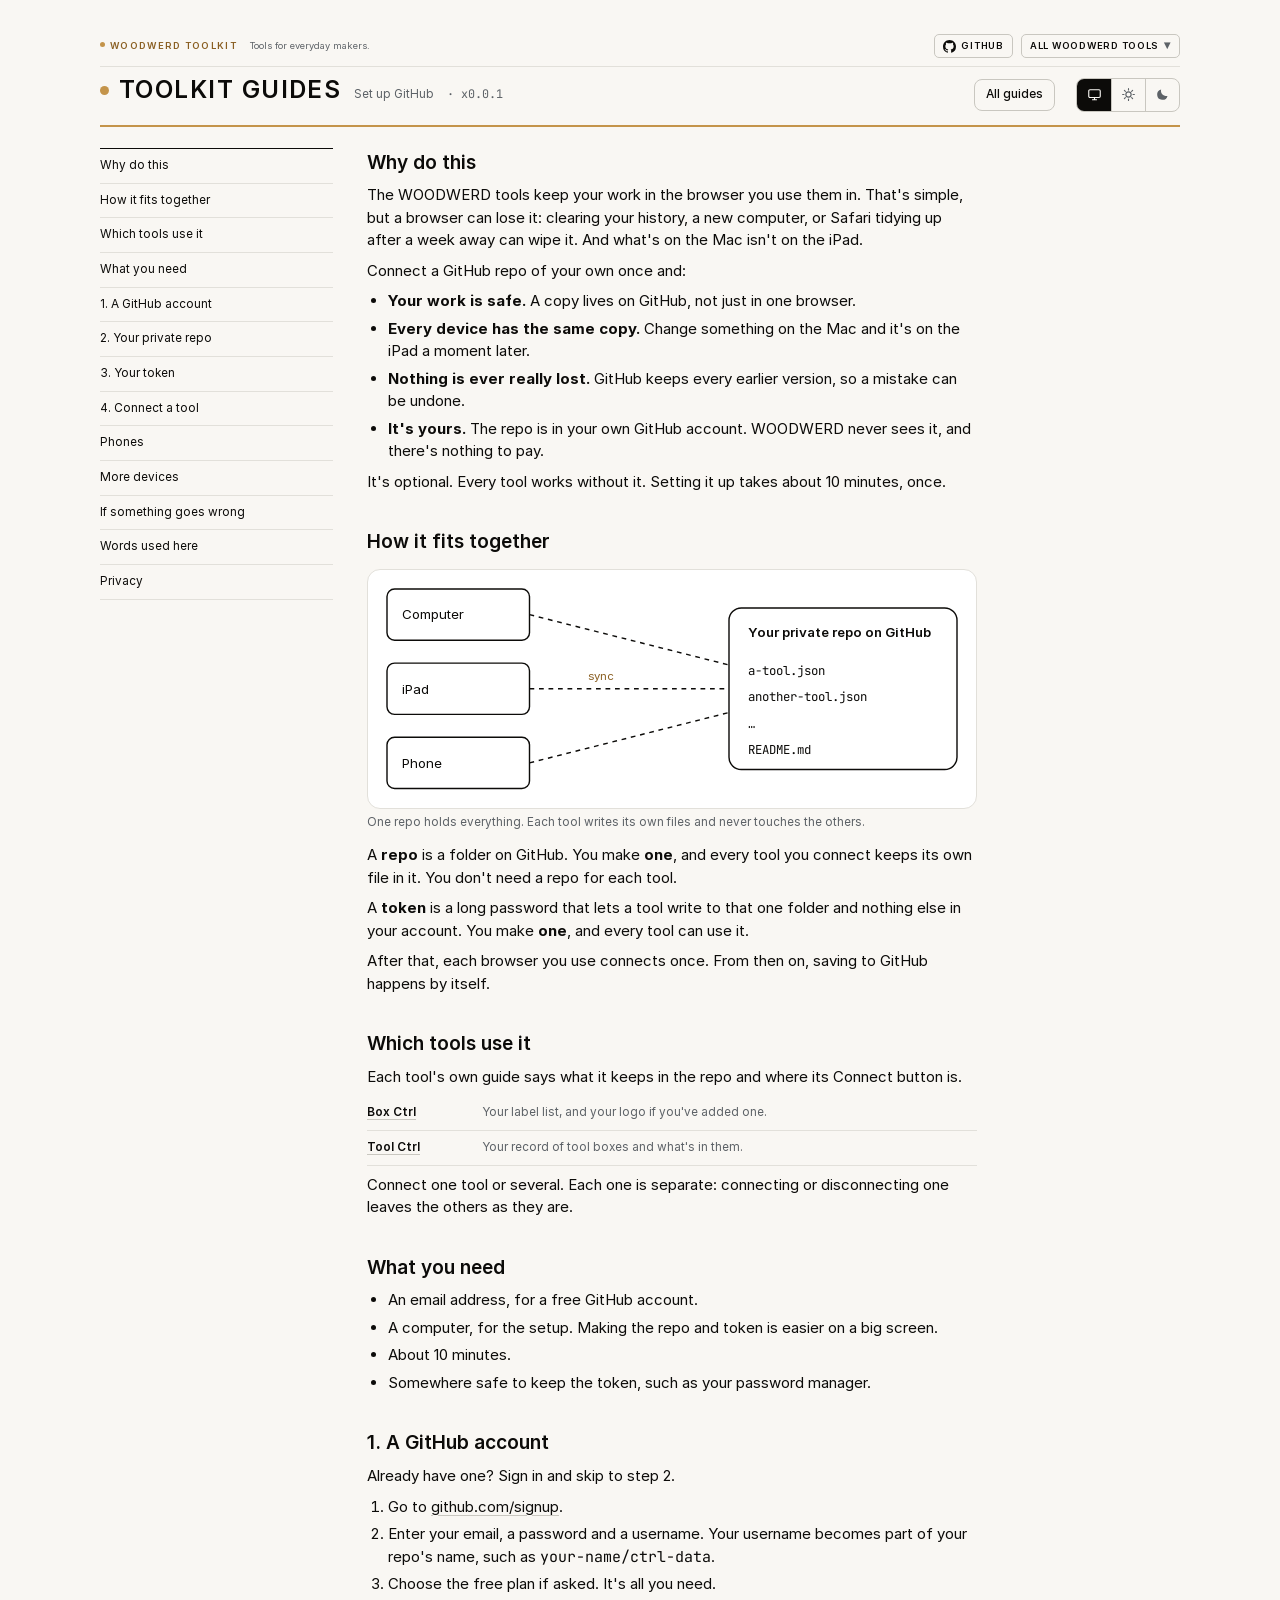
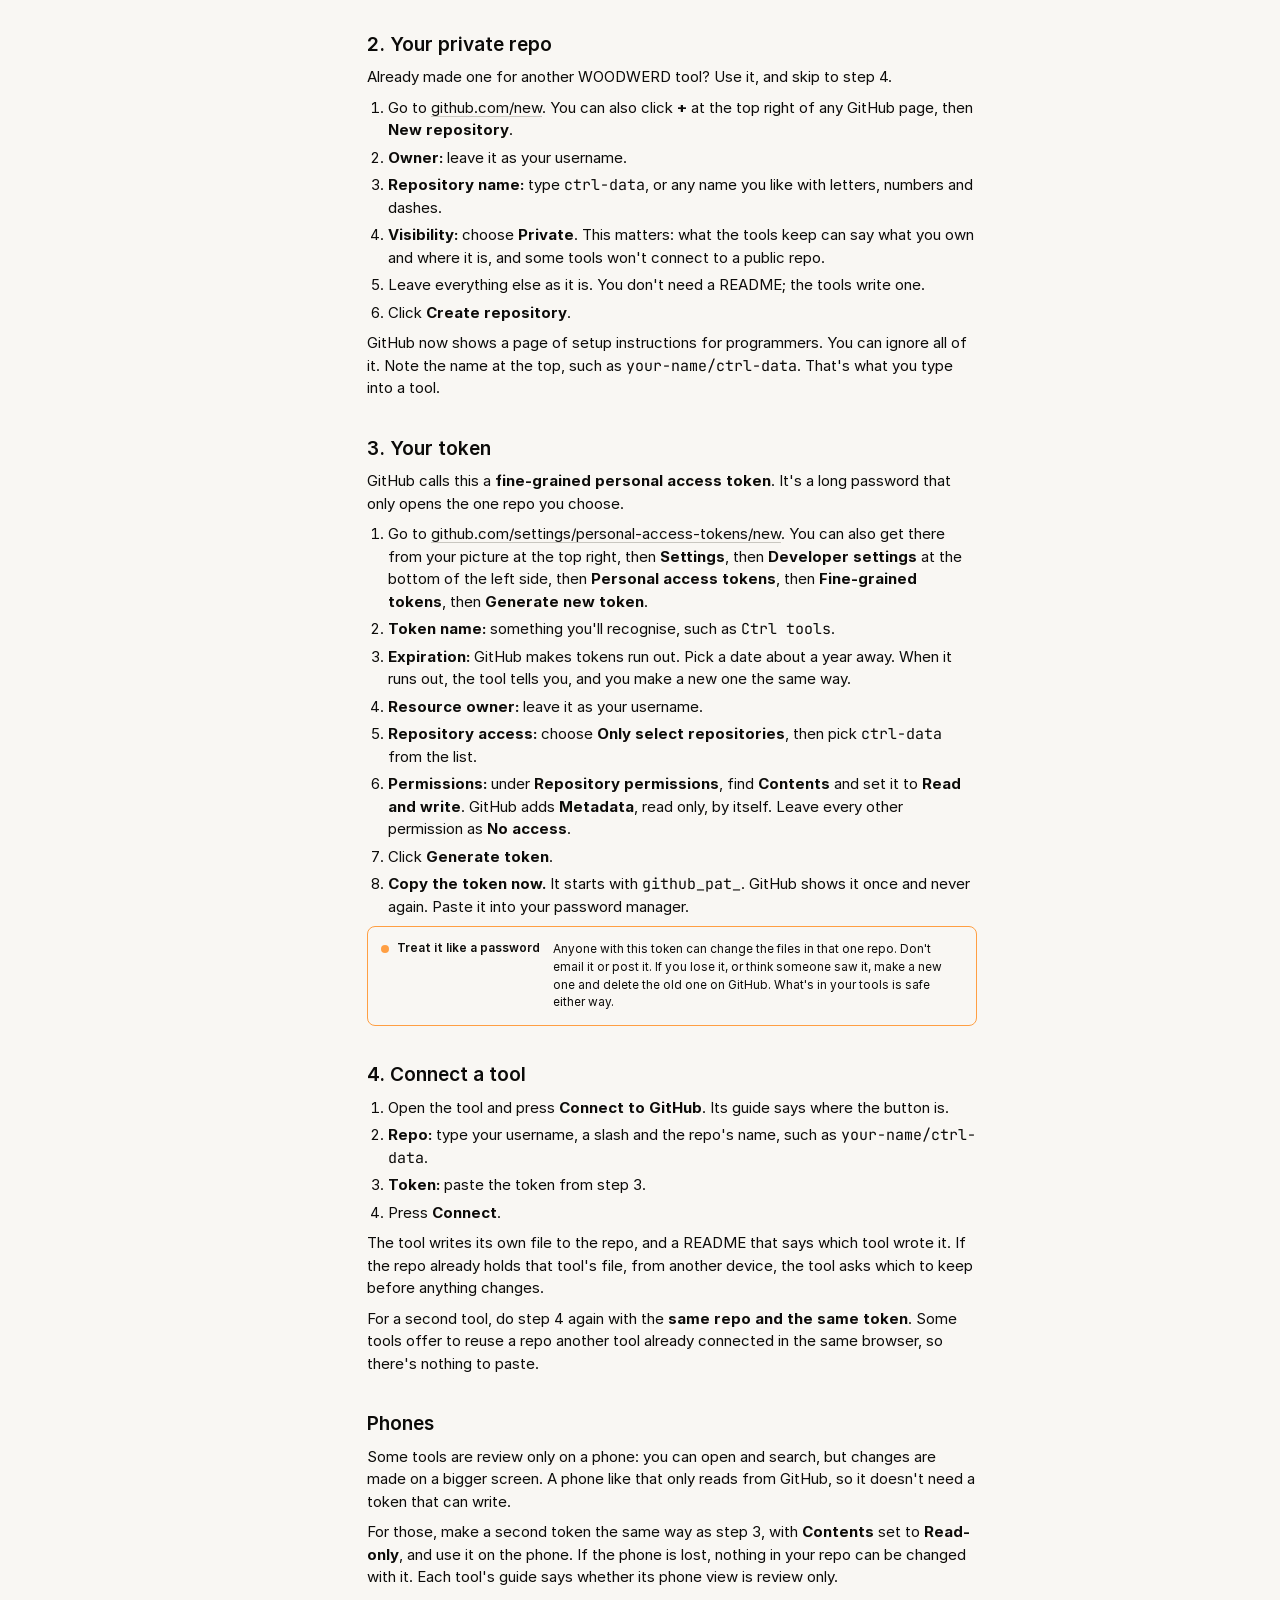
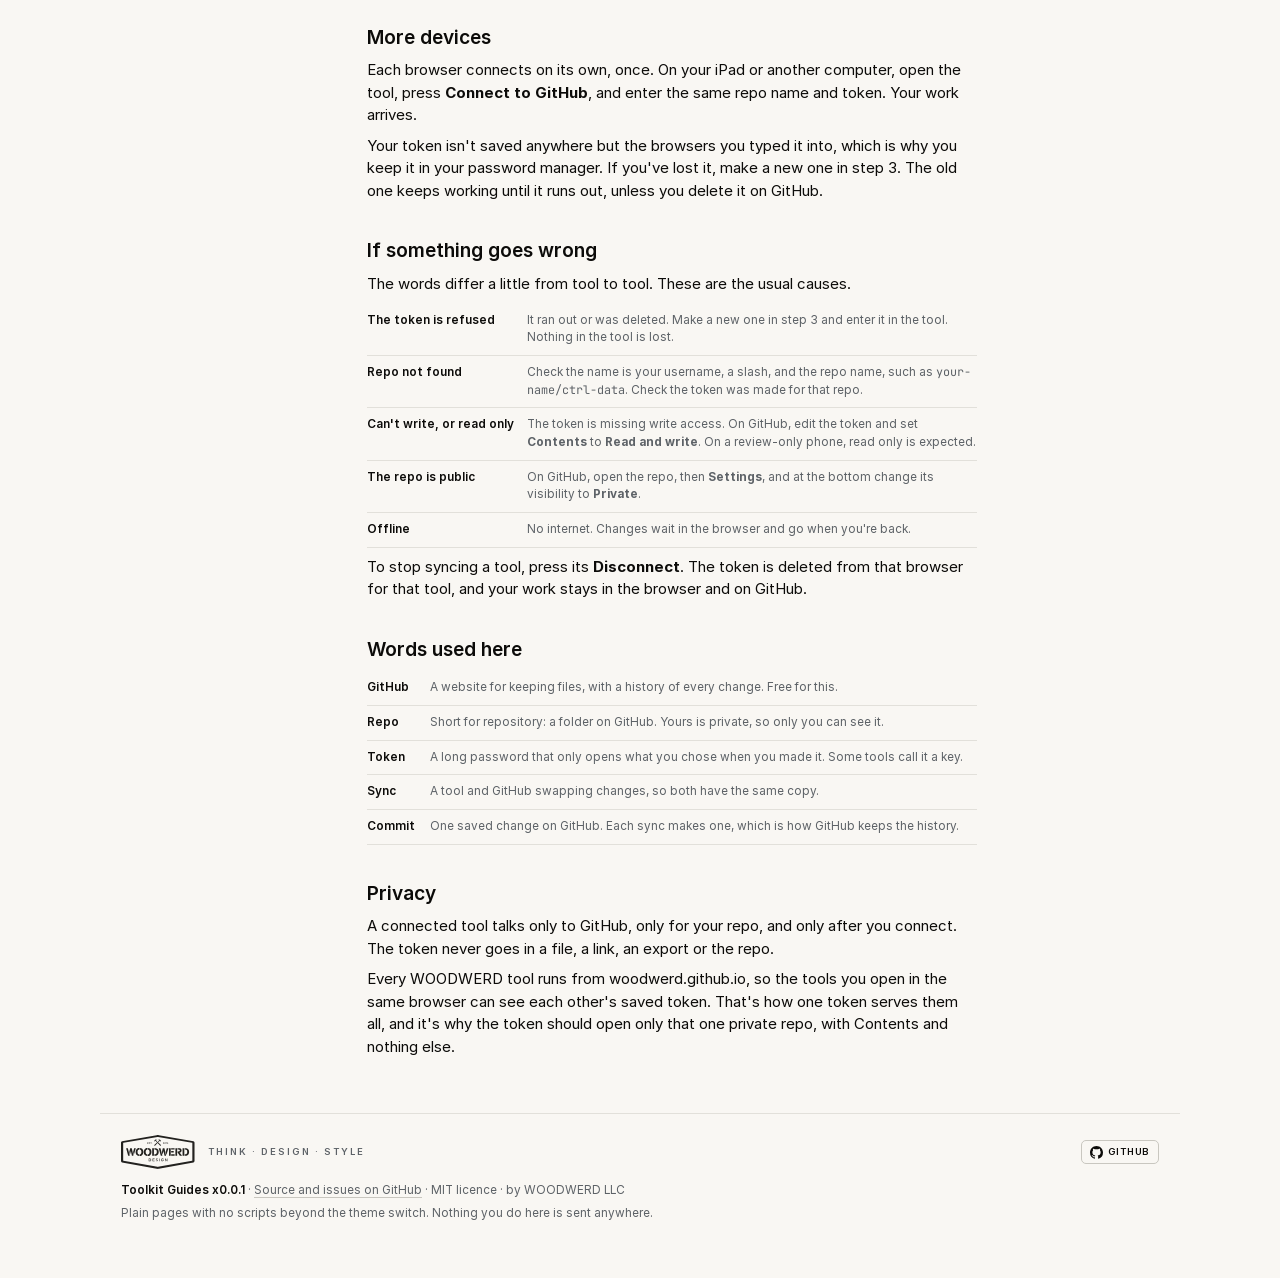
==== github.html @ 16808c63 "x0.0.1: Toolkit Guides, with Set up GitHub for every tool Co-Authored-By: Claude Opus 5.5 <noreply@a" ====
<!doctype html>
<html lang="en">
<head>
<meta charset="utf-8">
<meta name="viewport" content="width=device-width,initial-scale=1,viewport-fit=cover">
<title>Set up GitHub · WOODWERD Toolkit Guides</title>
<meta name="description" content="Step by step: one private GitHub repo and one token for the WOODWERD tools, even if you've never used GitHub.">
<meta name="theme-color" content="#141311">
<link rel="icon" href="favicon.svg" type="image/svg+xml">
<link rel="icon" href="favicon-32.png" sizes="32x32" type="image/png">
<link rel="apple-touch-icon" href="apple-touch-icon.png">
<link rel="stylesheet" href="tokens.css">
<link rel="stylesheet" href="styles.css">
<script>try{var t=localStorage.getItem("woodwerd.theme");if(t==="light"||t==="dark")document.documentElement.dataset.theme=t}catch(e){}</script>
</head>
<body>
<div class="bench">
<nav class="family" aria-label="The WOODWERD Toolkit">
  <span class="lead">
    <span class="kit">WOODWERD Toolkit</span>
    <span class="pitch">Tools for everyday makers.</span>
  </span>
  <span class="kitactions"><a class="ghlink" href="https://github.com/WOODWERD" aria-label="WOODWERD on GitHub" title="WOODWERD on GitHub"><svg viewBox="0 0 16 16" width="13" height="13" fill="currentColor" aria-hidden="true"><path d="M8 0c4.42 0 8 3.58 8 8a8.013 8.013 0 0 1-5.45 7.59c-.4.08-.55-.17-.55-.38 0-.27.01-1.13.01-2.2 0-.75-.25-1.23-.54-1.48 1.78-.2 3.65-.88 3.65-3.95 0-.88-.31-1.59-.82-2.15.08-.2.36-1.02-.08-2.12 0 0-.67-.22-2.2.82-.64-.18-1.32-.27-2-.27-.68 0-1.36.09-2 .27-1.53-1.03-2.2-.82-2.2-.82-.44 1.1-.16 1.92-.08 2.12-.51.56-.82 1.28-.82 2.15 0 3.06 1.86 3.75 3.64 3.95-.23.2-.44.55-.51 1.07-.46.21-1.61.55-2.33-.66-.15-.24-.6-.83-1.23-.82-.67.01-.27.38.01.53.34.19.73.9.82 1.13.16.45.68 1.31 2.69.94 0 .67.01 1.3.01 1.49 0 .21-.15.45-.55.38A7.995 7.995 0 0 1 0 8c0-4.42 3.58-8 8-8Z"/></svg><span>GitHub</span></a>
<details class="alltools" id="toolkit">
    <summary>All WOODWERD tools</summary>
    <div class="toolmenu">
      <h2>Build <em>— the hardware</em></h2>
      <ul>
        <li><b><a href="https://woodwerd.github.io/cyd-case/">Ctrl Case</a></b><p>Printed housings and parts lists for the 2.8" board.</p></li>
      </ul>
      <h2>Load <em>— the bench</em></h2>
      <ul>
        <li><b><a href="https://woodwerd.github.io/esp-ctrl/">ESP Ctrl</a></b><p>Flash firmware and watch the serial log, in the browser.</p></li>
      </ul>
      <h2>Run <em>— what the board becomes</em></h2>
      <ul>
        <li><b><a href="https://woodwerd.github.io/cyd-flow-ctrl/">Flow Ctrl</a></b><p>Dictation remote for Wispr Flow.</p></li>
        <li><b><a href="https://woodwerd.github.io/cyd-media-ctrl/">Media Ctrl</a></b><p>Media remote for iPad, iPhone, Mac and Windows.</p></li>
        <li class="soon"><b>Claude Ctrl</b> <span class="tag">In progress</span><p>Push-to-talk remote for Claude's voice input.</p></li>
      </ul>
      <h2>Phone <em>— no board needed</em></h2>
      <ul>
        <li class="soon"><b>CtrlClock</b> <span class="tag">In progress</span><p>Nightstand clock for iPhone.</p></li>
      </ul>
      <h2>Print <em>— no board needed</em></h2>
      <ul>
        <li><b><a href="https://woodwerd.github.io/cable-ctrl/">Cable Ctrl</a></b><p>Fold-over cable flags for the Liene PixCut S1.</p></li>
        <li><b><a href="https://woodwerd.github.io/file-ctrl/">File Ctrl</a></b><p>Drawer labels for file cabinets.</p></li>
        <li><b><a href="https://woodwerd.github.io/box-ctrl/">Box Ctrl</a></b><p>Labels for tool boxes, sized to the box you own.</p></li>
      </ul>
      <h2>Track <em>— no board needed</em></h2>
      <ul>
        <li><b><a href="https://woodwerd.github.io/tool-ctrl/">Tool Ctrl</a></b><p>Every tool box you own, and what's in it.</p></li>
        <li><b><a href="https://woodwerd.github.io/stack-ctrl/">Stack Ctrl</a></b><p>Your Systainers, stacked to scale.</p></li>
      </ul>
      <h2>Shared <em>— parts the other tools use</em></h2>
      <ul>
        <li><b><a href="https://woodwerd.github.io/icon-ctrl/">Icon Ctrl</a></b><p>Icons for tools, drawn to read on a label.</p></li>
      </ul>
    </div>
  </details></span>
</nav>

<header class="top">
  <div class="brand">
    <h1>Toolkit Guides</h1>
    <span class="by">Set up GitHub</span>
    <span class="by mono">· x0.0.1</span>
  </div>
  <div class="leds">
    <a href="./" class="guidelink">All guides</a>
    <span class="theme" role="group" aria-label="Colour theme">
  <button type="button" data-theme-set="auto" aria-pressed="true" title="Match my computer's setting" aria-label="Theme: match my computer's setting"><svg class="ic" viewBox="0 0 24 24" aria-hidden="true"><rect x="2.8" y="4.4" width="18.4" height="12.4" rx="2"/><path d="M8.8 20.4h6.4M12 16.8v3.6"/></svg></button><button type="button" data-theme-set="light" aria-pressed="false" title="Light" aria-label="Theme: light"><svg class="ic" viewBox="0 0 24 24" aria-hidden="true"><circle cx="12" cy="12" r="4.2"/><path d="M12 2.6v2.2M12 19.2v2.2M21.4 12h-2.2M4.8 12H2.6M18.6 5.4l-1.6 1.6M7 17l-1.6 1.6M18.6 18.6L17 17M7 7L5.4 5.4"/></svg></button><button type="button" data-theme-set="dark" aria-pressed="false" title="Dark" aria-label="Theme: dark"><svg class="ic solid" viewBox="0 0 24 24" aria-hidden="true"><path d="M20 14.2A8.4 8.4 0 0 1 9.8 4 8.4 8.4 0 1 0 20 14.2Z"/></svg></button>
</span>
  </div>
</header>

<div class="guide">
  <nav aria-label="Setup steps">
    <a href="#why">Why do this</a>
    <a href="#how">How it fits together</a>
    <a href="#tools">Which tools use it</a>
    <a href="#need">What you need</a>
    <a href="#account">1. A GitHub account</a>
    <a href="#repo">2. Your private repo</a>
    <a href="#token">3. Your token</a>
    <a href="#connect">4. Connect a tool</a>
    <a href="#phone">Phones</a>
    <a href="#more">More devices</a>
    <a href="#fix">If something goes wrong</a>
    <a href="#words">Words used here</a>
    <a href="#privacy">Privacy</a>
  </nav>
  <div>
    <section id="why"><h2>Why do this</h2>
      <p>The WOODWERD tools keep your work in the browser you use them in. That's simple, but a browser can lose it: clearing your history, a new computer, or Safari tidying up after a week away can wipe it. And what's on the Mac isn't on the iPad.</p>
      <p>Connect a GitHub repo of your own once and:</p>
      <ul class="plain">
        <li><b>Your work is safe.</b> A copy lives on GitHub, not just in one browser.</li>
        <li><b>Every device has the same copy.</b> Change something on the Mac and it's on the iPad a moment later.</li>
        <li><b>Nothing is ever really lost.</b> GitHub keeps every earlier version, so a mistake can be undone.</li>
        <li><b>It's yours.</b> The repo is in your own GitHub account. WOODWERD never sees it, and there's nothing to pay.</li>
      </ul>
      <p>It's optional. Every tool works without it. Setting it up takes about 10 minutes, once.</p>
    </section>

    <section id="how"><h2>How it fits together</h2>
      <figure class="fig">
        <svg viewBox="0 0 640 250" role="img" aria-label="Your computer, iPad and phone each sync with one private repo on GitHub, which holds one file for each tool you connect, and a README.">
          <g fill="none" stroke="currentColor" stroke-width="1.5">
            <rect x="20" y="20" width="150" height="54" rx="8"/><rect x="20" y="98" width="150" height="54" rx="8"/><rect x="20" y="176" width="150" height="54" rx="8"/>
            <rect x="380" y="40" width="240" height="170" rx="13"/>
            <path d="M170 47 L380 100 M170 125 L380 125 M170 203 L380 150" stroke-dasharray="5 5"/>
          </g>
          <g fill="currentColor" font-family="Inter, Arial, sans-serif" font-size="14">
            <text x="36" y="52">Computer</text><text x="36" y="130">iPad</text><text x="36" y="208">Phone</text>
            <text x="400" y="70" font-weight="600">Your private repo on GitHub</text>
          </g>
          <g fill="currentColor" font-family="JetBrains Mono, Menlo, monospace" font-size="13">
            <text x="400" y="110">a-tool.json</text><text x="400" y="138">another-tool.json</text><text x="400" y="166">…</text><text x="400" y="194">README.md</text>
          </g>
          <g fill="var(--accent-text)" font-family="Inter, Arial, sans-serif" font-size="12"><text x="232" y="116">sync</text></g>
        </svg>
        <figcaption class="small">One repo holds everything. Each tool writes its own files and never touches the others.</figcaption>
      </figure>
      <p>A <b>repo</b> is a folder on GitHub. You make <b>one</b>, and every tool you connect keeps its own file in it. You don't need a repo for each tool.</p>
      <p>A <b>token</b> is a long password that lets a tool write to that one folder and nothing else in your account. You make <b>one</b>, and every tool can use it.</p>
      <p>After that, each browser you use connects once. From then on, saving to GitHub happens by itself.</p>
    </section>

    <section id="tools"><h2>Which tools use it</h2>
      <p>Each tool's own guide says what it keeps in the repo and where its Connect button is.</p>
      <table class="tbl">
        <tr><th scope="row"><a href="https://woodwerd.github.io/box-ctrl/guide.html#github">Box Ctrl</a></th><td>Your label list, and your logo if you've added one.</td></tr>
        <tr><th scope="row"><a href="https://woodwerd.github.io/tool-ctrl/guide.html#github">Tool Ctrl</a></th><td>Your record of tool boxes and what's in them.</td></tr>
      </table>
      <p>Connect one tool or several. Each one is separate: connecting or disconnecting one leaves the others as they are.</p>
    </section>

    <section id="need"><h2>What you need</h2>
      <ul class="plain">
        <li>An email address, for a free GitHub account.</li>
        <li>A computer, for the setup. Making the repo and token is easier on a big screen.</li>
        <li>About 10 minutes.</li>
        <li>Somewhere safe to keep the token, such as your password manager.</li>
      </ul>
    </section>

    <section id="account"><h2>1. A GitHub account</h2>
      <p>Already have one? Sign in and skip to step 2.</p>
      <ol>
        <li>Go to <a href="https://github.com/signup">github.com/signup</a>.</li>
        <li>Enter your email, a password and a username. Your username becomes part of your repo's name, such as <span class="mono">your-name/ctrl-data</span>.</li>
        <li>Choose the free plan if asked. It's all you need.</li>
      </ol>
    </section>

    <section id="repo"><h2>2. Your private repo</h2>
      <p>Already made one for another WOODWERD tool? Use it, and skip to step 4.</p>
      <ol>
        <li>Go to <a href="https://github.com/new">github.com/new</a>. You can also click <b>+</b> at the top right of any GitHub page, then <b>New repository</b>.</li>
        <li><b>Owner:</b> leave it as your username.</li>
        <li><b>Repository name:</b> type <span class="mono">ctrl-data</span>, or any name you like with letters, numbers and dashes.</li>
        <li><b>Visibility:</b> choose <b>Private</b>. This matters: what the tools keep can say what you own and where it is, and some tools won't connect to a public repo.</li>
        <li>Leave everything else as it is. You don't need a README; the tools write one.</li>
        <li>Click <b>Create repository</b>.</li>
      </ol>
      <p>GitHub now shows a page of setup instructions for programmers. You can ignore all of it. Note the name at the top, such as <span class="mono">your-name/ctrl-data</span>. That's what you type into a tool.</p>
    </section>

    <section id="token"><h2>3. Your token</h2>
      <p>GitHub calls this a <b>fine-grained personal access token</b>. It's a long password that only opens the one repo you choose.</p>
      <ol>
        <li>Go to <a href="https://github.com/settings/personal-access-tokens/new">github.com/settings/personal-access-tokens/new</a>. You can also get there from your picture at the top right, then <b>Settings</b>, then <b>Developer settings</b> at the bottom of the left side, then <b>Personal access tokens</b>, then <b>Fine-grained tokens</b>, then <b>Generate new token</b>.</li>
        <li><b>Token name:</b> something you'll recognise, such as <span class="mono">Ctrl tools</span>.</li>
        <li><b>Expiration:</b> GitHub makes tokens run out. Pick a date about a year away. When it runs out, the tool tells you, and you make a new one the same way.</li>
        <li><b>Resource owner:</b> leave it as your username.</li>
        <li><b>Repository access:</b> choose <b>Only select repositories</b>, then pick <span class="mono">ctrl-data</span> from the list.</li>
        <li><b>Permissions:</b> under <b>Repository permissions</b>, find <b>Contents</b> and set it to <b>Read and write</b>. GitHub adds <b>Metadata</b>, read only, by itself. Leave every other permission as <b>No access</b>.</li>
        <li>Click <b>Generate token</b>.</li>
        <li><b>Copy the token now.</b> It starts with <span class="mono">github_pat_</span>. GitHub shows it once and never again. Paste it into your password manager.</li>
      </ol>
      <div class="health warn"><b>Treat it like a password</b><span>Anyone with this token can change the files in that one repo. Don't email it or post it. If you lose it, or think someone saw it, make a new one and delete the old one on GitHub. What's in your tools is safe either way.</span></div>
    </section>

    <section id="connect"><h2>4. Connect a tool</h2>
      <ol>
        <li>Open the tool and press <b>Connect to GitHub</b>. Its guide says where the button is.</li>
        <li><b>Repo:</b> type your username, a slash and the repo's name, such as <span class="mono">your-name/ctrl-data</span>.</li>
        <li><b>Token:</b> paste the token from step 3.</li>
        <li>Press <b>Connect</b>.</li>
      </ol>
      <p>The tool writes its own file to the repo, and a README that says which tool wrote it. If the repo already holds that tool's file, from another device, the tool asks which to keep before anything changes.</p>
      <p>For a second tool, do step 4 again with the <b>same repo and the same token</b>. Some tools offer to reuse a repo another tool already connected in the same browser, so there's nothing to paste.</p>
    </section>

    <section id="phone"><h2>Phones</h2>
      <p>Some tools are review only on a phone: you can open and search, but changes are made on a bigger screen. A phone like that only reads from GitHub, so it doesn't need a token that can write.</p>
      <p>For those, make a second token the same way as step 3, with <b>Contents</b> set to <b>Read-only</b>, and use it on the phone. If the phone is lost, nothing in your repo can be changed with it. Each tool's guide says whether its phone view is review only.</p>
    </section>

    <section id="more"><h2>More devices</h2>
      <p>Each browser connects on its own, once. On your iPad or another computer, open the tool, press <b>Connect to GitHub</b>, and enter the same repo name and token. Your work arrives.</p>
      <p>Your token isn't saved anywhere but the browsers you typed it into, which is why you keep it in your password manager. If you've lost it, make a new one in step 3. The old one keeps working until it runs out, unless you delete it on GitHub.</p>
    </section>

    <section id="fix"><h2>If something goes wrong</h2>
      <p>The words differ a little from tool to tool. These are the usual causes.</p>
      <table class="tbl">
        <tr><th scope="row">The token is refused</th><td>It ran out or was deleted. Make a new one in step 3 and enter it in the tool. Nothing in the tool is lost.</td></tr>
        <tr><th scope="row">Repo not found</th><td>Check the name is your username, a slash, and the repo name, such as <span class="mono">your-name/ctrl-data</span>. Check the token was made for that repo.</td></tr>
        <tr><th scope="row">Can't write, or read only</th><td>The token is missing write access. On GitHub, edit the token and set <b>Contents</b> to <b>Read and write</b>. On a review-only phone, read only is expected.</td></tr>
        <tr><th scope="row">The repo is public</th><td>On GitHub, open the repo, then <b>Settings</b>, and at the bottom change its visibility to <b>Private</b>.</td></tr>
        <tr><th scope="row">Offline</th><td>No internet. Changes wait in the browser and go when you're back.</td></tr>
      </table>
      <p>To stop syncing a tool, press its <b>Disconnect</b>. The token is deleted from that browser for that tool, and your work stays in the browser and on GitHub.</p>
    </section>

    <section id="words"><h2>Words used here</h2>
      <table class="tbl">
        <tr><th scope="row">GitHub</th><td>A website for keeping files, with a history of every change. Free for this.</td></tr>
        <tr><th scope="row">Repo</th><td>Short for repository: a folder on GitHub. Yours is private, so only you can see it.</td></tr>
        <tr><th scope="row">Token</th><td>A long password that only opens what you chose when you made it. Some tools call it a key.</td></tr>
        <tr><th scope="row">Sync</th><td>A tool and GitHub swapping changes, so both have the same copy.</td></tr>
        <tr><th scope="row">Commit</th><td>One saved change on GitHub. Each sync makes one, which is how GitHub keeps the history.</td></tr>
      </table>
    </section>

    <section id="privacy"><h2>Privacy</h2>
      <p>A connected tool talks only to GitHub, only for your repo, and only after you connect. The token never goes in a file, a link, an export or the repo.</p>
      <p>Every WOODWERD tool runs from woodwerd.github.io, so the tools you open in the same browser can see each other's saved token. That's how one token serves them all, and it's why the token should open only that one private repo, with Contents and nothing else.</p>
    </section>
  </div>
</div>

<footer class="foot">
  <div class="maker">
    <a href="https://woodwerd.com" aria-label="WOODWERD Design"><svg class="wwmark" aria-hidden="true" viewBox="0 0 2349 1086" xmlns="http://www.w3.org/2000/svg" style="fill-rule:evenodd;clip-rule:evenodd;stroke-linejoin:round;stroke-miterlimit:2;"><g transform="matrix(1,0,0,1,-33.174494,-664.858781)"><g transform="matrix(4.166667,0,0,4.166667,-1351,-638)"><g transform="matrix(1.169252,0,0,1.169252,879.148868,378.020418)"><path d="M0,110.999C0,111.71 -0.768,112.684 -1.521,112.931L-224.492,152.966C-225.58,153.32 -227.895,153.32 -228.985,152.966L-451.954,112.931C-452.707,112.684 -453.476,111.71 -453.476,110.999L-453.476,-2.586C-453.476,-3.296 -452.707,-4.272 -451.954,-4.518L-228.986,-41.966C-228.442,-42.144 -227.601,-42.249 -226.738,-42.249C-225.874,-42.249 -225.034,-42.144 -224.491,-41.966L-1.521,-4.518C-0.768,-4.272 0,-3.296 0,-2.586L0,110.999ZM7.308,-15.68L-219.748,-54.935C-223.593,-56.191 -229.883,-56.191 -233.728,-54.935L-460.785,-15.68C-464.629,-14.426 -467.775,-10.432 -467.775,-6.804L-467.775,115.148C-467.775,118.775 -464.629,122.77 -460.785,124.023L-233.728,165.937C-229.883,167.19 -223.593,167.19 -219.748,165.937L7.308,124.023C11.152,122.77 14.297,118.775 14.297,115.148L14.297,-6.804C14.297,-10.432 11.152,-14.426 7.308,-15.68" style="fill-rule:nonzero;"/></g></g><g transform="matrix(4.166667,0,0,4.166667,-1351,-638)"><g transform="matrix(1.169252,0,0,1.169252,601.98989,387.017112)"><path d="M0,-27.108C1.397,-26.504 2.506,-24.811 3.767,-23.443C4.262,-22.908 4.744,-22.344 5.257,-21.783C6.297,-20.641 7.337,-19.6 8.441,-18.496C9.837,-17.098 11.177,-15.968 12.585,-14.694C12.708,-14.584 12.843,-14.467 12.995,-14.352C13.161,-14.227 13.307,-14.02 13.406,-13.974C13.537,-13.917 13.536,-14.016 13.682,-14.01C18.203,-10.244 22.764,-5.178 27.346,-0.997C28.112,-0.296 28.839,0.47 29.622,1.11C30.149,1.54 30.715,1.962 31.319,2.564C31.522,2.769 31.781,2.963 31.882,3.129C32.03,3.375 31.884,4.239 31.761,4.517C31.551,4.998 30.804,5.655 30.307,6.075C29.741,6.554 29.185,7.028 28.732,7.206C28.433,7.322 27.857,7.383 27.618,7.257C27.281,7.078 26.862,6.585 26.522,6.195C25.534,5.058 24.382,3.977 23.287,2.821C20.443,-0.182 17.358,-3.107 14.383,-6.082C13.626,-6.84 12.852,-7.581 12.159,-8.341C11.467,-9.095 10.886,-9.894 10.224,-10.585C10.171,-10.719 10.378,-10.661 10.376,-10.774C9.237,-11.761 8.325,-13.036 7.225,-14.197C5.075,-16.472 2.774,-18.921 0.378,-21.013C-0.476,-21.755 -1.42,-22.462 -2.175,-23.358C-2.407,-23.635 -2.595,-24.04 -2.824,-24.215C-2.972,-24.326 -3.414,-24.361 -3.63,-24.472C-3.837,-24.577 -4.09,-24.856 -4.349,-25.054C-4.543,-25.202 -4.783,-25.295 -4.966,-25.429C-5.195,-25.601 -5.341,-25.794 -5.581,-25.875C-5.822,-25.955 -6.157,-25.888 -6.456,-25.824C-6.946,-25.718 -7.434,-25.532 -7.893,-24.933C-8.129,-24.627 -8.129,-24.354 -8.27,-24.111C-8.416,-23.767 -8.274,-23.546 -8.457,-23.238C-8.6,-23.001 -8.929,-22.733 -9.229,-22.434C-9.54,-22.122 -9.849,-21.751 -10.066,-21.663C-10.696,-21.41 -11.881,-22.332 -12.585,-23.152C-12.894,-23.514 -13.341,-24.357 -13.219,-24.711C-13.119,-24.998 -12.783,-25.25 -12.516,-25.515C-12.249,-25.785 -11.973,-26.136 -11.711,-26.32C-11.261,-26.636 -10.697,-26.562 -10.326,-26.818C-9.721,-27.232 -9.336,-27.914 -9.211,-28.374C-9.114,-28.741 -9.208,-29.164 -9.056,-29.522C-8.922,-29.844 -8.561,-30.147 -8.306,-30.447C-6.947,-32.023 -5.242,-33.601 -3.834,-33.991C-2.027,-34.491 -0.181,-34.473 1.609,-34.265C2.187,-34.199 2.81,-34.056 3.425,-33.957C3.853,-33.887 4.326,-33.736 4.795,-33.614C4.953,-33.573 5.107,-33.57 5.24,-33.511C5.546,-33.379 5.839,-33.118 6.094,-32.929C6.128,-32.904 6.15,-32.91 6.18,-32.879C6.357,-32.694 5.962,-32.539 5.874,-32.502C5.458,-32.33 4.751,-32.419 4.349,-32.416C2.867,-32.401 1.739,-32.498 0.273,-32.244C-0.037,-32.19 -0.383,-32.063 -0.737,-31.885C-1.124,-31.691 -1.552,-31.468 -1.746,-31.183C-1.878,-30.99 -1.878,-30.568 -1.799,-30.378C-1.686,-30.121 -1.306,-29.767 -1.096,-29.504C-0.844,-29.193 -0.603,-28.856 -0.395,-28.598C-0.24,-28.407 -0.024,-28.295 0.052,-28.084C0.175,-27.74 -0.191,-27.507 0,-27.108" style="fill-rule:nonzero;"/></g></g><g transform="matrix(4.166667,0,0,4.166667,-1351,-638)"><g transform="matrix(1.169252,0,0,1.169252,623.860287,387.017112)"><path d="M0,-27.108C-1.398,-26.504 -2.505,-24.811 -3.768,-23.443C-4.263,-22.908 -4.743,-22.344 -5.256,-21.783C-6.298,-20.641 -7.337,-19.6 -8.442,-18.496C-9.839,-17.098 -11.177,-15.968 -12.585,-14.694C-12.708,-14.584 -12.842,-14.467 -12.998,-14.352C-13.161,-14.227 -13.309,-14.02 -13.407,-13.974C-13.536,-13.917 -13.535,-14.016 -13.682,-14.01C-18.201,-10.244 -22.764,-5.178 -27.346,-0.997C-28.112,-0.296 -28.84,0.47 -29.622,1.11C-30.15,1.54 -30.714,1.962 -31.317,2.564C-31.523,2.769 -31.784,2.963 -31.882,3.129C-32.03,3.375 -31.884,4.239 -31.762,4.517C-31.553,4.998 -30.805,5.655 -30.308,6.075C-29.739,6.554 -29.186,7.028 -28.733,7.206C-28.434,7.322 -27.858,7.383 -27.619,7.257C-27.282,7.078 -26.863,6.585 -26.523,6.195C-25.535,5.058 -24.381,3.977 -23.286,2.821C-20.446,-0.182 -17.36,-3.107 -14.382,-6.082C-13.624,-6.84 -12.854,-7.581 -12.158,-8.341C-11.465,-9.095 -10.885,-9.894 -10.224,-10.585C-10.171,-10.719 -10.378,-10.661 -10.377,-10.774C-9.239,-11.761 -8.324,-13.036 -7.226,-14.197C-5.075,-16.472 -2.775,-18.921 -0.378,-21.013C0.475,-21.755 1.42,-22.462 2.175,-23.358C2.408,-23.635 2.596,-24.04 2.825,-24.215C2.973,-24.326 3.414,-24.361 3.629,-24.472C3.839,-24.577 4.088,-24.856 4.349,-25.054C4.544,-25.202 4.782,-25.295 4.967,-25.429C5.194,-25.601 5.34,-25.794 5.58,-25.875C5.82,-25.955 6.155,-25.888 6.453,-25.824C6.945,-25.718 7.434,-25.532 7.893,-24.933C8.127,-24.627 8.13,-24.354 8.269,-24.111C8.415,-23.767 8.274,-23.546 8.459,-23.238C8.602,-23.001 8.929,-22.733 9.227,-22.434C9.541,-22.122 9.85,-21.751 10.066,-21.663C10.695,-21.41 11.882,-22.332 12.585,-23.152C12.896,-23.514 13.341,-24.357 13.218,-24.711C13.12,-24.998 12.784,-25.25 12.516,-25.515C12.246,-25.785 11.974,-26.136 11.712,-26.32C11.261,-26.636 10.695,-26.562 10.324,-26.818C9.72,-27.232 9.335,-27.914 9.212,-28.374C9.115,-28.741 9.207,-29.164 9.056,-29.522C8.923,-29.844 8.561,-30.147 8.305,-30.447C6.947,-32.023 5.241,-33.601 3.835,-33.991C2.024,-34.491 0.182,-34.473 -1.61,-34.265C-2.188,-34.199 -2.812,-34.056 -3.425,-33.957C-3.853,-33.887 -4.327,-33.736 -4.795,-33.614C-4.953,-33.573 -5.108,-33.57 -5.24,-33.511C-5.547,-33.379 -5.839,-33.118 -6.098,-32.929C-6.129,-32.904 -6.151,-32.91 -6.182,-32.879C-6.358,-32.694 -5.963,-32.539 -5.874,-32.502C-5.458,-32.33 -4.751,-32.419 -4.35,-32.416C-2.867,-32.401 -1.738,-32.498 -0.273,-32.244C0.037,-32.19 0.381,-32.063 0.734,-31.885C1.121,-31.691 1.553,-31.468 1.745,-31.183C1.877,-30.99 1.88,-30.568 1.799,-30.378C1.685,-30.121 1.306,-29.767 1.095,-29.504C0.844,-29.193 0.603,-28.856 0.394,-28.598C0.239,-28.407 0.025,-28.295 -0.053,-28.084C-0.176,-27.74 0.19,-27.507 0,-27.108" style="fill-rule:nonzero;"/></g></g><g transform="matrix(4.166667,0,0,4.166667,-1351,-638)"><g transform="matrix(1.169252,0,0,1.169252,399.149757,413.416724)"><path d="M0,49.951L-12.207,-0.001L-23.665,-0.001L-10.259,49.951L0,49.951ZM24.564,49.951L13.63,-0.001L2.846,-0.001L-3.07,25.238L1.423,44.034L7.414,18.872L14.304,49.951L24.564,49.951ZM22.093,25.238L26.287,44.558L39.992,-0.001L28.833,-0.001L22.093,25.238ZM62.458,41.114C54.819,40.439 51.15,35.272 51.15,25.238C51.15,14.753 54.819,9.36 62.458,8.761L62.458,-1.199C57.74,-1.274 53.921,-0.375 50.326,1.647C43.062,5.615 38.643,14.453 38.643,25.012C38.643,34.299 42.164,42.462 48.229,47.03C52.198,50.026 56.092,51.149 62.458,51.225L62.458,41.114ZM65.379,51.225C71.146,51.149 74.964,50.1 78.635,47.629C85.225,43.21 89.119,34.748 89.119,24.938C89.119,14.977 85.225,6.513 78.635,2.321C74.964,-0.001 70.622,-1.199 65.379,-1.199L65.379,8.761C72.868,9.285 76.612,14.603 76.612,24.862C76.612,35.047 72.644,40.814 65.379,41.114L65.379,51.225ZM115.855,41.114C108.216,40.439 104.546,35.272 104.546,25.238C104.546,14.753 108.216,9.36 115.855,8.761L115.855,-1.199C111.137,-1.274 107.317,-0.375 103.723,1.647C96.458,5.615 92.04,14.453 92.04,25.012C92.04,34.299 95.559,42.462 101.626,47.03C105.595,50.026 109.489,51.149 115.855,51.225L115.855,41.114ZM118.776,51.225C124.542,51.149 128.362,50.1 132.031,47.629C138.622,43.21 142.516,34.748 142.516,24.938C142.516,14.977 138.622,6.513 132.031,2.321C128.362,-0.001 124.019,-1.199 118.776,-1.199L118.776,8.761C126.265,9.285 130.009,14.603 130.009,24.862C130.009,35.047 126.04,40.814 118.776,41.114L118.776,51.225ZM158.617,-0.001L147.233,-0.001L147.233,49.951L158.617,49.951L158.617,-0.001ZM161.538,49.951L163.784,49.951C171.499,49.951 175.467,49.126 179.436,46.656C186.027,42.612 190.071,34.299 190.071,24.788C190.071,18.946 188.498,13.255 185.578,8.986C182.356,4.193 178.088,1.497 171.948,0.448C169.326,-0.001 169.101,-0.001 163.335,-0.001L161.538,-0.001L161.538,9.36L163.559,9.36C173.52,9.36 177.639,13.854 177.639,24.862C177.639,30.179 176.366,34.748 174.044,37.369C171.948,39.766 169.176,40.664 163.634,40.664L161.538,40.664L161.538,49.951ZM213.961,49.951L201.755,-0.001L190.295,-0.001L203.702,49.951L213.961,49.951ZM238.526,49.951L227.592,-0.001L216.808,-0.001L210.891,25.238L215.384,44.034L221.375,18.872L228.266,49.951L238.526,49.951ZM236.054,25.238L240.249,44.558L253.954,-0.001L242.794,-0.001L236.054,25.238ZM268.705,-0.001L257.322,-0.001L257.322,49.951L268.705,49.951L268.705,-0.001ZM294.393,40.589L271.626,40.589L271.626,49.951L294.393,49.951L294.393,40.589ZM288.402,19.32L271.627,19.32L271.627,28.308L288.402,28.308L288.402,19.32ZM294.169,-0.001L271.626,-0.001L271.626,9.36L294.169,9.36L294.169,-0.001ZM310.944,-0.001L299.561,-0.001L299.561,49.951L310.944,49.951L310.944,-0.001ZM343.221,49.951L326.522,29.057C335.059,28.083 340.001,22.841 340.001,14.828C340.001,8.686 337.231,3.818 332.363,1.572C329.592,0.298 326.746,-0.001 318.36,-0.001L313.865,-0.001L313.865,9.435L319.033,9.435C322.402,9.435 323.975,9.66 325.473,10.259C327.569,11.158 328.768,13.105 328.768,15.576C328.768,18.123 327.421,20.145 325.023,21.193C323.526,21.793 321.878,22.017 318.134,22.017L313.865,22.017L313.865,29.057L328.468,49.951L343.221,49.951ZM357.901,-0.001L346.517,-0.001L346.517,49.951L357.901,49.951L357.901,-0.001ZM360.821,49.951L363.069,49.951C370.782,49.951 374.749,49.126 378.72,46.656C385.31,42.612 389.356,34.299 389.356,24.788C389.356,18.946 387.783,13.255 384.861,8.986C381.641,4.193 377.371,1.497 371.232,0.448C368.611,-0.001 368.386,-0.001 362.619,-0.001L360.821,-0.001L360.821,9.36L362.844,9.36C372.803,9.36 376.922,13.854 376.922,24.862C376.922,30.179 375.649,34.748 373.328,37.369C371.232,39.766 368.46,40.664 362.918,40.664L360.821,40.664L360.821,49.951Z" style="fill-rule:nonzero;"/></g></g><g transform="matrix(4.166667,0,0,4.166667,-1351,-638)"><g transform="matrix(1.169252,0,0,1.169252,-101.248598,-157.0458)"><path d="M544.758,449.661L542.543,449.661L542.543,459.382L544.758,459.382L544.758,449.661ZM549.756,457.56L545.326,457.56L545.326,459.382L549.756,459.382L549.756,457.56ZM548.591,453.421L545.326,453.421L545.326,455.17L548.591,455.17L548.591,453.421ZM549.712,449.661L545.326,449.661L545.326,451.483L549.712,451.483L549.712,449.661ZM556.431,459.629L556.431,457.763C555.236,457.719 554.769,457.283 554.682,456.16L552.438,456.248C552.453,457.006 552.627,457.603 552.963,458.142C553.545,459.046 554.828,459.629 556.271,459.629L556.431,459.629ZM556.985,459.629C559.288,459.629 560.745,458.39 560.745,456.452C560.745,455.578 560.454,454.893 559.856,454.397C559.346,453.96 558.544,453.669 556.97,453.304C555.717,453.012 555.63,452.984 555.353,452.78C555.178,452.648 555.061,452.401 555.061,452.138C555.061,451.584 555.557,451.249 556.431,451.206L556.431,449.413C554.216,449.399 552.817,450.55 552.817,452.372C552.817,453.392 553.24,454.149 554.07,454.631C554.624,454.966 554.974,455.082 556.358,455.388C557.393,455.621 557.743,455.738 558.034,455.913C558.311,456.073 558.5,456.408 558.5,456.743C558.5,457.414 557.99,457.749 556.985,457.763L556.985,459.629ZM560.643,452.547C560.454,450.506 559.258,449.486 556.985,449.413L556.985,451.206C557.917,451.249 558.369,451.716 558.428,452.692L560.643,452.547ZM568.731,459.381L568.731,451.555L571.66,451.555L571.66,449.661L563.645,449.661L563.645,451.555L566.516,451.555L566.516,459.381L568.731,459.381ZM572.521,459.381L574.604,459.381L574.604,457.312L572.521,457.312L572.521,459.381ZM646.009,459.381L652.552,459.381L652.552,457.617L646.009,457.617L646.009,459.381ZM649.622,451.555C650.249,451.555 650.585,451.92 650.585,452.59C650.585,453.202 650.337,453.77 649.783,454.441C649.316,455.009 649.229,455.096 648.062,456.059C646.927,456.991 646.927,456.991 646.796,457.108L649.434,457.108C651.619,455.403 652.566,454.004 652.566,452.473C652.566,450.841 651.386,449.719 649.622,449.69L649.622,451.555ZM649.098,449.69C647.218,449.792 646.096,450.972 646.096,452.838C646.096,452.984 646.096,453.071 646.11,453.275L648.077,453.377L648.077,453.246C648.049,452.066 648.311,451.628 649.098,451.541L649.098,449.69ZM658.498,457.778C657.405,457.735 657.026,456.947 657.026,454.733C657.026,452.415 657.42,451.511 658.498,451.409L658.498,449.69C657.682,449.719 657.216,449.836 656.734,450.185C655.568,451.002 655.016,452.488 655.016,454.776C655.016,456.729 655.466,458.07 656.399,458.843C656.953,459.308 657.521,459.484 658.498,459.484L658.498,457.778ZM659.022,459.484C659.839,459.484 660.378,459.352 660.873,459.031C661.951,458.318 662.491,456.86 662.491,454.718C662.491,453.464 662.301,452.357 661.98,451.672C661.587,450.826 660.961,450.185 660.246,449.894C659.882,449.748 659.576,449.69 659.022,449.69L659.022,451.409C660.058,451.483 660.495,452.415 660.495,454.587C660.495,456.933 660.144,457.706 659.022,457.778L659.022,459.484ZM665.23,449.88L665.23,451.847L666.834,451.847L666.834,449.85L665.23,449.88ZM667.358,449.85L667.358,459.381L669.429,459.381L669.429,449.806L667.358,449.85ZM677.065,459.381L679.002,459.381L679.002,457.486L680.301,457.486L680.301,455.797L679.002,455.797L679.002,450.885L677.065,453.523L677.065,459.381ZM676.54,455.797L674.747,455.797L679.148,449.806L677.094,449.806L672.852,455.635L672.852,457.486L676.54,457.486L676.54,455.797Z" style="fill-rule:nonzero;"/></g></g><g transform="matrix(4.166667,0,0,4.166667,-1351,-638)"><g transform="matrix(1.650947,0,0,1.650947,548.463002,510.573781)"><path d="M0,-8.593L0,0L2.491,0C5.145,0 6.877,-1.787 6.877,-4.26L6.877,-4.297C6.877,-6.77 5.145,-8.593 2.491,-8.593L0,-8.593ZM-2.22,-10.614L2.491,-10.614C6.462,-10.614 9.206,-7.889 9.206,-4.333L9.206,-4.297C9.206,-0.74 6.462,2.021 2.491,2.021L-2.22,2.021L-2.22,-10.614Z" style="fill-rule:nonzero;"/></g></g><g transform="matrix(4.166667,0,0,4.166667,-1351,-638)"><g transform="matrix(1.650947,0,0,1.650947,574.060772,513.91117)"><path d="M0,-12.636L9.369,-12.636L9.369,-10.651L2.22,-10.651L2.22,-7.365L8.556,-7.365L8.556,-5.38L2.22,-5.38L2.22,-1.986L9.459,-1.986L9.459,0L0,0L0,-12.636Z" style="fill-rule:nonzero;"/></g></g><g transform="matrix(4.166667,0,0,4.166667,-1351,-638)"><g transform="matrix(1.650947,0,0,1.650947,598.586251,496.089857)"><path d="M0,8.953L1.335,7.365C2.545,8.411 3.772,9.007 5.325,9.007C6.697,9.007 7.563,8.357 7.563,7.419L7.563,7.383C7.563,6.48 7.058,5.993 4.711,5.451C2.021,4.801 0.505,4.007 0.505,1.679L0.505,1.642C0.505,-0.524 2.311,-2.022 4.819,-2.022C6.661,-2.022 8.123,-1.463 9.404,-0.434L8.213,1.245C7.076,0.397 5.938,-0.054 4.783,-0.054C3.484,-0.054 2.726,0.614 2.726,1.444L2.726,1.48C2.726,2.454 3.303,2.888 5.74,3.466C8.412,4.116 9.784,5.072 9.784,7.166L9.784,7.202C9.784,9.567 7.924,10.975 5.271,10.975C3.339,10.975 1.516,10.307 0,8.953" style="fill-rule:nonzero;"/></g></g><g transform="matrix(4.166667,0,0,4.166667,-1351,-638)"><g transform="matrix(1.650947,0,0,1.650947,-300.641369,-64.635828)"><rect x="560.81" y="337.797" width="2.22" height="12.636"/></g></g><g transform="matrix(4.166667,0,0,4.166667,-1351,-638)"><g transform="matrix(1.650947,0,0,1.650947,639.499691,503.421053)"><path d="M0,0.072L0,0.036C0,-3.502 2.708,-6.499 6.517,-6.499C8.719,-6.499 10.073,-5.885 11.372,-4.784L9.964,-3.105C8.99,-3.935 8.033,-4.459 6.426,-4.459C4.098,-4.459 2.329,-2.419 2.329,-0L2.329,0.036C2.329,2.635 4.043,4.549 6.625,4.549C7.816,4.549 8.899,4.17 9.675,3.592L9.675,1.227L6.444,1.227L6.444,-0.704L11.824,-0.704L11.824,4.603C10.578,5.668 8.791,6.571 6.553,6.571C2.6,6.571 0,3.754 0,0.072" style="fill-rule:nonzero;"/></g></g><g transform="matrix(4.166667,0,0,4.166667,-1351,-638)"><g transform="matrix(1.650947,0,0,1.650947,669.746363,513.91117)"><path d="M0,-12.636L2.058,-12.636L8.827,-3.899L8.827,-12.636L11.011,-12.636L11.011,0L9.152,0L2.184,-8.99L2.184,0L0,0L0,-12.636Z" style="fill-rule:nonzero;"/></g></g></g></svg></a>
    <span class="tagline">Think · Design · Style</span><a class="ghlink" href="https://github.com/WOODWERD" aria-label="WOODWERD on GitHub" title="WOODWERD on GitHub"><svg viewBox="0 0 16 16" width="13" height="13" fill="currentColor" aria-hidden="true"><path d="M8 0c4.42 0 8 3.58 8 8a8.013 8.013 0 0 1-5.45 7.59c-.4.08-.55-.17-.55-.38 0-.27.01-1.13.01-2.2 0-.75-.25-1.23-.54-1.48 1.78-.2 3.65-.88 3.65-3.95 0-.88-.31-1.59-.82-2.15.08-.2.36-1.02-.08-2.12 0 0-.67-.22-2.2.82-.64-.18-1.32-.27-2-.27-.68 0-1.36.09-2 .27-1.53-1.03-2.2-.82-2.2-.82-.44 1.1-.16 1.92-.08 2.12-.51.56-.82 1.28-.82 2.15 0 3.06 1.86 3.75 3.64 3.95-.23.2-.44.55-.51 1.07-.46.21-1.61.55-2.33-.66-.15-.24-.6-.83-1.23-.82-.67.01-.27.38.01.53.34.19.73.9.82 1.13.16.45.68 1.31 2.69.94 0 .67.01 1.3.01 1.49 0 .21-.15.45-.55.38A7.995 7.995 0 0 1 0 8c0-4.42 3.58-8 8-8Z"/></svg><span>GitHub</span></a>
  </div>
  <p><b>Toolkit Guides x0.0.1</b> · <a href="https://github.com/WOODWERD/WOODWERD.github.io">Source and issues on GitHub</a> · MIT licence · by WOODWERD LLC</p>
  <p>Plain pages with no scripts beyond the theme switch. Nothing you do here is sent anywhere.</p>
</footer>
</div>
<script src="chrome.js"></script>
</body>
</html>
---- tokens.css ----
/* WOODWERD Digital Draft 2 and the ESP Ctrl Retrofit, the same tokens as the tool sites. */
@font-face{font-family:Inter;font-weight:400;font-display:swap;src:url(fonts/Inter-Regular.woff2) format("woff2")}
@font-face{font-family:Inter;font-weight:500;font-display:swap;src:url(fonts/Inter-Medium.woff2) format("woff2")}
@font-face{font-family:Inter;font-weight:600;font-display:swap;src:url(fonts/Inter-SemiBold.woff2) format("woff2")}
@font-face{font-family:Inter;font-weight:700;font-display:swap;src:url(fonts/Inter-Bold.woff2) format("woff2")}
@font-face{font-family:"JetBrains Mono";font-weight:400;font-display:swap;src:url(fonts/jetbrains-mono-latin-400-normal.woff2) format("woff2")}
@font-face{font-family:"JetBrains Mono";font-weight:500;font-display:swap;src:url(fonts/jetbrains-mono-latin-500-normal.woff2) format("woff2")}
:root{
  --print:#FFFFFF;--ground:#F9F7F3;--surface:#FFFFFF;--line:#E2E0DA;--strong:#C9C7C0;--ink:#0C0B09;--soft:#5D6267;
  --accent:#C4944A;--accent-text:#8A5F22;--accent-tint:#F0E2C8;
  --ok:#2F9E5F;--attention:#FF9F43;--fault:#D0453A;
  --band:#0C0B09;--band-ink:#FFFFFF;--band-soft:#A9A49A;--band-line:#3A3733;--band-bad:#FF8F85;
  --primary:#0C0B09;--on-primary:#FFFFFF;--focus:#2F6DB3;
  --t-micro:9.3px;--t-cap:11.8px;--t-body:15px;--t-area:19.1px;--t-name:24.3px;
  color-scheme:light;
}
@media (prefers-color-scheme:dark){:root:not([data-theme="light"]){
  --ground:#141311;--surface:#1C1A17;--line:#2A2C2F;--strong:#3A3D41;--ink:#ECEAE6;--soft:#A3A8AD;
  --accent-text:#D4A85E;--accent-tint:#3A2E16;--band:#34373B;--band-ink:#F4F4F2;--band-line:#55595E;
  --primary:#ECEAE6;--on-primary:#141311;--focus:#7FB2EA;color-scheme:dark}}
:root[data-theme="dark"]{
  --ground:#141311;--surface:#1C1A17;--line:#2A2C2F;--strong:#3A3D41;--ink:#ECEAE6;--soft:#A3A8AD;
  --accent-text:#D4A85E;--accent-tint:#3A2E16;--band:#34373B;--band-ink:#F4F4F2;--band-line:#55595E;
  --primary:#ECEAE6;--on-primary:#141311;--focus:#7FB2EA;color-scheme:dark}
@media (max-width:820px){:root{--t-area:15px;--t-name:19.1px}}
---- styles.css ----
*{box-sizing:border-box}
body{margin:0;background:var(--ground);color:var(--ink);font-family:Inter,"Helvetica Neue",Arial,sans-serif;font-size:var(--t-body);line-height:1.5;-webkit-font-smoothing:antialiased;padding:34px max(21px,env(safe-area-inset-right,0px)) 55px max(21px,env(safe-area-inset-left,0px))}
.bench{max-width:1080px;margin-inline:auto;display:flex;flex-direction:column;gap:21px}
:focus-visible{outline:2px solid var(--focus);outline-offset:2px}
a{color:inherit;text-decoration-color:var(--strong);text-underline-offset:3px}
[hidden]{display:none!important}
.mono{font-family:"JetBrains Mono",ui-monospace,Menlo,Consolas,monospace;font-variant-numeric:tabular-nums}
.small{font-size:var(--t-cap);color:var(--soft)}
.micro{font-size:var(--t-micro);font-weight:600;letter-spacing:.14em;text-transform:uppercase;color:var(--soft)}

.family{position:relative;display:flex;flex-wrap:wrap;align-items:center;justify-content:space-between;gap:5px 21px;padding-bottom:8px;border-bottom:1px solid var(--line);margin-bottom:-13px}
.lead{display:flex;align-items:baseline;gap:3px 13px;flex-wrap:wrap}
.kit{font-weight:600;letter-spacing:.14em;text-transform:uppercase;color:var(--accent-text);font-size:var(--t-micro);white-space:nowrap}
.kit::before{content:"";display:inline-block;width:5px;height:5px;border-radius:50%;background:var(--accent);margin-right:5px;vertical-align:.18em}
.pitch{font-size:var(--t-micro);color:var(--soft)}
details.alltools{position:relative}
details.alltools>summary{list-style:none;cursor:pointer;display:flex;align-items:center;gap:5px;font-size:var(--t-micro);font-weight:600;letter-spacing:.08em;text-transform:uppercase;color:var(--ink);border:1px solid var(--strong);border-radius:5px;padding:3px 8px;min-height:24px}
details.alltools>summary::-webkit-details-marker{display:none}
details.alltools>summary::after{content:"▾";color:var(--soft);font-size:var(--t-cap);line-height:1}
details.alltools[open]>summary{border-color:var(--accent);color:var(--accent-text)}
details.alltools[open]>summary::after{content:"▴";color:var(--accent-text)}
.toolmenu{position:absolute;right:0;top:calc(100% + 8px);z-index:20;width:min(377px,calc(100vw - 42px));background:var(--surface);border:1px solid var(--line);border-radius:13px;padding:13px 13px 8px;box-shadow:0 13px 34px rgba(12,11,9,.15)}
.toolmenu h2{margin:13px 0 5px;font-size:var(--t-micro);font-weight:600;letter-spacing:.14em;text-transform:uppercase;color:var(--accent-text)}
.toolmenu h2:first-child{margin-top:0}
.toolmenu h2 em{font-style:normal;color:var(--soft);letter-spacing:.04em;text-transform:none;font-weight:400}
.toolmenu ul{list-style:none;margin:0 0 8px;padding:0;display:flex;flex-direction:column;gap:5px}
.toolmenu li{padding:3px 0}
.toolmenu b{font-weight:600;font-size:var(--t-cap)}
.toolmenu a{color:var(--ink);text-decoration:none;border-bottom:1px solid var(--strong)}
.toolmenu a:hover{border-bottom-color:var(--accent)}
.toolmenu p{margin:0;font-size:var(--t-micro);color:var(--soft)}
.toolmenu .here b::before{content:"";display:inline-block;width:5px;height:5px;border-radius:50%;background:var(--accent);margin-right:5px;vertical-align:.18em}
.toolmenu .soon b{color:var(--soft)}
.tag{font-size:var(--t-micro);color:var(--soft);border:1px solid var(--line);border-radius:3px;padding:0 5px;margin-left:5px;text-transform:uppercase;letter-spacing:.08em;white-space:nowrap}

.top{display:flex;flex-wrap:wrap;align-items:baseline;justify-content:space-between;gap:8px 21px;padding-bottom:13px;border-bottom:2px solid var(--accent)}
.brand{display:flex;align-items:baseline;gap:13px;flex-wrap:wrap}
.brand h1{margin:0;font-size:var(--t-name);font-weight:600;letter-spacing:.06em;text-transform:uppercase;line-height:1.2}
.brand h1::before{content:"";display:inline-block;width:9px;height:9px;border-radius:50%;background:var(--accent);margin-right:10px;vertical-align:.14em}
.by{font-size:var(--t-cap);color:var(--soft)}
.leds{display:flex;flex-wrap:wrap;gap:8px 21px;align-items:center;margin-left:auto}
.guidelink{display:inline-flex;align-items:center;gap:5px;border:1px solid var(--strong);border-radius:8px;padding:5px 11px;min-height:32px;font-size:var(--t-cap);font-weight:500;color:var(--ink);text-decoration:none;white-space:nowrap}
.guidelink:hover{background:var(--surface);border-color:var(--ink)}
.theme{display:inline-flex;border:1px solid var(--strong);border-radius:8px;overflow:hidden}
.theme button{background:transparent;border:0;color:var(--soft);width:34px;height:32px;display:inline-flex;align-items:center;justify-content:center;cursor:pointer}
.theme button+button{border-left:1px solid var(--strong)}
.theme button:hover{color:var(--ink)}
.theme button[aria-pressed="true"]{background:var(--ink);color:var(--ground)}
.ic{width:15px;height:15px;fill:none;stroke:currentColor;stroke-width:1.8;stroke-linecap:round;stroke-linejoin:round;display:block;flex:none}
.ic.solid{fill:currentColor;stroke:none}

.guide{display:grid;grid-template-columns:233px minmax(0,1fr);gap:34px;align-items:start}
.guide nav{display:flex;flex-direction:column;border-top:1px solid var(--ink)}
.guide nav a{padding:8px 0;border-bottom:1px solid var(--line);text-decoration:none;font-size:var(--t-cap)}
.guide section{max-width:610px;display:flex;flex-direction:column;gap:8px;margin-bottom:34px;scroll-margin-top:21px}
.guide h2{margin:0;font-size:var(--t-area);font-weight:600}
.guide p,.guide li{margin:0}
.guide ol{margin:0;padding-left:21px;display:flex;flex-direction:column;gap:5px}
.guide ul.plain{margin:0;padding-left:21px;display:flex;flex-direction:column;gap:5px}
.guide .fig{margin:5px 0;display:flex;flex-direction:column;gap:5px}
.guide .fig svg{width:100%;height:auto;color:var(--ink);border:1px solid var(--line);border-radius:13px;background:var(--surface)}
.guide .shot img{width:100%;height:auto;border:1px solid var(--line);border-radius:8px;display:block}
.guide .tbl{border-collapse:collapse;font-size:var(--t-cap);width:100%}
.guide .tbl th{text-align:left;font-weight:600;padding:8px 13px 8px 0;border-bottom:1px solid var(--line);vertical-align:top;white-space:nowrap}
.guide .tbl td{padding:8px 0;border-bottom:1px solid var(--line);color:var(--soft)}
.health{display:flex;flex-wrap:wrap;gap:3px 13px;align-items:baseline;border:1px solid var(--strong);border-radius:8px;padding:13px;font-size:var(--t-cap);color:var(--soft)}
.health b{font-weight:600;color:var(--ink);display:inline-flex;align-items:center;gap:8px}
.health b::before{content:"";width:8px;height:8px;border-radius:50%;background:var(--strong)}
.health span{flex:1 1 233px;color:var(--ink)}
.health.warn{border-color:var(--attention)}.health.warn b::before{background:var(--attention)}
.health.ok{border-color:var(--ok)}.health.ok b::before{background:var(--ok)}
.health.bad{border-color:var(--fault);background:color-mix(in srgb,var(--fault) 7%,transparent)}.health.bad b{color:var(--fault)}.health.bad b::before{background:var(--fault)}
.foot{border-top:1px solid var(--line);padding:21px 21px 0;display:flex;flex-direction:column;gap:5px;font-size:var(--t-cap);color:var(--soft)}
.foot p{margin:0;max-width:80ch}.foot b{color:var(--ink);font-weight:600}
.maker{display:flex;align-items:center;gap:13px;margin-bottom:8px}
.maker a{display:block;line-height:0;text-decoration:none;color:var(--ink)}
.wwmark{height:34px;width:auto;display:block;fill:currentColor;opacity:.9}
.tagline{font-weight:600;font-size:var(--t-micro);letter-spacing:.22em;text-transform:uppercase;color:var(--soft)}
.maker .ghlink{display:inline-flex;line-height:1.5;margin-left:auto}
.kitactions{display:inline-flex;align-items:center;gap:8px}
.ghlink{display:inline-flex;align-items:center;gap:5px;box-sizing:border-box;min-height:24px;padding:3px 8px;border:1px solid var(--strong);border-radius:5px;font-size:var(--t-micro);font-weight:600;letter-spacing:.08em;text-transform:uppercase;color:var(--ink);text-decoration:none;white-space:nowrap}
.ghlink:hover{border-color:var(--accent)}
.ghlink:focus-visible{outline:2px solid var(--accent);outline-offset:2px}
.maker .ghlink{display:inline-flex;line-height:1.5;margin-left:auto}
@media (pointer:coarse){.ghlink{min-height:44px}}

/* phones: hang the All WOODWERD tools menu from the full-width strip, so it can't run off the left edge */
@media (max-width:767px){details.alltools,details.kitmenu{position:static}.toolmenu{left:0;right:0;width:auto;max-width:none}}
@media (max-width:640px){.guide .tbl th{white-space:normal}}
@media (max-width:820px){.guide{grid-template-columns:minmax(0,1fr)}.foot{padding-inline:0}}

/* this site only */
.guide code{font-family:"JetBrains Mono",ui-monospace,Menlo,Consolas,monospace;font-size:.92em}
.cards{list-style:none;margin:0;padding:0;display:grid;grid-template-columns:repeat(auto-fill,minmax(233px,1fr));gap:13px}
.cards li{border:1px solid var(--line);border-radius:13px;background:var(--surface);padding:13px 21px}
.cards a{font-weight:600;font-size:var(--t-area);color:var(--accent-text)}
.cards p{margin:5px 0 0;font-size:var(--t-cap);color:var(--soft)}
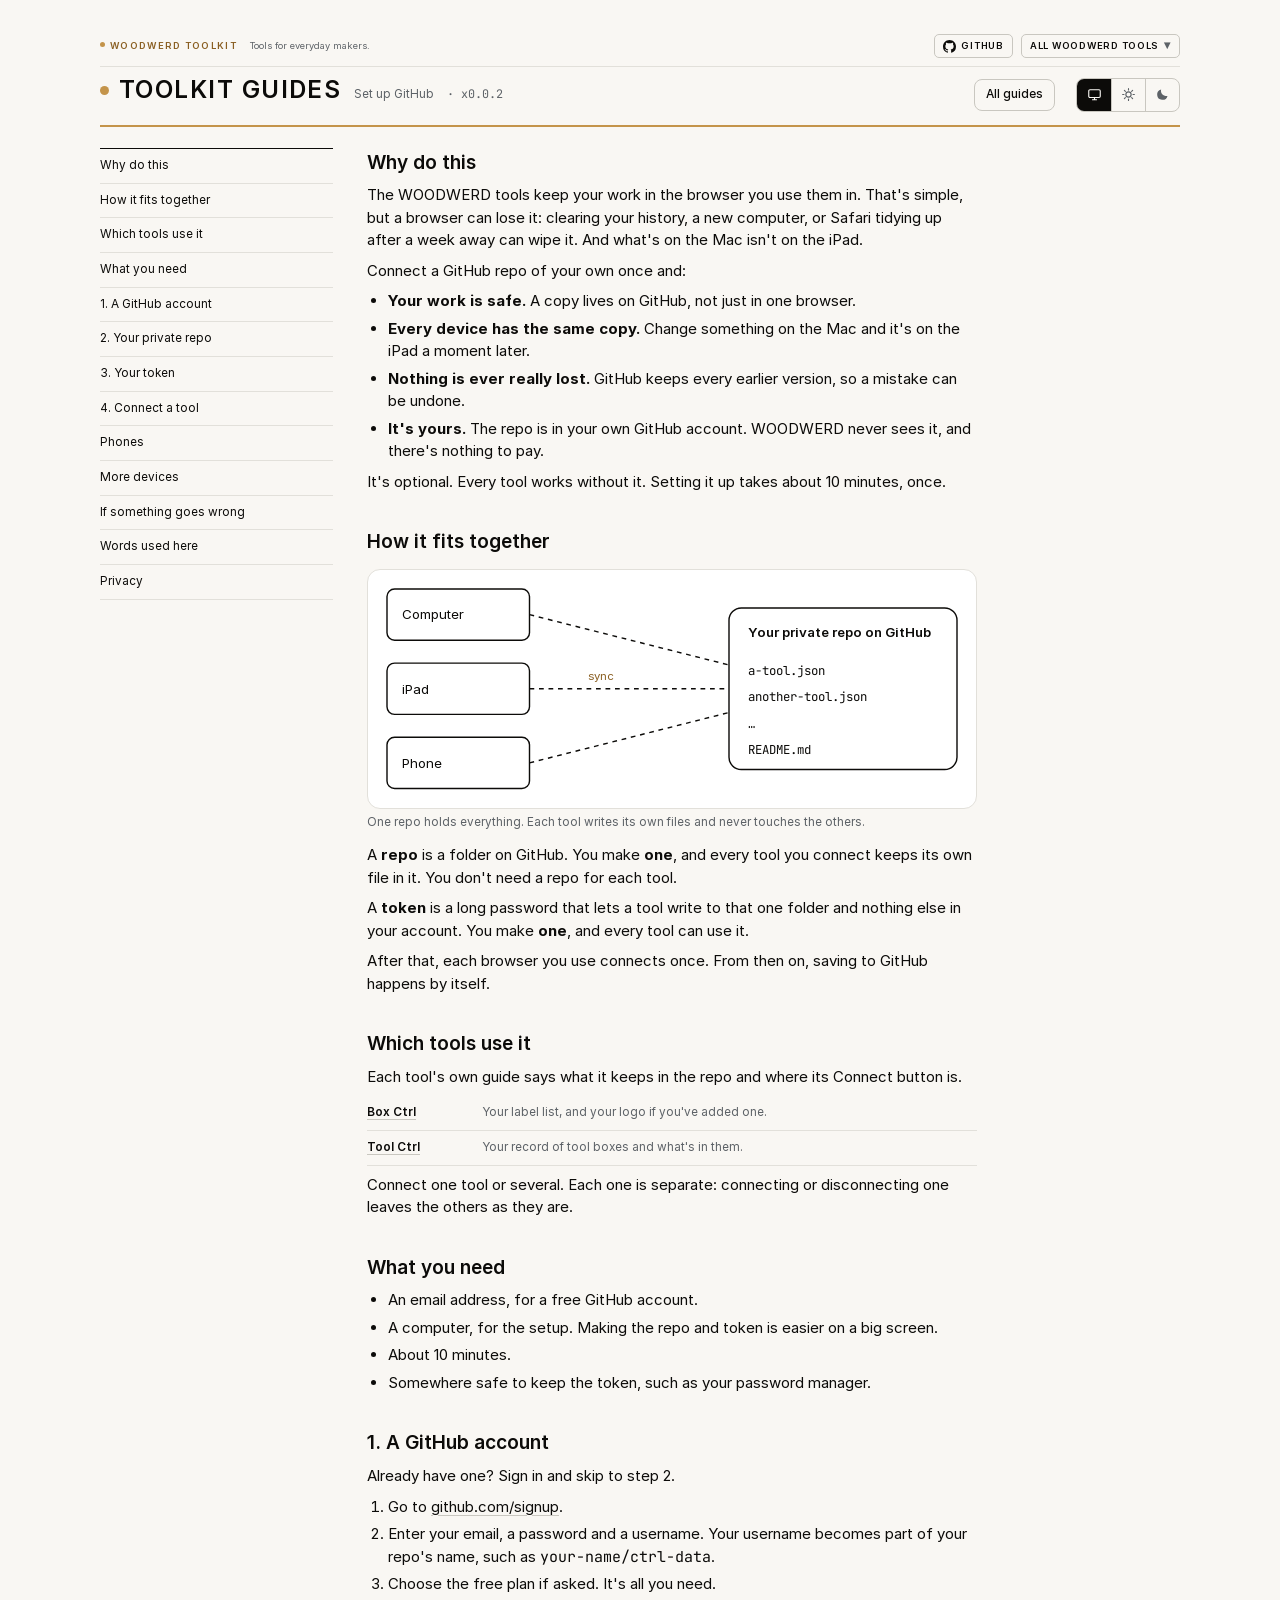
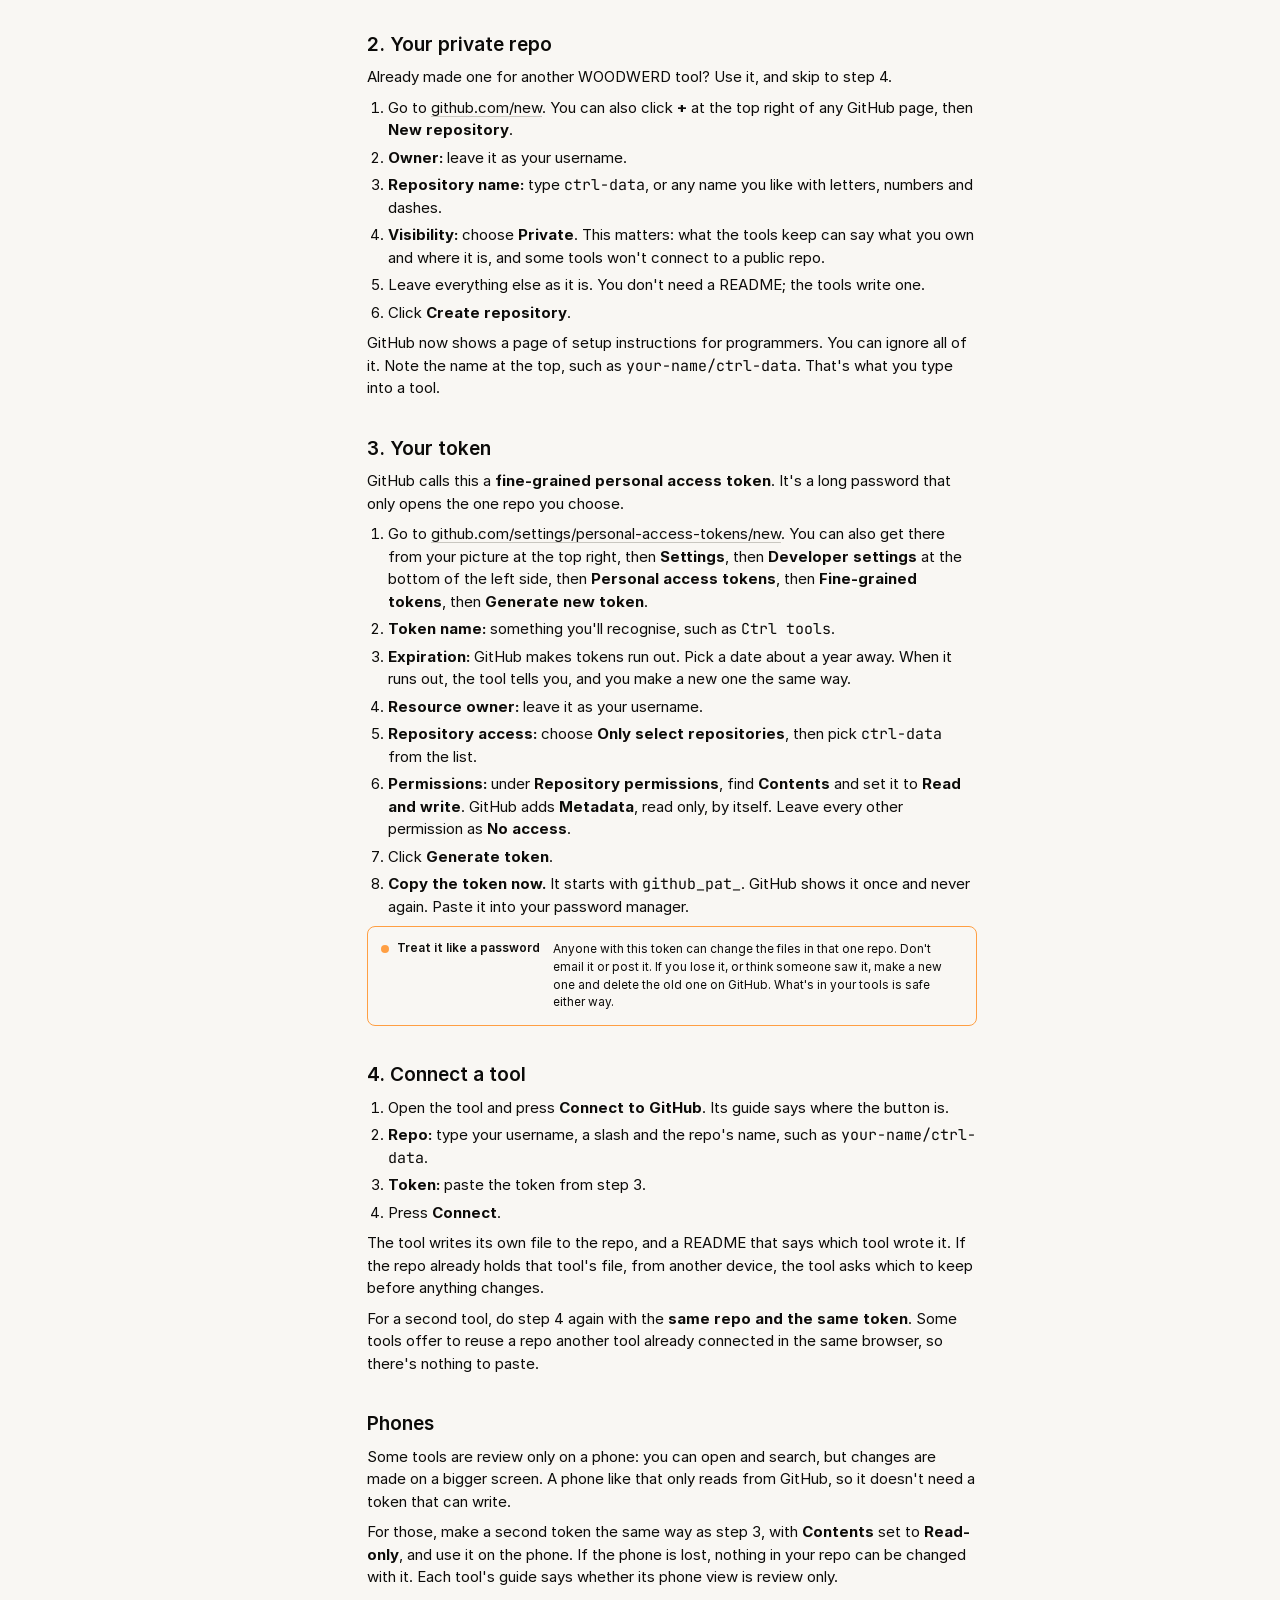
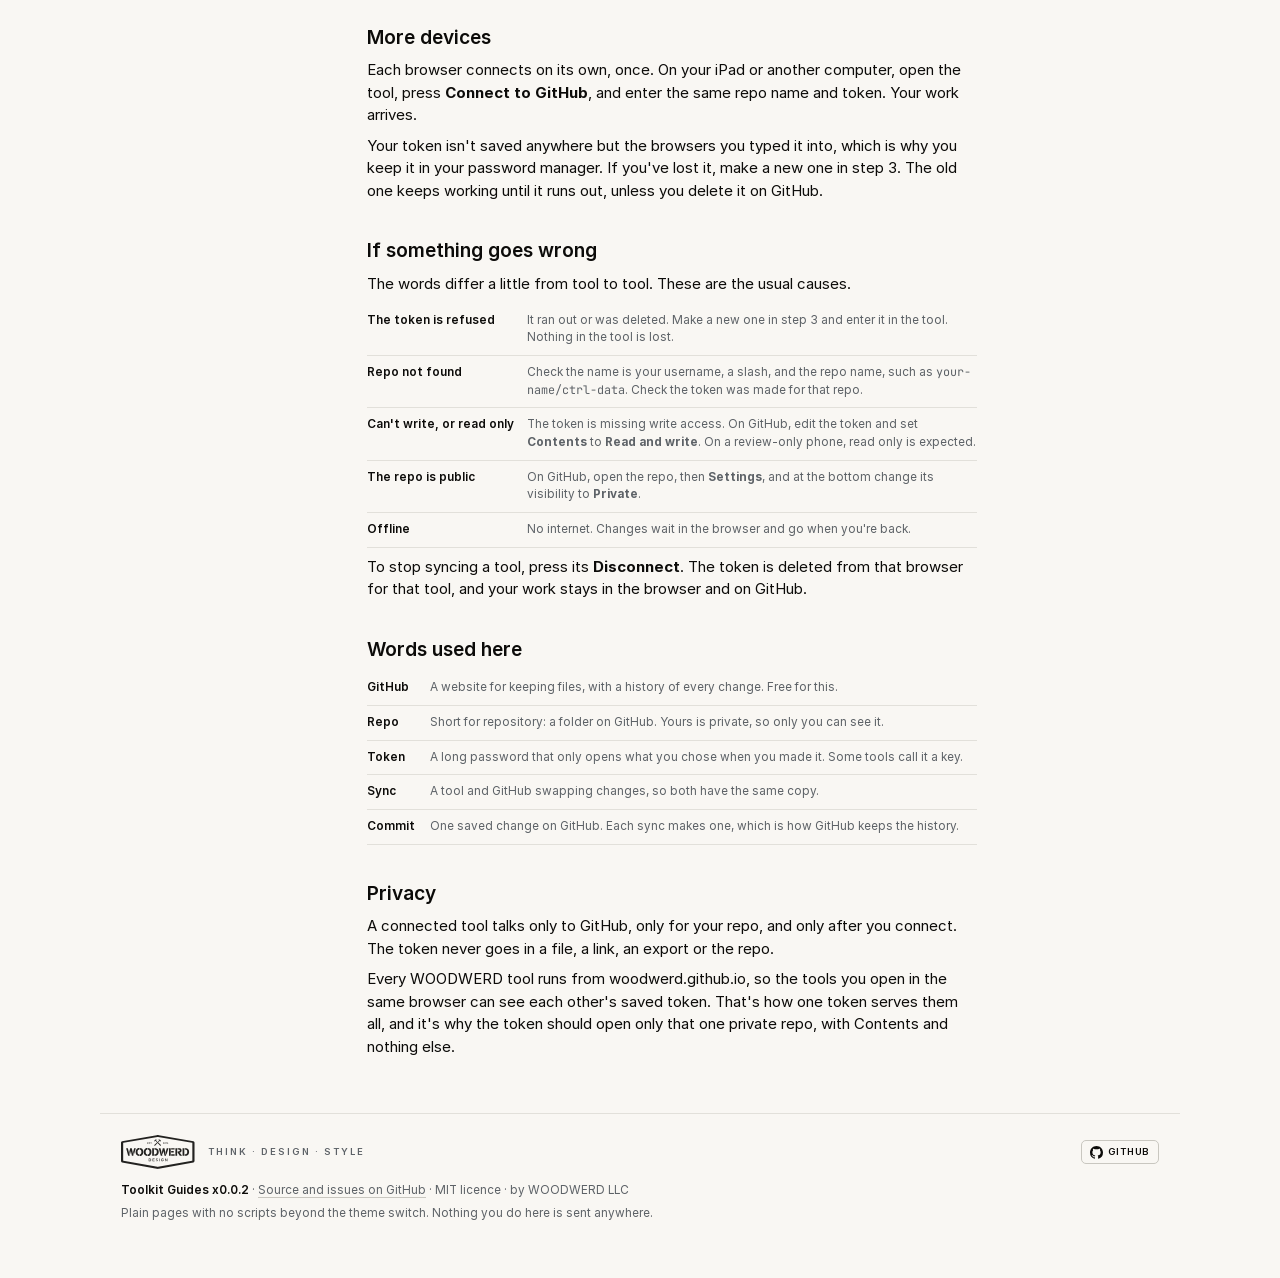
==== commit 5394c133: "x0.0.2: Guide menu stays in place as you scroll Co-Authored-By: Claude Opus 5.5 <noreply@anthropic.c" ====
--- a/github.html
+++ b/github.html
@@ -65,7 +65,7 @@
   <div class="brand">
     <h1>Toolkit Guides</h1>
     <span class="by">Set up GitHub</span>
-    <span class="by mono">· x0.0.1</span>
+    <span class="by mono">· x0.0.2</span>
   </div>
   <div class="leds">
     <a href="./" class="guidelink">All guides</a>
@@ -238,7 +238,7 @@
     <a href="https://woodwerd.com" aria-label="WOODWERD Design"><svg class="wwmark" aria-hidden="true" viewBox="0 0 2349 1086" xmlns="http://www.w3.org/2000/svg" style="fill-rule:evenodd;clip-rule:evenodd;stroke-linejoin:round;stroke-miterlimit:2;"><g transform="matrix(1,0,0,1,-33.174494,-664.858781)"><g transform="matrix(4.166667,0,0,4.166667,-1351,-638)"><g transform="matrix(1.169252,0,0,1.169252,879.148868,378.020418)"><path d="M0,110.999C0,111.71 -0.768,112.684 -1.521,112.931L-224.492,152.966C-225.58,153.32 -227.895,153.32 -228.985,152.966L-451.954,112.931C-452.707,112.684 -453.476,111.71 -453.476,110.999L-453.476,-2.586C-453.476,-3.296 -452.707,-4.272 -451.954,-4.518L-228.986,-41.966C-228.442,-42.144 -227.601,-42.249 -226.738,-42.249C-225.874,-42.249 -225.034,-42.144 -224.491,-41.966L-1.521,-4.518C-0.768,-4.272 0,-3.296 0,-2.586L0,110.999ZM7.308,-15.68L-219.748,-54.935C-223.593,-56.191 -229.883,-56.191 -233.728,-54.935L-460.785,-15.68C-464.629,-14.426 -467.775,-10.432 -467.775,-6.804L-467.775,115.148C-467.775,118.775 -464.629,122.77 -460.785,124.023L-233.728,165.937C-229.883,167.19 -223.593,167.19 -219.748,165.937L7.308,124.023C11.152,122.77 14.297,118.775 14.297,115.148L14.297,-6.804C14.297,-10.432 11.152,-14.426 7.308,-15.68" style="fill-rule:nonzero;"/></g></g><g transform="matrix(4.166667,0,0,4.166667,-1351,-638)"><g transform="matrix(1.169252,0,0,1.169252,601.98989,387.017112)"><path d="M0,-27.108C1.397,-26.504 2.506,-24.811 3.767,-23.443C4.262,-22.908 4.744,-22.344 5.257,-21.783C6.297,-20.641 7.337,-19.6 8.441,-18.496C9.837,-17.098 11.177,-15.968 12.585,-14.694C12.708,-14.584 12.843,-14.467 12.995,-14.352C13.161,-14.227 13.307,-14.02 13.406,-13.974C13.537,-13.917 13.536,-14.016 13.682,-14.01C18.203,-10.244 22.764,-5.178 27.346,-0.997C28.112,-0.296 28.839,0.47 29.622,1.11C30.149,1.54 30.715,1.962 31.319,2.564C31.522,2.769 31.781,2.963 31.882,3.129C32.03,3.375 31.884,4.239 31.761,4.517C31.551,4.998 30.804,5.655 30.307,6.075C29.741,6.554 29.185,7.028 28.732,7.206C28.433,7.322 27.857,7.383 27.618,7.257C27.281,7.078 26.862,6.585 26.522,6.195C25.534,5.058 24.382,3.977 23.287,2.821C20.443,-0.182 17.358,-3.107 14.383,-6.082C13.626,-6.84 12.852,-7.581 12.159,-8.341C11.467,-9.095 10.886,-9.894 10.224,-10.585C10.171,-10.719 10.378,-10.661 10.376,-10.774C9.237,-11.761 8.325,-13.036 7.225,-14.197C5.075,-16.472 2.774,-18.921 0.378,-21.013C-0.476,-21.755 -1.42,-22.462 -2.175,-23.358C-2.407,-23.635 -2.595,-24.04 -2.824,-24.215C-2.972,-24.326 -3.414,-24.361 -3.63,-24.472C-3.837,-24.577 -4.09,-24.856 -4.349,-25.054C-4.543,-25.202 -4.783,-25.295 -4.966,-25.429C-5.195,-25.601 -5.341,-25.794 -5.581,-25.875C-5.822,-25.955 -6.157,-25.888 -6.456,-25.824C-6.946,-25.718 -7.434,-25.532 -7.893,-24.933C-8.129,-24.627 -8.129,-24.354 -8.27,-24.111C-8.416,-23.767 -8.274,-23.546 -8.457,-23.238C-8.6,-23.001 -8.929,-22.733 -9.229,-22.434C-9.54,-22.122 -9.849,-21.751 -10.066,-21.663C-10.696,-21.41 -11.881,-22.332 -12.585,-23.152C-12.894,-23.514 -13.341,-24.357 -13.219,-24.711C-13.119,-24.998 -12.783,-25.25 -12.516,-25.515C-12.249,-25.785 -11.973,-26.136 -11.711,-26.32C-11.261,-26.636 -10.697,-26.562 -10.326,-26.818C-9.721,-27.232 -9.336,-27.914 -9.211,-28.374C-9.114,-28.741 -9.208,-29.164 -9.056,-29.522C-8.922,-29.844 -8.561,-30.147 -8.306,-30.447C-6.947,-32.023 -5.242,-33.601 -3.834,-33.991C-2.027,-34.491 -0.181,-34.473 1.609,-34.265C2.187,-34.199 2.81,-34.056 3.425,-33.957C3.853,-33.887 4.326,-33.736 4.795,-33.614C4.953,-33.573 5.107,-33.57 5.24,-33.511C5.546,-33.379 5.839,-33.118 6.094,-32.929C6.128,-32.904 6.15,-32.91 6.18,-32.879C6.357,-32.694 5.962,-32.539 5.874,-32.502C5.458,-32.33 4.751,-32.419 4.349,-32.416C2.867,-32.401 1.739,-32.498 0.273,-32.244C-0.037,-32.19 -0.383,-32.063 -0.737,-31.885C-1.124,-31.691 -1.552,-31.468 -1.746,-31.183C-1.878,-30.99 -1.878,-30.568 -1.799,-30.378C-1.686,-30.121 -1.306,-29.767 -1.096,-29.504C-0.844,-29.193 -0.603,-28.856 -0.395,-28.598C-0.24,-28.407 -0.024,-28.295 0.052,-28.084C0.175,-27.74 -0.191,-27.507 0,-27.108" style="fill-rule:nonzero;"/></g></g><g transform="matrix(4.166667,0,0,4.166667,-1351,-638)"><g transform="matrix(1.169252,0,0,1.169252,623.860287,387.017112)"><path d="M0,-27.108C-1.398,-26.504 -2.505,-24.811 -3.768,-23.443C-4.263,-22.908 -4.743,-22.344 -5.256,-21.783C-6.298,-20.641 -7.337,-19.6 -8.442,-18.496C-9.839,-17.098 -11.177,-15.968 -12.585,-14.694C-12.708,-14.584 -12.842,-14.467 -12.998,-14.352C-13.161,-14.227 -13.309,-14.02 -13.407,-13.974C-13.536,-13.917 -13.535,-14.016 -13.682,-14.01C-18.201,-10.244 -22.764,-5.178 -27.346,-0.997C-28.112,-0.296 -28.84,0.47 -29.622,1.11C-30.15,1.54 -30.714,1.962 -31.317,2.564C-31.523,2.769 -31.784,2.963 -31.882,3.129C-32.03,3.375 -31.884,4.239 -31.762,4.517C-31.553,4.998 -30.805,5.655 -30.308,6.075C-29.739,6.554 -29.186,7.028 -28.733,7.206C-28.434,7.322 -27.858,7.383 -27.619,7.257C-27.282,7.078 -26.863,6.585 -26.523,6.195C-25.535,5.058 -24.381,3.977 -23.286,2.821C-20.446,-0.182 -17.36,-3.107 -14.382,-6.082C-13.624,-6.84 -12.854,-7.581 -12.158,-8.341C-11.465,-9.095 -10.885,-9.894 -10.224,-10.585C-10.171,-10.719 -10.378,-10.661 -10.377,-10.774C-9.239,-11.761 -8.324,-13.036 -7.226,-14.197C-5.075,-16.472 -2.775,-18.921 -0.378,-21.013C0.475,-21.755 1.42,-22.462 2.175,-23.358C2.408,-23.635 2.596,-24.04 2.825,-24.215C2.973,-24.326 3.414,-24.361 3.629,-24.472C3.839,-24.577 4.088,-24.856 4.349,-25.054C4.544,-25.202 4.782,-25.295 4.967,-25.429C5.194,-25.601 5.34,-25.794 5.58,-25.875C5.82,-25.955 6.155,-25.888 6.453,-25.824C6.945,-25.718 7.434,-25.532 7.893,-24.933C8.127,-24.627 8.13,-24.354 8.269,-24.111C8.415,-23.767 8.274,-23.546 8.459,-23.238C8.602,-23.001 8.929,-22.733 9.227,-22.434C9.541,-22.122 9.85,-21.751 10.066,-21.663C10.695,-21.41 11.882,-22.332 12.585,-23.152C12.896,-23.514 13.341,-24.357 13.218,-24.711C13.12,-24.998 12.784,-25.25 12.516,-25.515C12.246,-25.785 11.974,-26.136 11.712,-26.32C11.261,-26.636 10.695,-26.562 10.324,-26.818C9.72,-27.232 9.335,-27.914 9.212,-28.374C9.115,-28.741 9.207,-29.164 9.056,-29.522C8.923,-29.844 8.561,-30.147 8.305,-30.447C6.947,-32.023 5.241,-33.601 3.835,-33.991C2.024,-34.491 0.182,-34.473 -1.61,-34.265C-2.188,-34.199 -2.812,-34.056 -3.425,-33.957C-3.853,-33.887 -4.327,-33.736 -4.795,-33.614C-4.953,-33.573 -5.108,-33.57 -5.24,-33.511C-5.547,-33.379 -5.839,-33.118 -6.098,-32.929C-6.129,-32.904 -6.151,-32.91 -6.182,-32.879C-6.358,-32.694 -5.963,-32.539 -5.874,-32.502C-5.458,-32.33 -4.751,-32.419 -4.35,-32.416C-2.867,-32.401 -1.738,-32.498 -0.273,-32.244C0.037,-32.19 0.381,-32.063 0.734,-31.885C1.121,-31.691 1.553,-31.468 1.745,-31.183C1.877,-30.99 1.88,-30.568 1.799,-30.378C1.685,-30.121 1.306,-29.767 1.095,-29.504C0.844,-29.193 0.603,-28.856 0.394,-28.598C0.239,-28.407 0.025,-28.295 -0.053,-28.084C-0.176,-27.74 0.19,-27.507 0,-27.108" style="fill-rule:nonzero;"/></g></g><g transform="matrix(4.166667,0,0,4.166667,-1351,-638)"><g transform="matrix(1.169252,0,0,1.169252,399.149757,413.416724)"><path d="M0,49.951L-12.207,-0.001L-23.665,-0.001L-10.259,49.951L0,49.951ZM24.564,49.951L13.63,-0.001L2.846,-0.001L-3.07,25.238L1.423,44.034L7.414,18.872L14.304,49.951L24.564,49.951ZM22.093,25.238L26.287,44.558L39.992,-0.001L28.833,-0.001L22.093,25.238ZM62.458,41.114C54.819,40.439 51.15,35.272 51.15,25.238C51.15,14.753 54.819,9.36 62.458,8.761L62.458,-1.199C57.74,-1.274 53.921,-0.375 50.326,1.647C43.062,5.615 38.643,14.453 38.643,25.012C38.643,34.299 42.164,42.462 48.229,47.03C52.198,50.026 56.092,51.149 62.458,51.225L62.458,41.114ZM65.379,51.225C71.146,51.149 74.964,50.1 78.635,47.629C85.225,43.21 89.119,34.748 89.119,24.938C89.119,14.977 85.225,6.513 78.635,2.321C74.964,-0.001 70.622,-1.199 65.379,-1.199L65.379,8.761C72.868,9.285 76.612,14.603 76.612,24.862C76.612,35.047 72.644,40.814 65.379,41.114L65.379,51.225ZM115.855,41.114C108.216,40.439 104.546,35.272 104.546,25.238C104.546,14.753 108.216,9.36 115.855,8.761L115.855,-1.199C111.137,-1.274 107.317,-0.375 103.723,1.647C96.458,5.615 92.04,14.453 92.04,25.012C92.04,34.299 95.559,42.462 101.626,47.03C105.595,50.026 109.489,51.149 115.855,51.225L115.855,41.114ZM118.776,51.225C124.542,51.149 128.362,50.1 132.031,47.629C138.622,43.21 142.516,34.748 142.516,24.938C142.516,14.977 138.622,6.513 132.031,2.321C128.362,-0.001 124.019,-1.199 118.776,-1.199L118.776,8.761C126.265,9.285 130.009,14.603 130.009,24.862C130.009,35.047 126.04,40.814 118.776,41.114L118.776,51.225ZM158.617,-0.001L147.233,-0.001L147.233,49.951L158.617,49.951L158.617,-0.001ZM161.538,49.951L163.784,49.951C171.499,49.951 175.467,49.126 179.436,46.656C186.027,42.612 190.071,34.299 190.071,24.788C190.071,18.946 188.498,13.255 185.578,8.986C182.356,4.193 178.088,1.497 171.948,0.448C169.326,-0.001 169.101,-0.001 163.335,-0.001L161.538,-0.001L161.538,9.36L163.559,9.36C173.52,9.36 177.639,13.854 177.639,24.862C177.639,30.179 176.366,34.748 174.044,37.369C171.948,39.766 169.176,40.664 163.634,40.664L161.538,40.664L161.538,49.951ZM213.961,49.951L201.755,-0.001L190.295,-0.001L203.702,49.951L213.961,49.951ZM238.526,49.951L227.592,-0.001L216.808,-0.001L210.891,25.238L215.384,44.034L221.375,18.872L228.266,49.951L238.526,49.951ZM236.054,25.238L240.249,44.558L253.954,-0.001L242.794,-0.001L236.054,25.238ZM268.705,-0.001L257.322,-0.001L257.322,49.951L268.705,49.951L268.705,-0.001ZM294.393,40.589L271.626,40.589L271.626,49.951L294.393,49.951L294.393,40.589ZM288.402,19.32L271.627,19.32L271.627,28.308L288.402,28.308L288.402,19.32ZM294.169,-0.001L271.626,-0.001L271.626,9.36L294.169,9.36L294.169,-0.001ZM310.944,-0.001L299.561,-0.001L299.561,49.951L310.944,49.951L310.944,-0.001ZM343.221,49.951L326.522,29.057C335.059,28.083 340.001,22.841 340.001,14.828C340.001,8.686 337.231,3.818 332.363,1.572C329.592,0.298 326.746,-0.001 318.36,-0.001L313.865,-0.001L313.865,9.435L319.033,9.435C322.402,9.435 323.975,9.66 325.473,10.259C327.569,11.158 328.768,13.105 328.768,15.576C328.768,18.123 327.421,20.145 325.023,21.193C323.526,21.793 321.878,22.017 318.134,22.017L313.865,22.017L313.865,29.057L328.468,49.951L343.221,49.951ZM357.901,-0.001L346.517,-0.001L346.517,49.951L357.901,49.951L357.901,-0.001ZM360.821,49.951L363.069,49.951C370.782,49.951 374.749,49.126 378.72,46.656C385.31,42.612 389.356,34.299 389.356,24.788C389.356,18.946 387.783,13.255 384.861,8.986C381.641,4.193 377.371,1.497 371.232,0.448C368.611,-0.001 368.386,-0.001 362.619,-0.001L360.821,-0.001L360.821,9.36L362.844,9.36C372.803,9.36 376.922,13.854 376.922,24.862C376.922,30.179 375.649,34.748 373.328,37.369C371.232,39.766 368.46,40.664 362.918,40.664L360.821,40.664L360.821,49.951Z" style="fill-rule:nonzero;"/></g></g><g transform="matrix(4.166667,0,0,4.166667,-1351,-638)"><g transform="matrix(1.169252,0,0,1.169252,-101.248598,-157.0458)"><path d="M544.758,449.661L542.543,449.661L542.543,459.382L544.758,459.382L544.758,449.661ZM549.756,457.56L545.326,457.56L545.326,459.382L549.756,459.382L549.756,457.56ZM548.591,453.421L545.326,453.421L545.326,455.17L548.591,455.17L548.591,453.421ZM549.712,449.661L545.326,449.661L545.326,451.483L549.712,451.483L549.712,449.661ZM556.431,459.629L556.431,457.763C555.236,457.719 554.769,457.283 554.682,456.16L552.438,456.248C552.453,457.006 552.627,457.603 552.963,458.142C553.545,459.046 554.828,459.629 556.271,459.629L556.431,459.629ZM556.985,459.629C559.288,459.629 560.745,458.39 560.745,456.452C560.745,455.578 560.454,454.893 559.856,454.397C559.346,453.96 558.544,453.669 556.97,453.304C555.717,453.012 555.63,452.984 555.353,452.78C555.178,452.648 555.061,452.401 555.061,452.138C555.061,451.584 555.557,451.249 556.431,451.206L556.431,449.413C554.216,449.399 552.817,450.55 552.817,452.372C552.817,453.392 553.24,454.149 554.07,454.631C554.624,454.966 554.974,455.082 556.358,455.388C557.393,455.621 557.743,455.738 558.034,455.913C558.311,456.073 558.5,456.408 558.5,456.743C558.5,457.414 557.99,457.749 556.985,457.763L556.985,459.629ZM560.643,452.547C560.454,450.506 559.258,449.486 556.985,449.413L556.985,451.206C557.917,451.249 558.369,451.716 558.428,452.692L560.643,452.547ZM568.731,459.381L568.731,451.555L571.66,451.555L571.66,449.661L563.645,449.661L563.645,451.555L566.516,451.555L566.516,459.381L568.731,459.381ZM572.521,459.381L574.604,459.381L574.604,457.312L572.521,457.312L572.521,459.381ZM646.009,459.381L652.552,459.381L652.552,457.617L646.009,457.617L646.009,459.381ZM649.622,451.555C650.249,451.555 650.585,451.92 650.585,452.59C650.585,453.202 650.337,453.77 649.783,454.441C649.316,455.009 649.229,455.096 648.062,456.059C646.927,456.991 646.927,456.991 646.796,457.108L649.434,457.108C651.619,455.403 652.566,454.004 652.566,452.473C652.566,450.841 651.386,449.719 649.622,449.69L649.622,451.555ZM649.098,449.69C647.218,449.792 646.096,450.972 646.096,452.838C646.096,452.984 646.096,453.071 646.11,453.275L648.077,453.377L648.077,453.246C648.049,452.066 648.311,451.628 649.098,451.541L649.098,449.69ZM658.498,457.778C657.405,457.735 657.026,456.947 657.026,454.733C657.026,452.415 657.42,451.511 658.498,451.409L658.498,449.69C657.682,449.719 657.216,449.836 656.734,450.185C655.568,451.002 655.016,452.488 655.016,454.776C655.016,456.729 655.466,458.07 656.399,458.843C656.953,459.308 657.521,459.484 658.498,459.484L658.498,457.778ZM659.022,459.484C659.839,459.484 660.378,459.352 660.873,459.031C661.951,458.318 662.491,456.86 662.491,454.718C662.491,453.464 662.301,452.357 661.98,451.672C661.587,450.826 660.961,450.185 660.246,449.894C659.882,449.748 659.576,449.69 659.022,449.69L659.022,451.409C660.058,451.483 660.495,452.415 660.495,454.587C660.495,456.933 660.144,457.706 659.022,457.778L659.022,459.484ZM665.23,449.88L665.23,451.847L666.834,451.847L666.834,449.85L665.23,449.88ZM667.358,449.85L667.358,459.381L669.429,459.381L669.429,449.806L667.358,449.85ZM677.065,459.381L679.002,459.381L679.002,457.486L680.301,457.486L680.301,455.797L679.002,455.797L679.002,450.885L677.065,453.523L677.065,459.381ZM676.54,455.797L674.747,455.797L679.148,449.806L677.094,449.806L672.852,455.635L672.852,457.486L676.54,457.486L676.54,455.797Z" style="fill-rule:nonzero;"/></g></g><g transform="matrix(4.166667,0,0,4.166667,-1351,-638)"><g transform="matrix(1.650947,0,0,1.650947,548.463002,510.573781)"><path d="M0,-8.593L0,0L2.491,0C5.145,0 6.877,-1.787 6.877,-4.26L6.877,-4.297C6.877,-6.77 5.145,-8.593 2.491,-8.593L0,-8.593ZM-2.22,-10.614L2.491,-10.614C6.462,-10.614 9.206,-7.889 9.206,-4.333L9.206,-4.297C9.206,-0.74 6.462,2.021 2.491,2.021L-2.22,2.021L-2.22,-10.614Z" style="fill-rule:nonzero;"/></g></g><g transform="matrix(4.166667,0,0,4.166667,-1351,-638)"><g transform="matrix(1.650947,0,0,1.650947,574.060772,513.91117)"><path d="M0,-12.636L9.369,-12.636L9.369,-10.651L2.22,-10.651L2.22,-7.365L8.556,-7.365L8.556,-5.38L2.22,-5.38L2.22,-1.986L9.459,-1.986L9.459,0L0,0L0,-12.636Z" style="fill-rule:nonzero;"/></g></g><g transform="matrix(4.166667,0,0,4.166667,-1351,-638)"><g transform="matrix(1.650947,0,0,1.650947,598.586251,496.089857)"><path d="M0,8.953L1.335,7.365C2.545,8.411 3.772,9.007 5.325,9.007C6.697,9.007 7.563,8.357 7.563,7.419L7.563,7.383C7.563,6.48 7.058,5.993 4.711,5.451C2.021,4.801 0.505,4.007 0.505,1.679L0.505,1.642C0.505,-0.524 2.311,-2.022 4.819,-2.022C6.661,-2.022 8.123,-1.463 9.404,-0.434L8.213,1.245C7.076,0.397 5.938,-0.054 4.783,-0.054C3.484,-0.054 2.726,0.614 2.726,1.444L2.726,1.48C2.726,2.454 3.303,2.888 5.74,3.466C8.412,4.116 9.784,5.072 9.784,7.166L9.784,7.202C9.784,9.567 7.924,10.975 5.271,10.975C3.339,10.975 1.516,10.307 0,8.953" style="fill-rule:nonzero;"/></g></g><g transform="matrix(4.166667,0,0,4.166667,-1351,-638)"><g transform="matrix(1.650947,0,0,1.650947,-300.641369,-64.635828)"><rect x="560.81" y="337.797" width="2.22" height="12.636"/></g></g><g transform="matrix(4.166667,0,0,4.166667,-1351,-638)"><g transform="matrix(1.650947,0,0,1.650947,639.499691,503.421053)"><path d="M0,0.072L0,0.036C0,-3.502 2.708,-6.499 6.517,-6.499C8.719,-6.499 10.073,-5.885 11.372,-4.784L9.964,-3.105C8.99,-3.935 8.033,-4.459 6.426,-4.459C4.098,-4.459 2.329,-2.419 2.329,-0L2.329,0.036C2.329,2.635 4.043,4.549 6.625,4.549C7.816,4.549 8.899,4.17 9.675,3.592L9.675,1.227L6.444,1.227L6.444,-0.704L11.824,-0.704L11.824,4.603C10.578,5.668 8.791,6.571 6.553,6.571C2.6,6.571 0,3.754 0,0.072" style="fill-rule:nonzero;"/></g></g><g transform="matrix(4.166667,0,0,4.166667,-1351,-638)"><g transform="matrix(1.650947,0,0,1.650947,669.746363,513.91117)"><path d="M0,-12.636L2.058,-12.636L8.827,-3.899L8.827,-12.636L11.011,-12.636L11.011,0L9.152,0L2.184,-8.99L2.184,0L0,0L0,-12.636Z" style="fill-rule:nonzero;"/></g></g></g></svg></a>
     <span class="tagline">Think · Design · Style</span><a class="ghlink" href="https://github.com/WOODWERD" aria-label="WOODWERD on GitHub" title="WOODWERD on GitHub"><svg viewBox="0 0 16 16" width="13" height="13" fill="currentColor" aria-hidden="true"><path d="M8 0c4.42 0 8 3.58 8 8a8.013 8.013 0 0 1-5.45 7.59c-.4.08-.55-.17-.55-.38 0-.27.01-1.13.01-2.2 0-.75-.25-1.23-.54-1.48 1.78-.2 3.65-.88 3.65-3.95 0-.88-.31-1.59-.82-2.15.08-.2.36-1.02-.08-2.12 0 0-.67-.22-2.2.82-.64-.18-1.32-.27-2-.27-.68 0-1.36.09-2 .27-1.53-1.03-2.2-.82-2.2-.82-.44 1.1-.16 1.92-.08 2.12-.51.56-.82 1.28-.82 2.15 0 3.06 1.86 3.75 3.64 3.95-.23.2-.44.55-.51 1.07-.46.21-1.61.55-2.33-.66-.15-.24-.6-.83-1.23-.82-.67.01-.27.38.01.53.34.19.73.9.82 1.13.16.45.68 1.31 2.69.94 0 .67.01 1.3.01 1.49 0 .21-.15.45-.55.38A7.995 7.995 0 0 1 0 8c0-4.42 3.58-8 8-8Z"/></svg><span>GitHub</span></a>
   </div>
-  <p><b>Toolkit Guides x0.0.1</b> · <a href="https://github.com/WOODWERD/WOODWERD.github.io">Source and issues on GitHub</a> · MIT licence · by WOODWERD LLC</p>
+  <p><b>Toolkit Guides x0.0.2</b> · <a href="https://github.com/WOODWERD/WOODWERD.github.io">Source and issues on GitHub</a> · MIT licence · by WOODWERD LLC</p>
   <p>Plain pages with no scripts beyond the theme switch. Nothing you do here is sent anywhere.</p>
 </footer>
 </div>
--- a/styles.css
+++ b/styles.css
@@ -50,7 +50,7 @@
 .ic.solid{fill:currentColor;stroke:none}
 
 .guide{display:grid;grid-template-columns:233px minmax(0,1fr);gap:34px;align-items:start}
-.guide nav{display:flex;flex-direction:column;border-top:1px solid var(--ink)}
+.guide nav{display:flex;flex-direction:column;border-top:1px solid var(--ink);position:sticky;top:13px}
 .guide nav a{padding:8px 0;border-bottom:1px solid var(--line);text-decoration:none;font-size:var(--t-cap)}
 .guide section{max-width:610px;display:flex;flex-direction:column;gap:8px;margin-bottom:34px;scroll-margin-top:21px}
 .guide h2{margin:0;font-size:var(--t-area);font-weight:600}
@@ -87,7 +87,7 @@
 /* phones: hang the All WOODWERD tools menu from the full-width strip, so it can't run off the left edge */
 @media (max-width:767px){details.alltools,details.kitmenu{position:static}.toolmenu{left:0;right:0;width:auto;max-width:none}}
 @media (max-width:640px){.guide .tbl th{white-space:normal}}
-@media (max-width:820px){.guide{grid-template-columns:minmax(0,1fr)}.foot{padding-inline:0}}
+@media (max-width:820px){.guide{grid-template-columns:minmax(0,1fr)}.guide nav{position:static}.foot{padding-inline:0}}
 
 /* this site only */
 .guide code{font-family:"JetBrains Mono",ui-monospace,Menlo,Consolas,monospace;font-size:.92em}
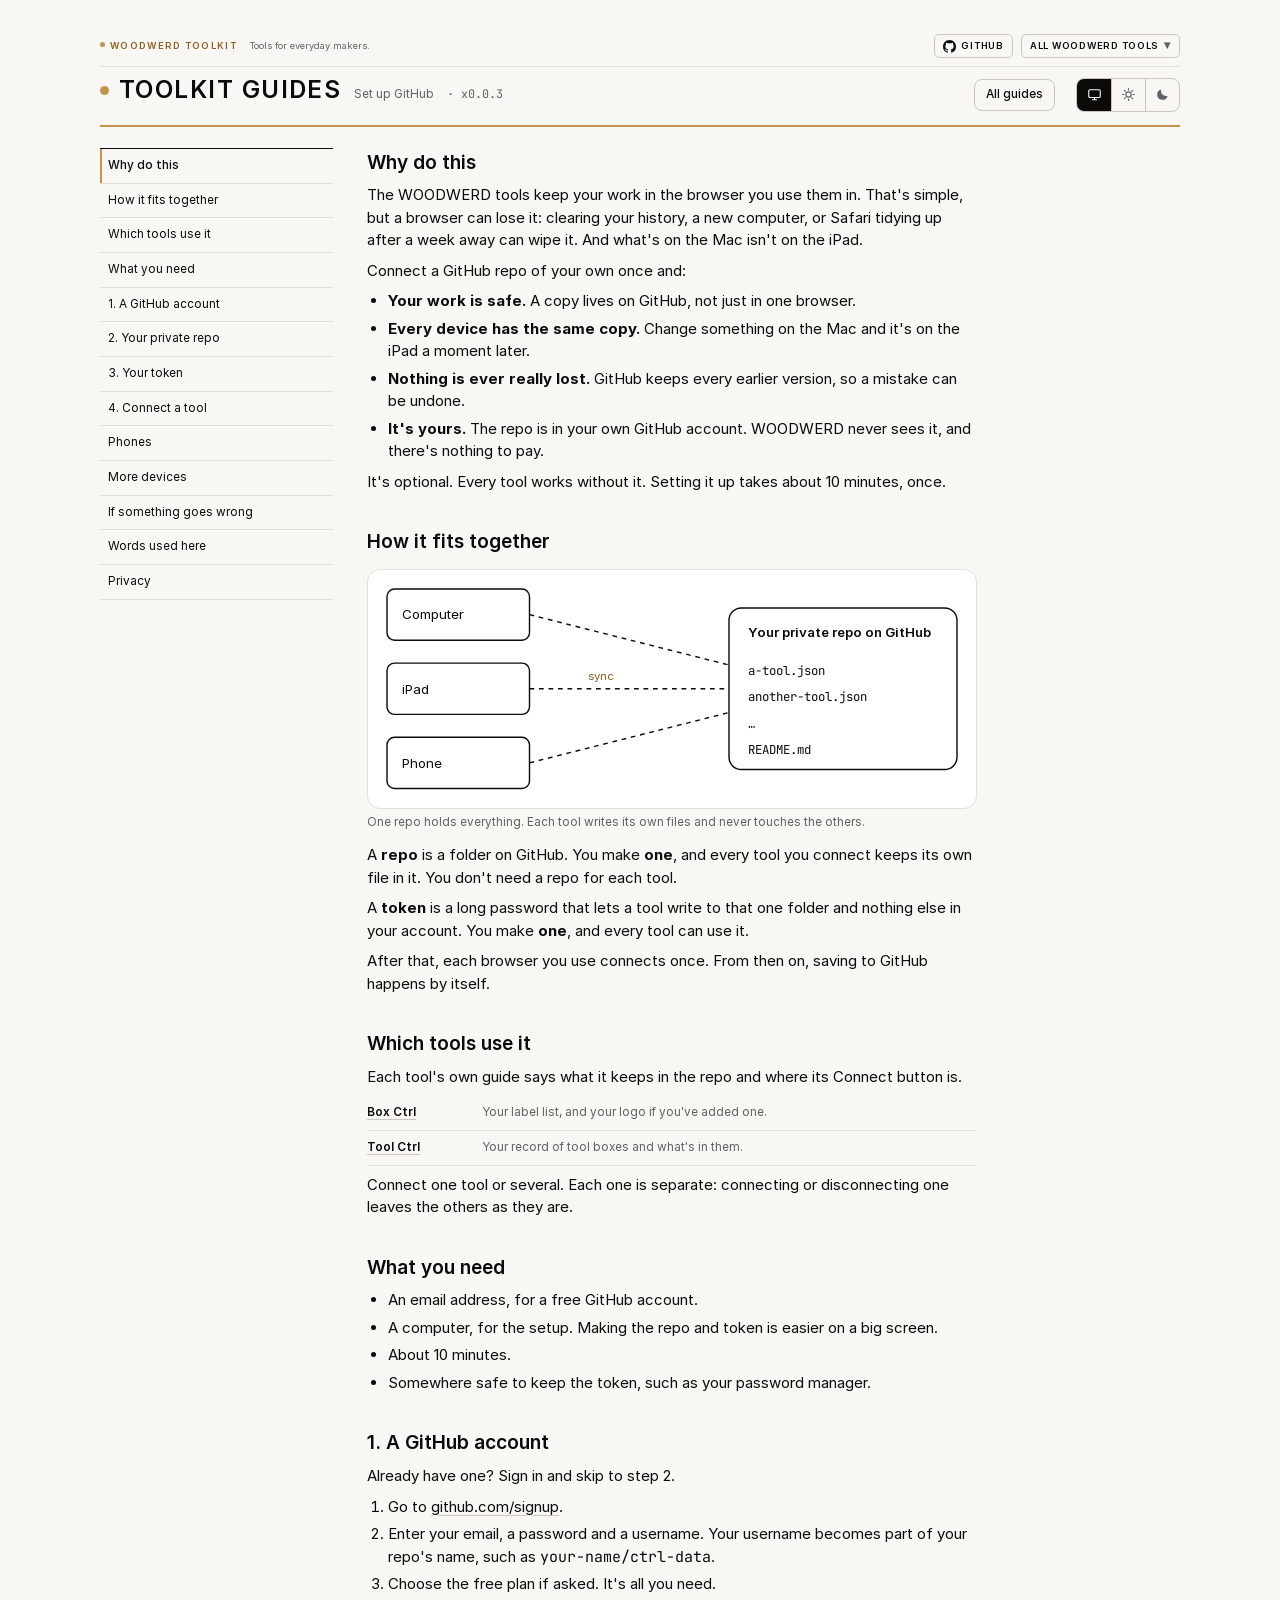
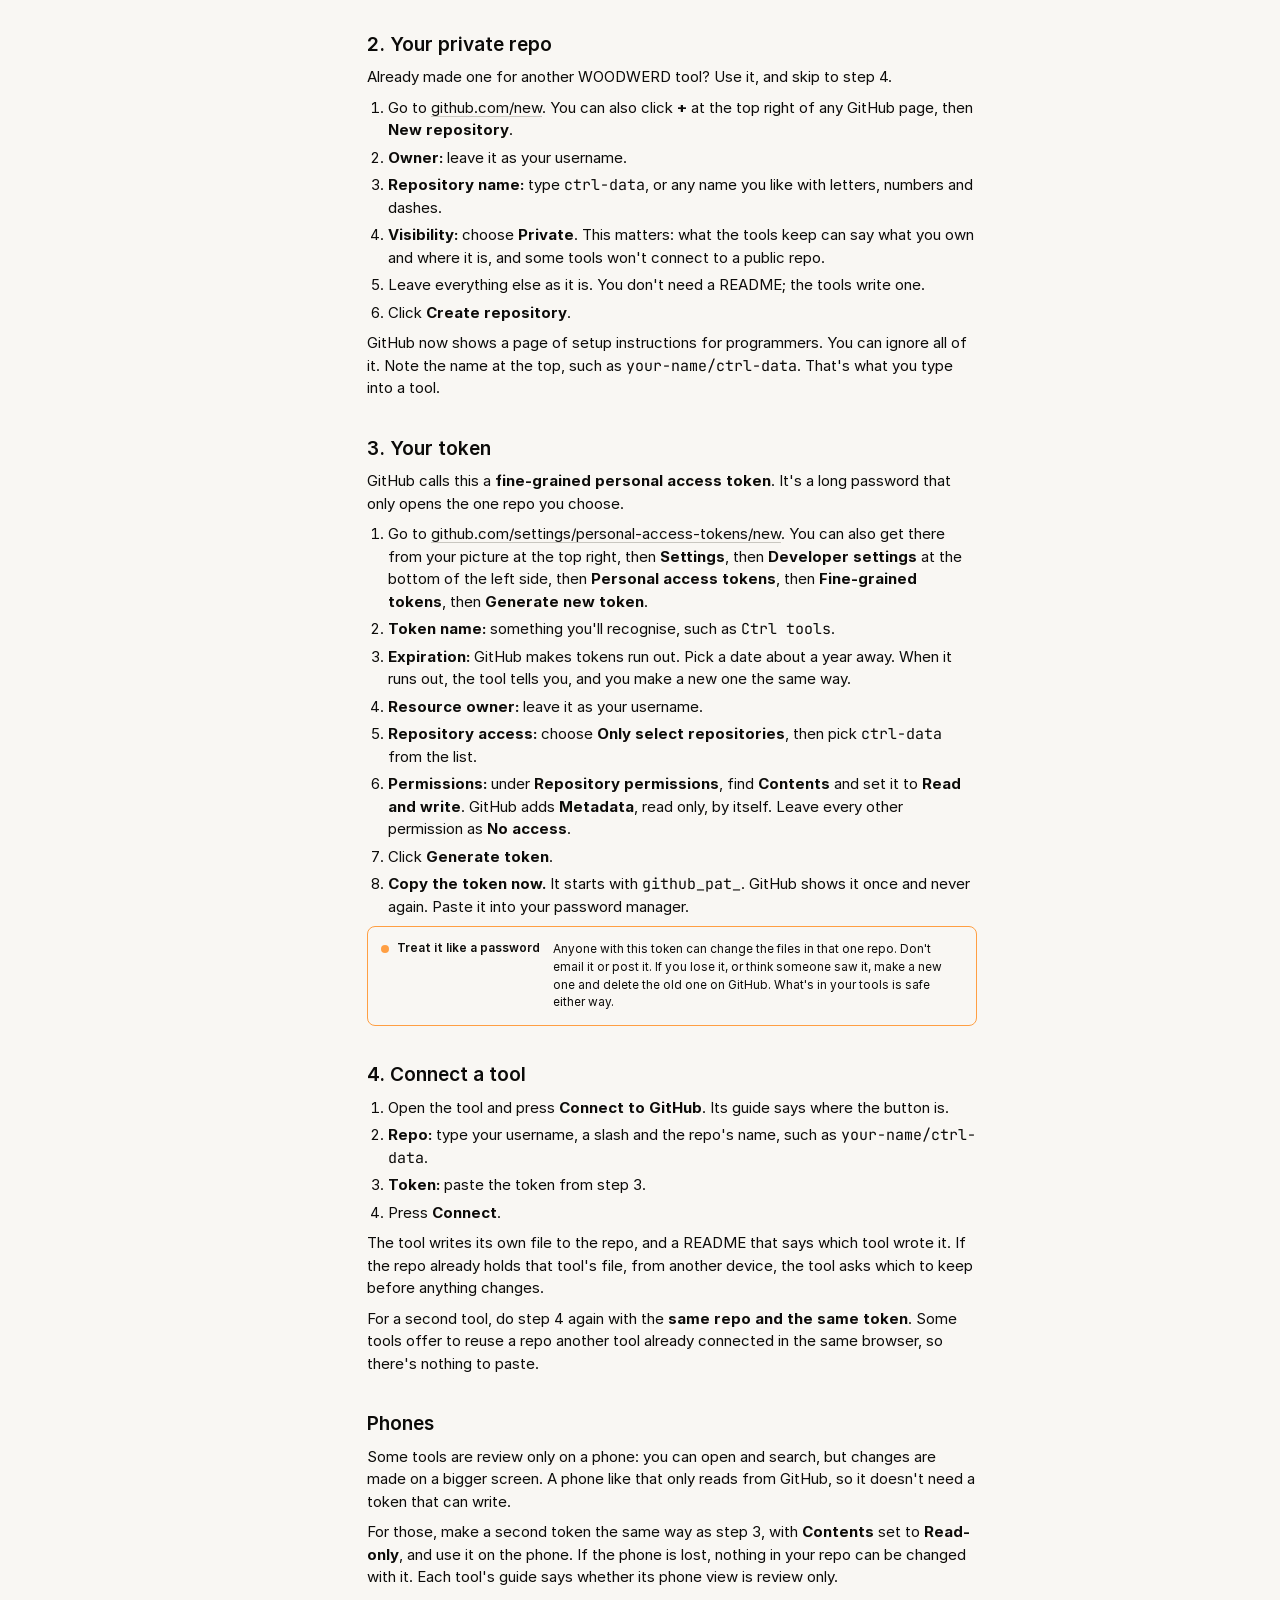
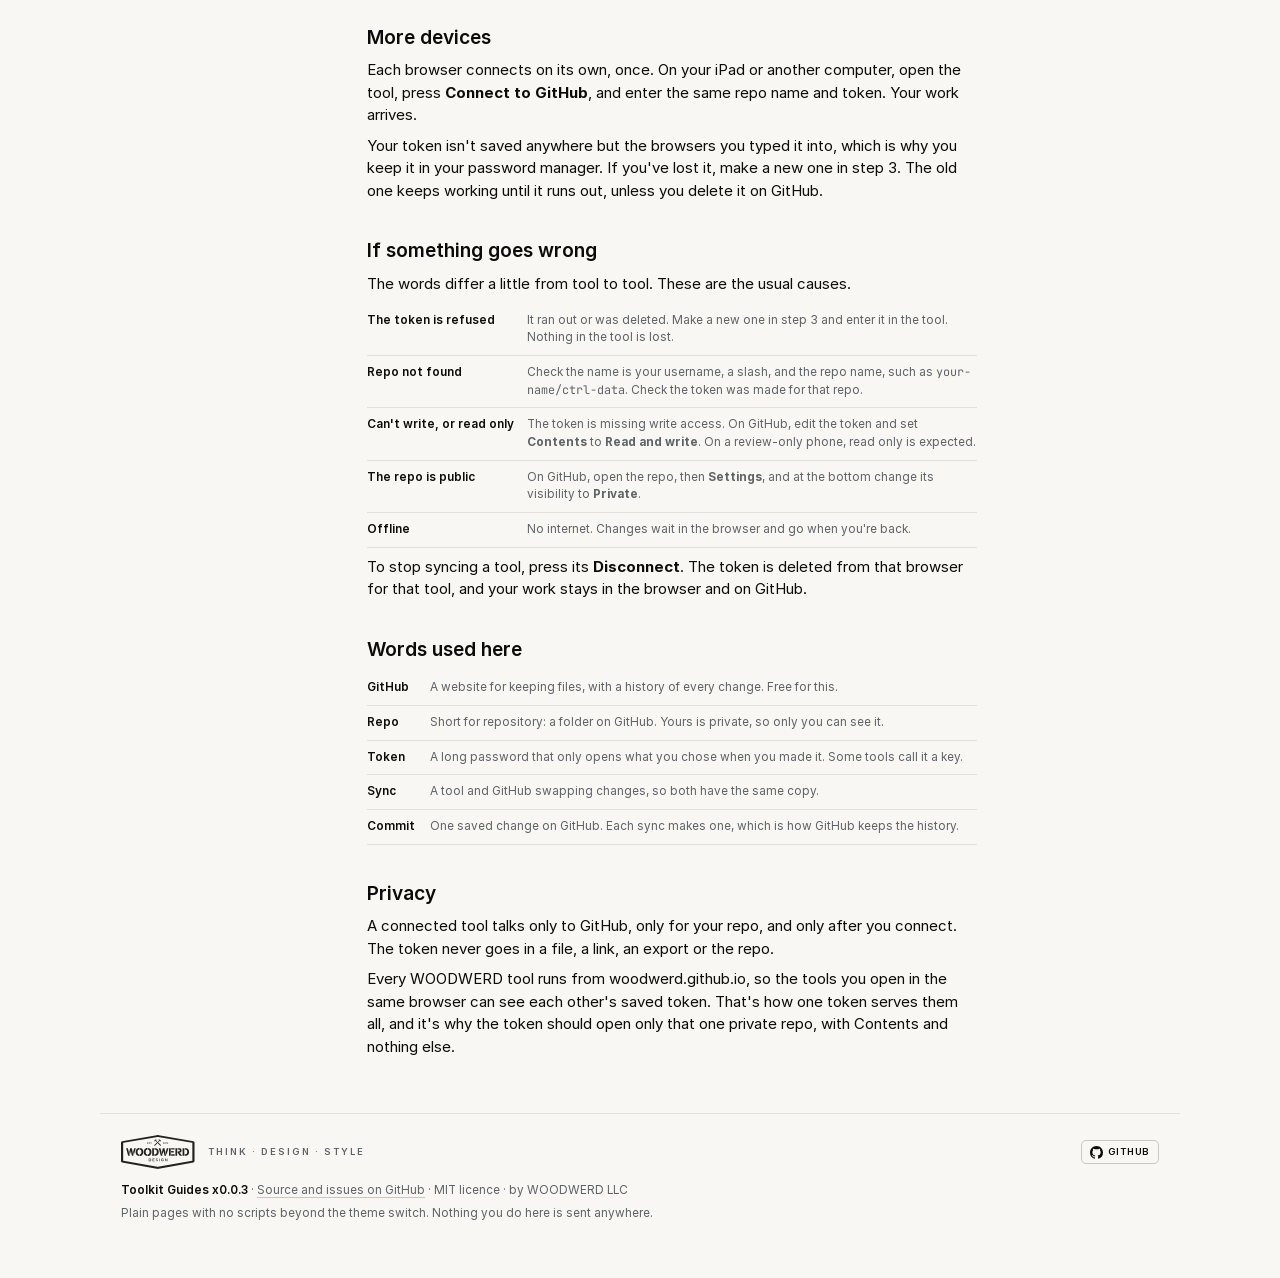
==== commit 6ce33fd7: "x0.0.3: Guide menu marks the section you're reading Co-Authored-By: Claude Opus 5.5 <noreply@anthrop" ====
--- a/github.html
+++ b/github.html
@@ -65,7 +65,7 @@
   <div class="brand">
     <h1>Toolkit Guides</h1>
     <span class="by">Set up GitHub</span>
-    <span class="by mono">· x0.0.2</span>
+    <span class="by mono">· x0.0.3</span>
   </div>
   <div class="leds">
     <a href="./" class="guidelink">All guides</a>
@@ -238,7 +238,7 @@
     <a href="https://woodwerd.com" aria-label="WOODWERD Design"><svg class="wwmark" aria-hidden="true" viewBox="0 0 2349 1086" xmlns="http://www.w3.org/2000/svg" style="fill-rule:evenodd;clip-rule:evenodd;stroke-linejoin:round;stroke-miterlimit:2;"><g transform="matrix(1,0,0,1,-33.174494,-664.858781)"><g transform="matrix(4.166667,0,0,4.166667,-1351,-638)"><g transform="matrix(1.169252,0,0,1.169252,879.148868,378.020418)"><path d="M0,110.999C0,111.71 -0.768,112.684 -1.521,112.931L-224.492,152.966C-225.58,153.32 -227.895,153.32 -228.985,152.966L-451.954,112.931C-452.707,112.684 -453.476,111.71 -453.476,110.999L-453.476,-2.586C-453.476,-3.296 -452.707,-4.272 -451.954,-4.518L-228.986,-41.966C-228.442,-42.144 -227.601,-42.249 -226.738,-42.249C-225.874,-42.249 -225.034,-42.144 -224.491,-41.966L-1.521,-4.518C-0.768,-4.272 0,-3.296 0,-2.586L0,110.999ZM7.308,-15.68L-219.748,-54.935C-223.593,-56.191 -229.883,-56.191 -233.728,-54.935L-460.785,-15.68C-464.629,-14.426 -467.775,-10.432 -467.775,-6.804L-467.775,115.148C-467.775,118.775 -464.629,122.77 -460.785,124.023L-233.728,165.937C-229.883,167.19 -223.593,167.19 -219.748,165.937L7.308,124.023C11.152,122.77 14.297,118.775 14.297,115.148L14.297,-6.804C14.297,-10.432 11.152,-14.426 7.308,-15.68" style="fill-rule:nonzero;"/></g></g><g transform="matrix(4.166667,0,0,4.166667,-1351,-638)"><g transform="matrix(1.169252,0,0,1.169252,601.98989,387.017112)"><path d="M0,-27.108C1.397,-26.504 2.506,-24.811 3.767,-23.443C4.262,-22.908 4.744,-22.344 5.257,-21.783C6.297,-20.641 7.337,-19.6 8.441,-18.496C9.837,-17.098 11.177,-15.968 12.585,-14.694C12.708,-14.584 12.843,-14.467 12.995,-14.352C13.161,-14.227 13.307,-14.02 13.406,-13.974C13.537,-13.917 13.536,-14.016 13.682,-14.01C18.203,-10.244 22.764,-5.178 27.346,-0.997C28.112,-0.296 28.839,0.47 29.622,1.11C30.149,1.54 30.715,1.962 31.319,2.564C31.522,2.769 31.781,2.963 31.882,3.129C32.03,3.375 31.884,4.239 31.761,4.517C31.551,4.998 30.804,5.655 30.307,6.075C29.741,6.554 29.185,7.028 28.732,7.206C28.433,7.322 27.857,7.383 27.618,7.257C27.281,7.078 26.862,6.585 26.522,6.195C25.534,5.058 24.382,3.977 23.287,2.821C20.443,-0.182 17.358,-3.107 14.383,-6.082C13.626,-6.84 12.852,-7.581 12.159,-8.341C11.467,-9.095 10.886,-9.894 10.224,-10.585C10.171,-10.719 10.378,-10.661 10.376,-10.774C9.237,-11.761 8.325,-13.036 7.225,-14.197C5.075,-16.472 2.774,-18.921 0.378,-21.013C-0.476,-21.755 -1.42,-22.462 -2.175,-23.358C-2.407,-23.635 -2.595,-24.04 -2.824,-24.215C-2.972,-24.326 -3.414,-24.361 -3.63,-24.472C-3.837,-24.577 -4.09,-24.856 -4.349,-25.054C-4.543,-25.202 -4.783,-25.295 -4.966,-25.429C-5.195,-25.601 -5.341,-25.794 -5.581,-25.875C-5.822,-25.955 -6.157,-25.888 -6.456,-25.824C-6.946,-25.718 -7.434,-25.532 -7.893,-24.933C-8.129,-24.627 -8.129,-24.354 -8.27,-24.111C-8.416,-23.767 -8.274,-23.546 -8.457,-23.238C-8.6,-23.001 -8.929,-22.733 -9.229,-22.434C-9.54,-22.122 -9.849,-21.751 -10.066,-21.663C-10.696,-21.41 -11.881,-22.332 -12.585,-23.152C-12.894,-23.514 -13.341,-24.357 -13.219,-24.711C-13.119,-24.998 -12.783,-25.25 -12.516,-25.515C-12.249,-25.785 -11.973,-26.136 -11.711,-26.32C-11.261,-26.636 -10.697,-26.562 -10.326,-26.818C-9.721,-27.232 -9.336,-27.914 -9.211,-28.374C-9.114,-28.741 -9.208,-29.164 -9.056,-29.522C-8.922,-29.844 -8.561,-30.147 -8.306,-30.447C-6.947,-32.023 -5.242,-33.601 -3.834,-33.991C-2.027,-34.491 -0.181,-34.473 1.609,-34.265C2.187,-34.199 2.81,-34.056 3.425,-33.957C3.853,-33.887 4.326,-33.736 4.795,-33.614C4.953,-33.573 5.107,-33.57 5.24,-33.511C5.546,-33.379 5.839,-33.118 6.094,-32.929C6.128,-32.904 6.15,-32.91 6.18,-32.879C6.357,-32.694 5.962,-32.539 5.874,-32.502C5.458,-32.33 4.751,-32.419 4.349,-32.416C2.867,-32.401 1.739,-32.498 0.273,-32.244C-0.037,-32.19 -0.383,-32.063 -0.737,-31.885C-1.124,-31.691 -1.552,-31.468 -1.746,-31.183C-1.878,-30.99 -1.878,-30.568 -1.799,-30.378C-1.686,-30.121 -1.306,-29.767 -1.096,-29.504C-0.844,-29.193 -0.603,-28.856 -0.395,-28.598C-0.24,-28.407 -0.024,-28.295 0.052,-28.084C0.175,-27.74 -0.191,-27.507 0,-27.108" style="fill-rule:nonzero;"/></g></g><g transform="matrix(4.166667,0,0,4.166667,-1351,-638)"><g transform="matrix(1.169252,0,0,1.169252,623.860287,387.017112)"><path d="M0,-27.108C-1.398,-26.504 -2.505,-24.811 -3.768,-23.443C-4.263,-22.908 -4.743,-22.344 -5.256,-21.783C-6.298,-20.641 -7.337,-19.6 -8.442,-18.496C-9.839,-17.098 -11.177,-15.968 -12.585,-14.694C-12.708,-14.584 -12.842,-14.467 -12.998,-14.352C-13.161,-14.227 -13.309,-14.02 -13.407,-13.974C-13.536,-13.917 -13.535,-14.016 -13.682,-14.01C-18.201,-10.244 -22.764,-5.178 -27.346,-0.997C-28.112,-0.296 -28.84,0.47 -29.622,1.11C-30.15,1.54 -30.714,1.962 -31.317,2.564C-31.523,2.769 -31.784,2.963 -31.882,3.129C-32.03,3.375 -31.884,4.239 -31.762,4.517C-31.553,4.998 -30.805,5.655 -30.308,6.075C-29.739,6.554 -29.186,7.028 -28.733,7.206C-28.434,7.322 -27.858,7.383 -27.619,7.257C-27.282,7.078 -26.863,6.585 -26.523,6.195C-25.535,5.058 -24.381,3.977 -23.286,2.821C-20.446,-0.182 -17.36,-3.107 -14.382,-6.082C-13.624,-6.84 -12.854,-7.581 -12.158,-8.341C-11.465,-9.095 -10.885,-9.894 -10.224,-10.585C-10.171,-10.719 -10.378,-10.661 -10.377,-10.774C-9.239,-11.761 -8.324,-13.036 -7.226,-14.197C-5.075,-16.472 -2.775,-18.921 -0.378,-21.013C0.475,-21.755 1.42,-22.462 2.175,-23.358C2.408,-23.635 2.596,-24.04 2.825,-24.215C2.973,-24.326 3.414,-24.361 3.629,-24.472C3.839,-24.577 4.088,-24.856 4.349,-25.054C4.544,-25.202 4.782,-25.295 4.967,-25.429C5.194,-25.601 5.34,-25.794 5.58,-25.875C5.82,-25.955 6.155,-25.888 6.453,-25.824C6.945,-25.718 7.434,-25.532 7.893,-24.933C8.127,-24.627 8.13,-24.354 8.269,-24.111C8.415,-23.767 8.274,-23.546 8.459,-23.238C8.602,-23.001 8.929,-22.733 9.227,-22.434C9.541,-22.122 9.85,-21.751 10.066,-21.663C10.695,-21.41 11.882,-22.332 12.585,-23.152C12.896,-23.514 13.341,-24.357 13.218,-24.711C13.12,-24.998 12.784,-25.25 12.516,-25.515C12.246,-25.785 11.974,-26.136 11.712,-26.32C11.261,-26.636 10.695,-26.562 10.324,-26.818C9.72,-27.232 9.335,-27.914 9.212,-28.374C9.115,-28.741 9.207,-29.164 9.056,-29.522C8.923,-29.844 8.561,-30.147 8.305,-30.447C6.947,-32.023 5.241,-33.601 3.835,-33.991C2.024,-34.491 0.182,-34.473 -1.61,-34.265C-2.188,-34.199 -2.812,-34.056 -3.425,-33.957C-3.853,-33.887 -4.327,-33.736 -4.795,-33.614C-4.953,-33.573 -5.108,-33.57 -5.24,-33.511C-5.547,-33.379 -5.839,-33.118 -6.098,-32.929C-6.129,-32.904 -6.151,-32.91 -6.182,-32.879C-6.358,-32.694 -5.963,-32.539 -5.874,-32.502C-5.458,-32.33 -4.751,-32.419 -4.35,-32.416C-2.867,-32.401 -1.738,-32.498 -0.273,-32.244C0.037,-32.19 0.381,-32.063 0.734,-31.885C1.121,-31.691 1.553,-31.468 1.745,-31.183C1.877,-30.99 1.88,-30.568 1.799,-30.378C1.685,-30.121 1.306,-29.767 1.095,-29.504C0.844,-29.193 0.603,-28.856 0.394,-28.598C0.239,-28.407 0.025,-28.295 -0.053,-28.084C-0.176,-27.74 0.19,-27.507 0,-27.108" style="fill-rule:nonzero;"/></g></g><g transform="matrix(4.166667,0,0,4.166667,-1351,-638)"><g transform="matrix(1.169252,0,0,1.169252,399.149757,413.416724)"><path d="M0,49.951L-12.207,-0.001L-23.665,-0.001L-10.259,49.951L0,49.951ZM24.564,49.951L13.63,-0.001L2.846,-0.001L-3.07,25.238L1.423,44.034L7.414,18.872L14.304,49.951L24.564,49.951ZM22.093,25.238L26.287,44.558L39.992,-0.001L28.833,-0.001L22.093,25.238ZM62.458,41.114C54.819,40.439 51.15,35.272 51.15,25.238C51.15,14.753 54.819,9.36 62.458,8.761L62.458,-1.199C57.74,-1.274 53.921,-0.375 50.326,1.647C43.062,5.615 38.643,14.453 38.643,25.012C38.643,34.299 42.164,42.462 48.229,47.03C52.198,50.026 56.092,51.149 62.458,51.225L62.458,41.114ZM65.379,51.225C71.146,51.149 74.964,50.1 78.635,47.629C85.225,43.21 89.119,34.748 89.119,24.938C89.119,14.977 85.225,6.513 78.635,2.321C74.964,-0.001 70.622,-1.199 65.379,-1.199L65.379,8.761C72.868,9.285 76.612,14.603 76.612,24.862C76.612,35.047 72.644,40.814 65.379,41.114L65.379,51.225ZM115.855,41.114C108.216,40.439 104.546,35.272 104.546,25.238C104.546,14.753 108.216,9.36 115.855,8.761L115.855,-1.199C111.137,-1.274 107.317,-0.375 103.723,1.647C96.458,5.615 92.04,14.453 92.04,25.012C92.04,34.299 95.559,42.462 101.626,47.03C105.595,50.026 109.489,51.149 115.855,51.225L115.855,41.114ZM118.776,51.225C124.542,51.149 128.362,50.1 132.031,47.629C138.622,43.21 142.516,34.748 142.516,24.938C142.516,14.977 138.622,6.513 132.031,2.321C128.362,-0.001 124.019,-1.199 118.776,-1.199L118.776,8.761C126.265,9.285 130.009,14.603 130.009,24.862C130.009,35.047 126.04,40.814 118.776,41.114L118.776,51.225ZM158.617,-0.001L147.233,-0.001L147.233,49.951L158.617,49.951L158.617,-0.001ZM161.538,49.951L163.784,49.951C171.499,49.951 175.467,49.126 179.436,46.656C186.027,42.612 190.071,34.299 190.071,24.788C190.071,18.946 188.498,13.255 185.578,8.986C182.356,4.193 178.088,1.497 171.948,0.448C169.326,-0.001 169.101,-0.001 163.335,-0.001L161.538,-0.001L161.538,9.36L163.559,9.36C173.52,9.36 177.639,13.854 177.639,24.862C177.639,30.179 176.366,34.748 174.044,37.369C171.948,39.766 169.176,40.664 163.634,40.664L161.538,40.664L161.538,49.951ZM213.961,49.951L201.755,-0.001L190.295,-0.001L203.702,49.951L213.961,49.951ZM238.526,49.951L227.592,-0.001L216.808,-0.001L210.891,25.238L215.384,44.034L221.375,18.872L228.266,49.951L238.526,49.951ZM236.054,25.238L240.249,44.558L253.954,-0.001L242.794,-0.001L236.054,25.238ZM268.705,-0.001L257.322,-0.001L257.322,49.951L268.705,49.951L268.705,-0.001ZM294.393,40.589L271.626,40.589L271.626,49.951L294.393,49.951L294.393,40.589ZM288.402,19.32L271.627,19.32L271.627,28.308L288.402,28.308L288.402,19.32ZM294.169,-0.001L271.626,-0.001L271.626,9.36L294.169,9.36L294.169,-0.001ZM310.944,-0.001L299.561,-0.001L299.561,49.951L310.944,49.951L310.944,-0.001ZM343.221,49.951L326.522,29.057C335.059,28.083 340.001,22.841 340.001,14.828C340.001,8.686 337.231,3.818 332.363,1.572C329.592,0.298 326.746,-0.001 318.36,-0.001L313.865,-0.001L313.865,9.435L319.033,9.435C322.402,9.435 323.975,9.66 325.473,10.259C327.569,11.158 328.768,13.105 328.768,15.576C328.768,18.123 327.421,20.145 325.023,21.193C323.526,21.793 321.878,22.017 318.134,22.017L313.865,22.017L313.865,29.057L328.468,49.951L343.221,49.951ZM357.901,-0.001L346.517,-0.001L346.517,49.951L357.901,49.951L357.901,-0.001ZM360.821,49.951L363.069,49.951C370.782,49.951 374.749,49.126 378.72,46.656C385.31,42.612 389.356,34.299 389.356,24.788C389.356,18.946 387.783,13.255 384.861,8.986C381.641,4.193 377.371,1.497 371.232,0.448C368.611,-0.001 368.386,-0.001 362.619,-0.001L360.821,-0.001L360.821,9.36L362.844,9.36C372.803,9.36 376.922,13.854 376.922,24.862C376.922,30.179 375.649,34.748 373.328,37.369C371.232,39.766 368.46,40.664 362.918,40.664L360.821,40.664L360.821,49.951Z" style="fill-rule:nonzero;"/></g></g><g transform="matrix(4.166667,0,0,4.166667,-1351,-638)"><g transform="matrix(1.169252,0,0,1.169252,-101.248598,-157.0458)"><path d="M544.758,449.661L542.543,449.661L542.543,459.382L544.758,459.382L544.758,449.661ZM549.756,457.56L545.326,457.56L545.326,459.382L549.756,459.382L549.756,457.56ZM548.591,453.421L545.326,453.421L545.326,455.17L548.591,455.17L548.591,453.421ZM549.712,449.661L545.326,449.661L545.326,451.483L549.712,451.483L549.712,449.661ZM556.431,459.629L556.431,457.763C555.236,457.719 554.769,457.283 554.682,456.16L552.438,456.248C552.453,457.006 552.627,457.603 552.963,458.142C553.545,459.046 554.828,459.629 556.271,459.629L556.431,459.629ZM556.985,459.629C559.288,459.629 560.745,458.39 560.745,456.452C560.745,455.578 560.454,454.893 559.856,454.397C559.346,453.96 558.544,453.669 556.97,453.304C555.717,453.012 555.63,452.984 555.353,452.78C555.178,452.648 555.061,452.401 555.061,452.138C555.061,451.584 555.557,451.249 556.431,451.206L556.431,449.413C554.216,449.399 552.817,450.55 552.817,452.372C552.817,453.392 553.24,454.149 554.07,454.631C554.624,454.966 554.974,455.082 556.358,455.388C557.393,455.621 557.743,455.738 558.034,455.913C558.311,456.073 558.5,456.408 558.5,456.743C558.5,457.414 557.99,457.749 556.985,457.763L556.985,459.629ZM560.643,452.547C560.454,450.506 559.258,449.486 556.985,449.413L556.985,451.206C557.917,451.249 558.369,451.716 558.428,452.692L560.643,452.547ZM568.731,459.381L568.731,451.555L571.66,451.555L571.66,449.661L563.645,449.661L563.645,451.555L566.516,451.555L566.516,459.381L568.731,459.381ZM572.521,459.381L574.604,459.381L574.604,457.312L572.521,457.312L572.521,459.381ZM646.009,459.381L652.552,459.381L652.552,457.617L646.009,457.617L646.009,459.381ZM649.622,451.555C650.249,451.555 650.585,451.92 650.585,452.59C650.585,453.202 650.337,453.77 649.783,454.441C649.316,455.009 649.229,455.096 648.062,456.059C646.927,456.991 646.927,456.991 646.796,457.108L649.434,457.108C651.619,455.403 652.566,454.004 652.566,452.473C652.566,450.841 651.386,449.719 649.622,449.69L649.622,451.555ZM649.098,449.69C647.218,449.792 646.096,450.972 646.096,452.838C646.096,452.984 646.096,453.071 646.11,453.275L648.077,453.377L648.077,453.246C648.049,452.066 648.311,451.628 649.098,451.541L649.098,449.69ZM658.498,457.778C657.405,457.735 657.026,456.947 657.026,454.733C657.026,452.415 657.42,451.511 658.498,451.409L658.498,449.69C657.682,449.719 657.216,449.836 656.734,450.185C655.568,451.002 655.016,452.488 655.016,454.776C655.016,456.729 655.466,458.07 656.399,458.843C656.953,459.308 657.521,459.484 658.498,459.484L658.498,457.778ZM659.022,459.484C659.839,459.484 660.378,459.352 660.873,459.031C661.951,458.318 662.491,456.86 662.491,454.718C662.491,453.464 662.301,452.357 661.98,451.672C661.587,450.826 660.961,450.185 660.246,449.894C659.882,449.748 659.576,449.69 659.022,449.69L659.022,451.409C660.058,451.483 660.495,452.415 660.495,454.587C660.495,456.933 660.144,457.706 659.022,457.778L659.022,459.484ZM665.23,449.88L665.23,451.847L666.834,451.847L666.834,449.85L665.23,449.88ZM667.358,449.85L667.358,459.381L669.429,459.381L669.429,449.806L667.358,449.85ZM677.065,459.381L679.002,459.381L679.002,457.486L680.301,457.486L680.301,455.797L679.002,455.797L679.002,450.885L677.065,453.523L677.065,459.381ZM676.54,455.797L674.747,455.797L679.148,449.806L677.094,449.806L672.852,455.635L672.852,457.486L676.54,457.486L676.54,455.797Z" style="fill-rule:nonzero;"/></g></g><g transform="matrix(4.166667,0,0,4.166667,-1351,-638)"><g transform="matrix(1.650947,0,0,1.650947,548.463002,510.573781)"><path d="M0,-8.593L0,0L2.491,0C5.145,0 6.877,-1.787 6.877,-4.26L6.877,-4.297C6.877,-6.77 5.145,-8.593 2.491,-8.593L0,-8.593ZM-2.22,-10.614L2.491,-10.614C6.462,-10.614 9.206,-7.889 9.206,-4.333L9.206,-4.297C9.206,-0.74 6.462,2.021 2.491,2.021L-2.22,2.021L-2.22,-10.614Z" style="fill-rule:nonzero;"/></g></g><g transform="matrix(4.166667,0,0,4.166667,-1351,-638)"><g transform="matrix(1.650947,0,0,1.650947,574.060772,513.91117)"><path d="M0,-12.636L9.369,-12.636L9.369,-10.651L2.22,-10.651L2.22,-7.365L8.556,-7.365L8.556,-5.38L2.22,-5.38L2.22,-1.986L9.459,-1.986L9.459,0L0,0L0,-12.636Z" style="fill-rule:nonzero;"/></g></g><g transform="matrix(4.166667,0,0,4.166667,-1351,-638)"><g transform="matrix(1.650947,0,0,1.650947,598.586251,496.089857)"><path d="M0,8.953L1.335,7.365C2.545,8.411 3.772,9.007 5.325,9.007C6.697,9.007 7.563,8.357 7.563,7.419L7.563,7.383C7.563,6.48 7.058,5.993 4.711,5.451C2.021,4.801 0.505,4.007 0.505,1.679L0.505,1.642C0.505,-0.524 2.311,-2.022 4.819,-2.022C6.661,-2.022 8.123,-1.463 9.404,-0.434L8.213,1.245C7.076,0.397 5.938,-0.054 4.783,-0.054C3.484,-0.054 2.726,0.614 2.726,1.444L2.726,1.48C2.726,2.454 3.303,2.888 5.74,3.466C8.412,4.116 9.784,5.072 9.784,7.166L9.784,7.202C9.784,9.567 7.924,10.975 5.271,10.975C3.339,10.975 1.516,10.307 0,8.953" style="fill-rule:nonzero;"/></g></g><g transform="matrix(4.166667,0,0,4.166667,-1351,-638)"><g transform="matrix(1.650947,0,0,1.650947,-300.641369,-64.635828)"><rect x="560.81" y="337.797" width="2.22" height="12.636"/></g></g><g transform="matrix(4.166667,0,0,4.166667,-1351,-638)"><g transform="matrix(1.650947,0,0,1.650947,639.499691,503.421053)"><path d="M0,0.072L0,0.036C0,-3.502 2.708,-6.499 6.517,-6.499C8.719,-6.499 10.073,-5.885 11.372,-4.784L9.964,-3.105C8.99,-3.935 8.033,-4.459 6.426,-4.459C4.098,-4.459 2.329,-2.419 2.329,-0L2.329,0.036C2.329,2.635 4.043,4.549 6.625,4.549C7.816,4.549 8.899,4.17 9.675,3.592L9.675,1.227L6.444,1.227L6.444,-0.704L11.824,-0.704L11.824,4.603C10.578,5.668 8.791,6.571 6.553,6.571C2.6,6.571 0,3.754 0,0.072" style="fill-rule:nonzero;"/></g></g><g transform="matrix(4.166667,0,0,4.166667,-1351,-638)"><g transform="matrix(1.650947,0,0,1.650947,669.746363,513.91117)"><path d="M0,-12.636L2.058,-12.636L8.827,-3.899L8.827,-12.636L11.011,-12.636L11.011,0L9.152,0L2.184,-8.99L2.184,0L0,0L0,-12.636Z" style="fill-rule:nonzero;"/></g></g></g></svg></a>
     <span class="tagline">Think · Design · Style</span><a class="ghlink" href="https://github.com/WOODWERD" aria-label="WOODWERD on GitHub" title="WOODWERD on GitHub"><svg viewBox="0 0 16 16" width="13" height="13" fill="currentColor" aria-hidden="true"><path d="M8 0c4.42 0 8 3.58 8 8a8.013 8.013 0 0 1-5.45 7.59c-.4.08-.55-.17-.55-.38 0-.27.01-1.13.01-2.2 0-.75-.25-1.23-.54-1.48 1.78-.2 3.65-.88 3.65-3.95 0-.88-.31-1.59-.82-2.15.08-.2.36-1.02-.08-2.12 0 0-.67-.22-2.2.82-.64-.18-1.32-.27-2-.27-.68 0-1.36.09-2 .27-1.53-1.03-2.2-.82-2.2-.82-.44 1.1-.16 1.92-.08 2.12-.51.56-.82 1.28-.82 2.15 0 3.06 1.86 3.75 3.64 3.95-.23.2-.44.55-.51 1.07-.46.21-1.61.55-2.33-.66-.15-.24-.6-.83-1.23-.82-.67.01-.27.38.01.53.34.19.73.9.82 1.13.16.45.68 1.31 2.69.94 0 .67.01 1.3.01 1.49 0 .21-.15.45-.55.38A7.995 7.995 0 0 1 0 8c0-4.42 3.58-8 8-8Z"/></svg><span>GitHub</span></a>
   </div>
-  <p><b>Toolkit Guides x0.0.2</b> · <a href="https://github.com/WOODWERD/WOODWERD.github.io">Source and issues on GitHub</a> · MIT licence · by WOODWERD LLC</p>
+  <p><b>Toolkit Guides x0.0.3</b> · <a href="https://github.com/WOODWERD/WOODWERD.github.io">Source and issues on GitHub</a> · MIT licence · by WOODWERD LLC</p>
   <p>Plain pages with no scripts beyond the theme switch. Nothing you do here is sent anywhere.</p>
 </footer>
 </div>
--- a/styles.css
+++ b/styles.css
@@ -87,6 +87,7 @@
 /* phones: hang the All WOODWERD tools menu from the full-width strip, so it can't run off the left edge */
 @media (max-width:767px){details.alltools,details.kitmenu{position:static}.toolmenu{left:0;right:0;width:auto;max-width:none}}
 @media (max-width:640px){.guide .tbl th{white-space:normal}}
+@media (min-width:821px){.guide nav a{padding-left:8px}.guide nav a[aria-current="location"]{box-shadow:inset 2px 0 0 var(--accent);color:var(--ink);font-weight:500}}
 @media (max-width:820px){.guide{grid-template-columns:minmax(0,1fr)}.guide nav{position:static}.foot{padding-inline:0}}
 
 /* this site only */
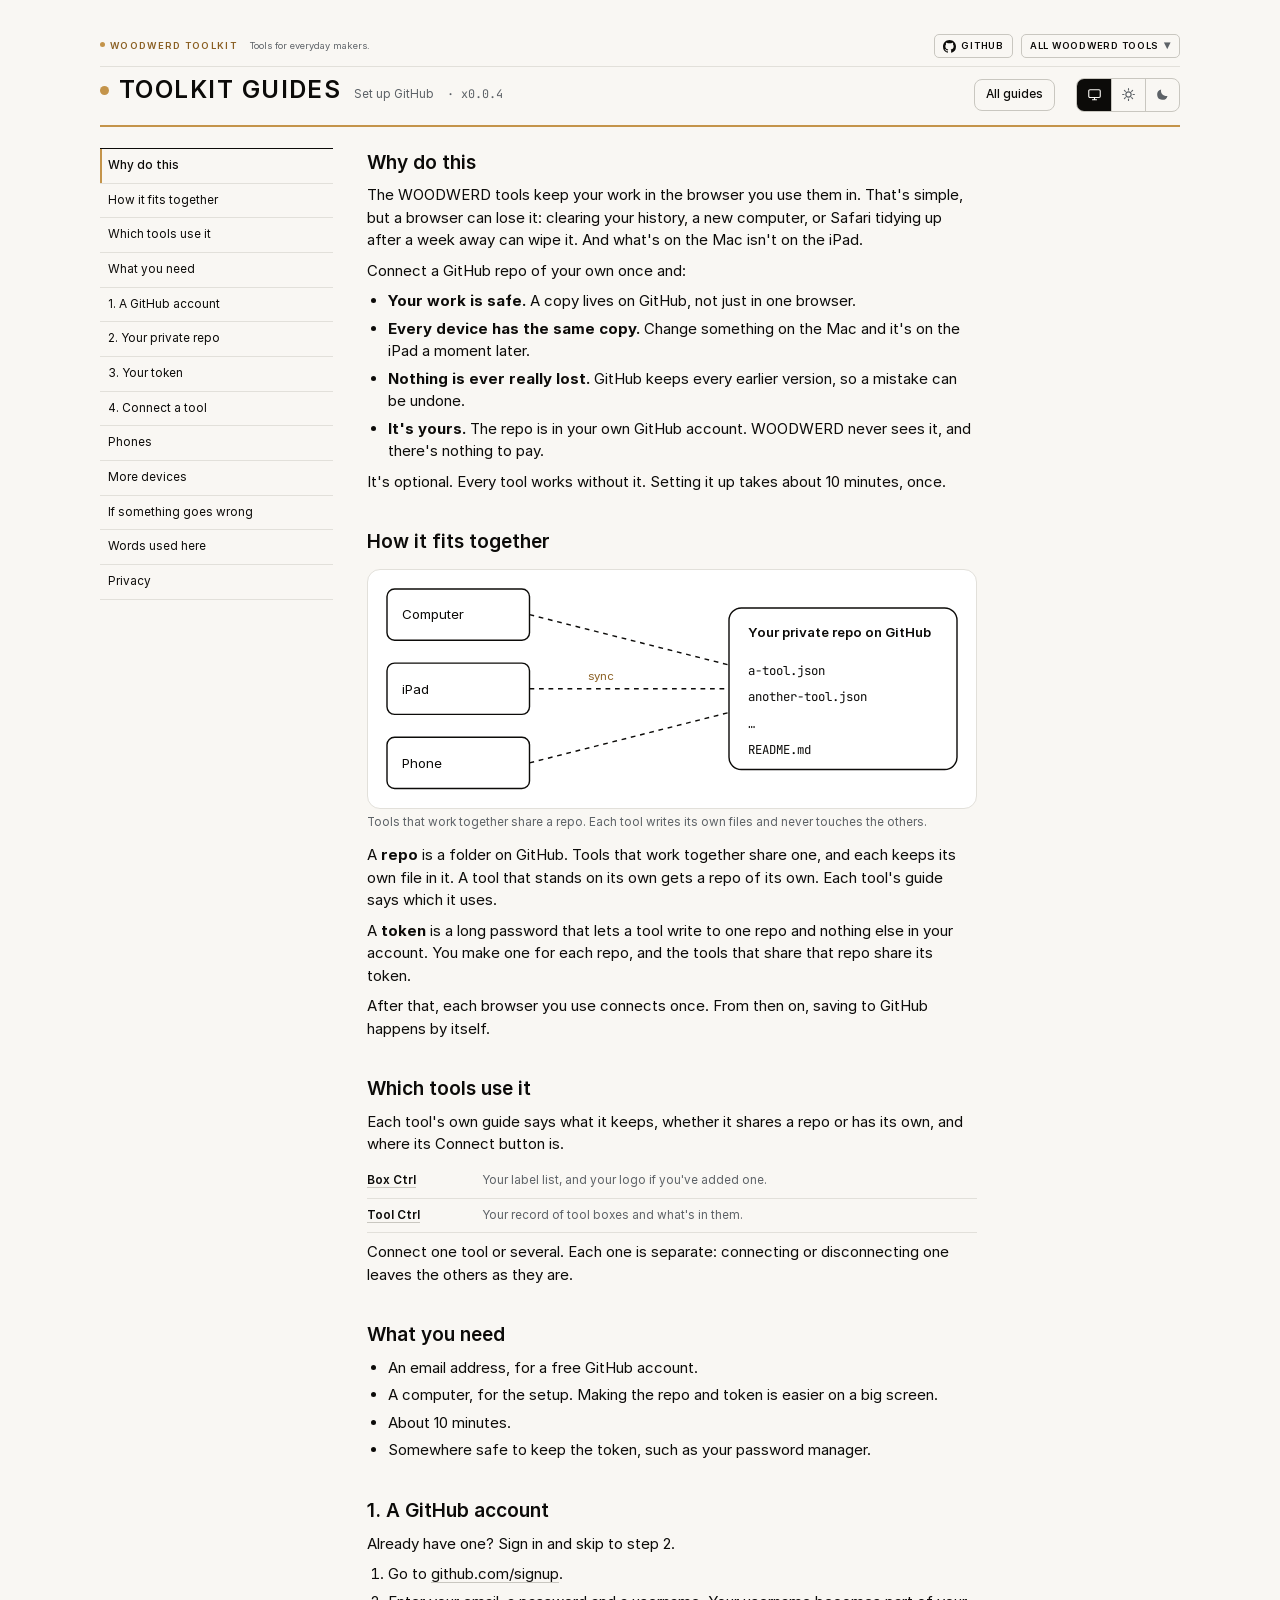
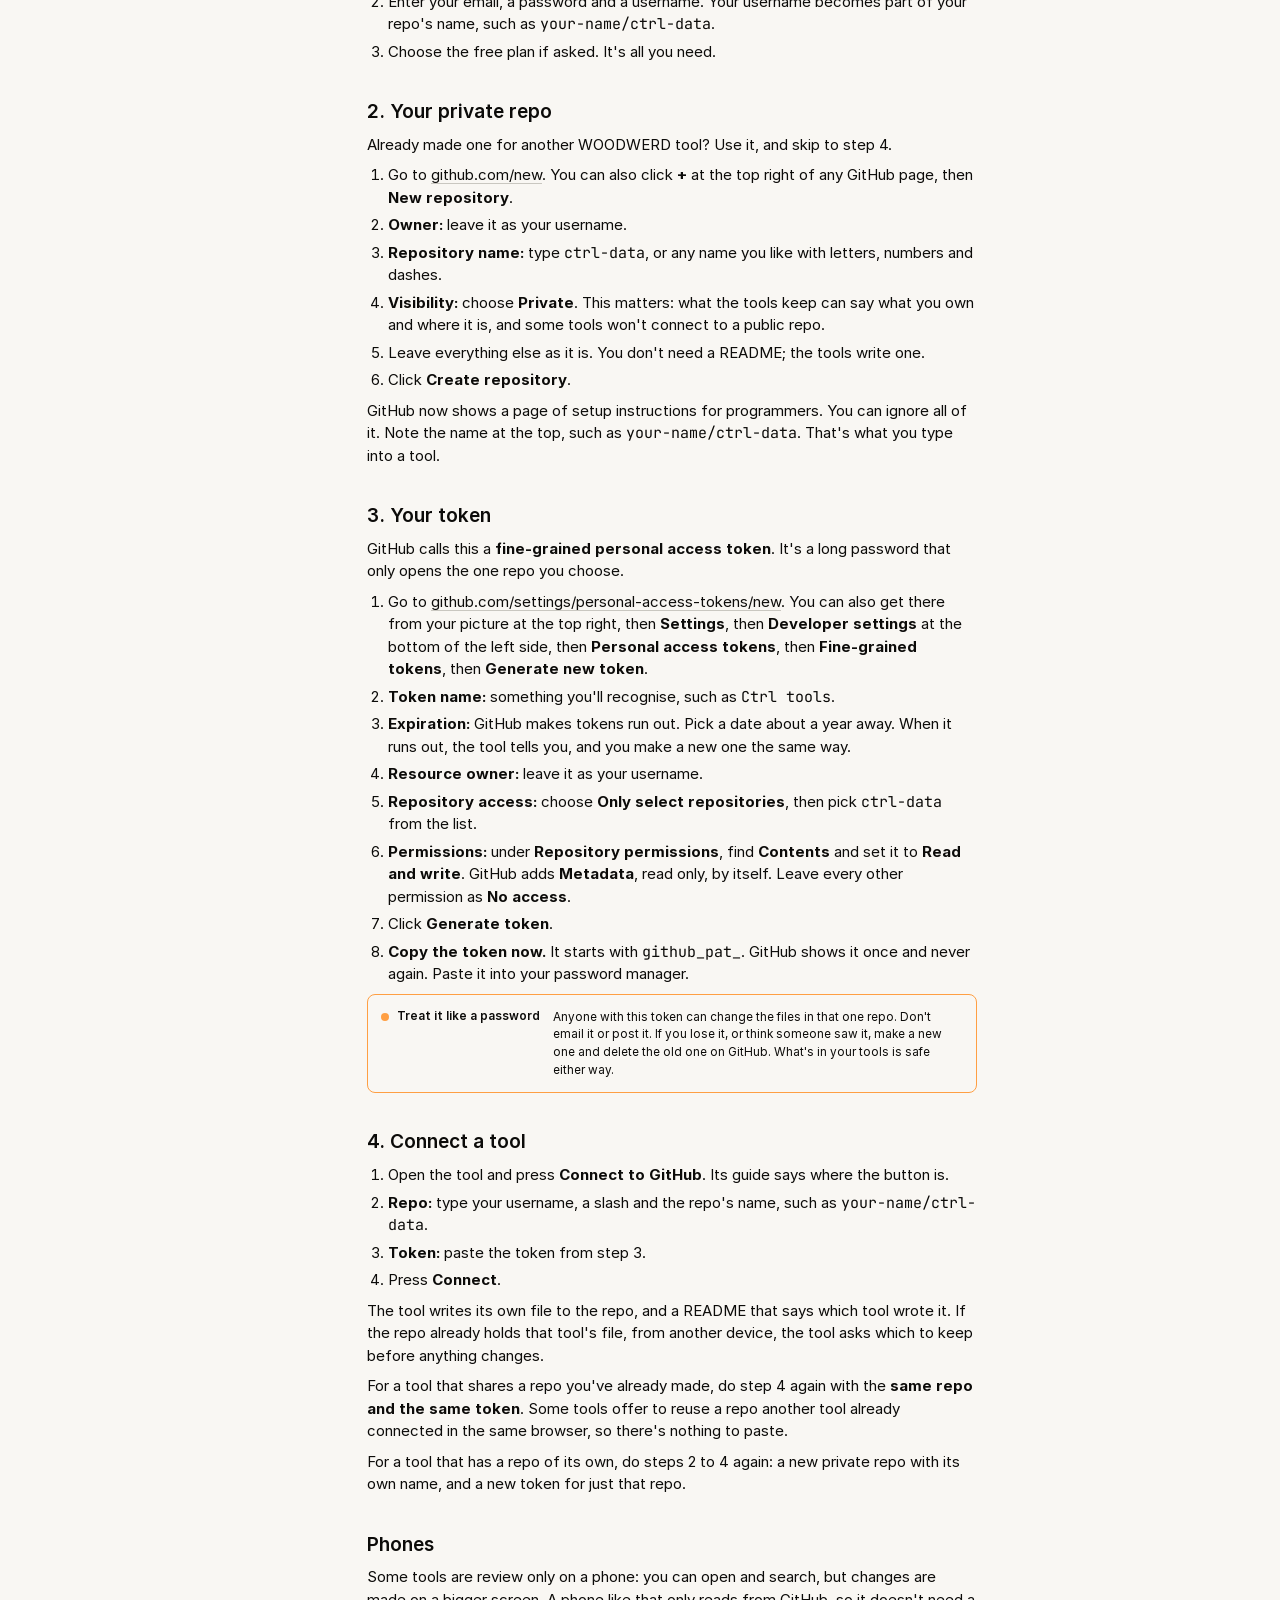
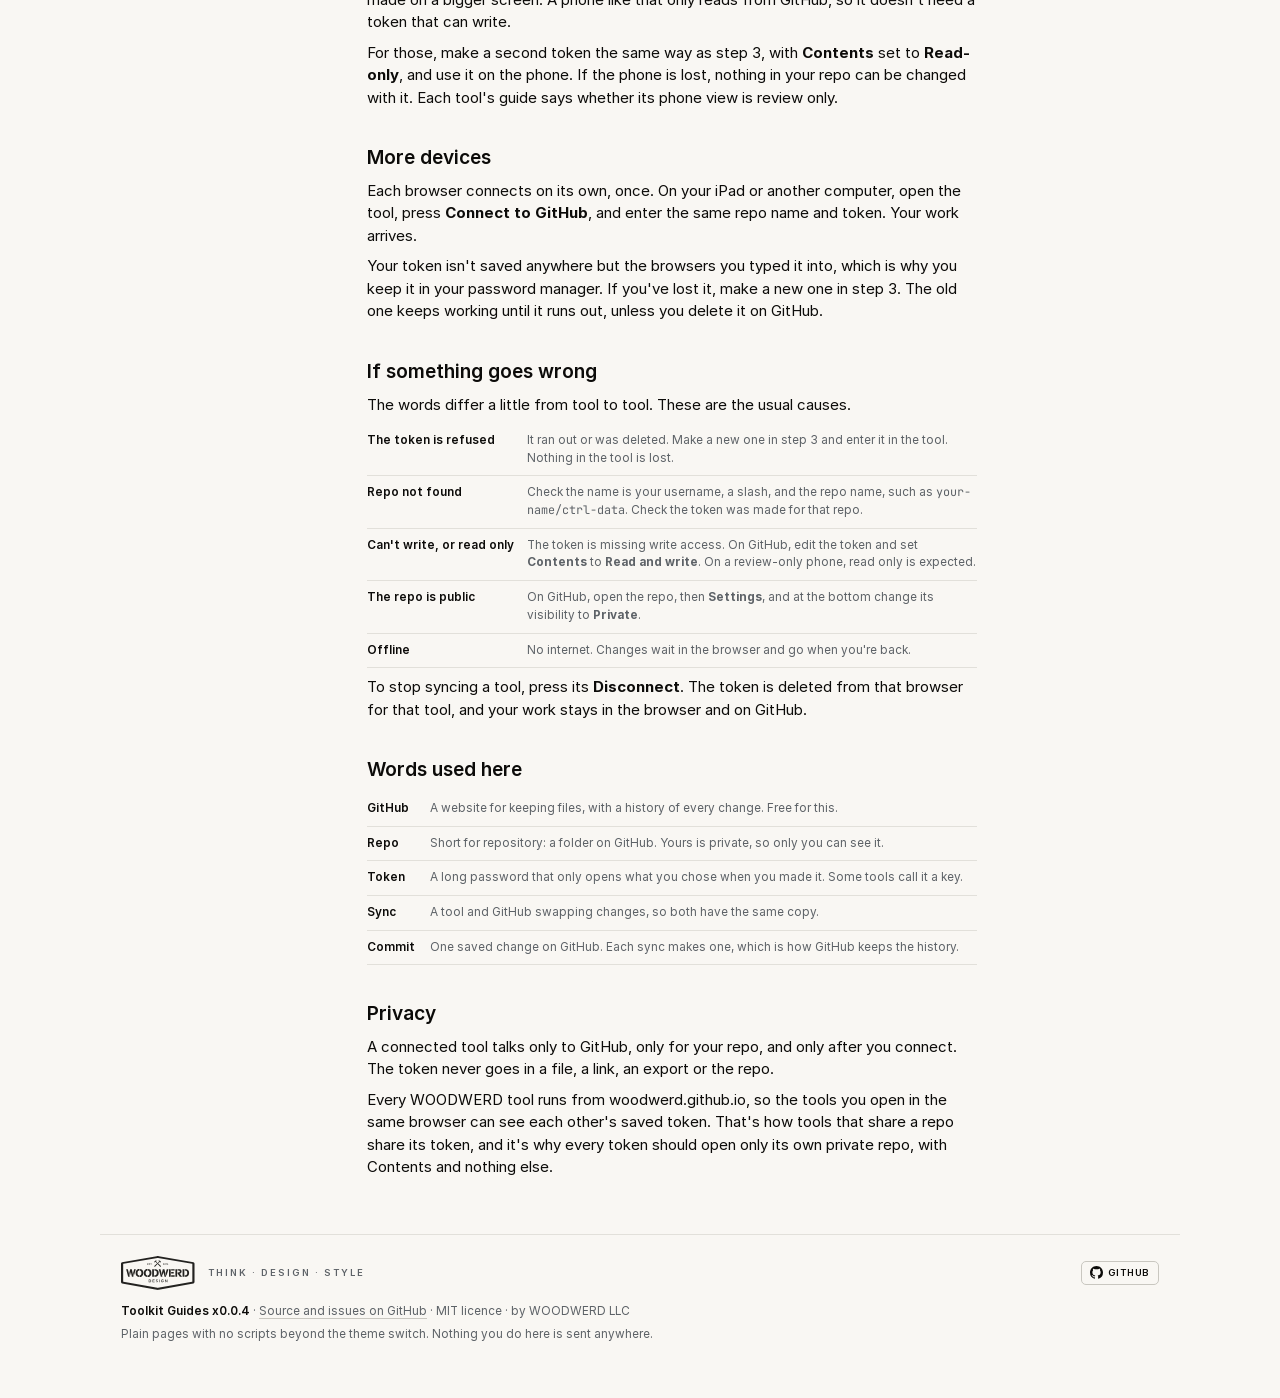
==== commit 841378ce: "x0.0.4: Set up GitHub allows a repo per tool Co-Authored-By: Claude Opus 5.5 <noreply@anthropic.com>" ====
--- a/github.html
+++ b/github.html
@@ -52,6 +52,7 @@
       <ul>
         <li><b><a href="https://woodwerd.github.io/tool-ctrl/">Tool Ctrl</a></b><p>Every tool box you own, and what's in it.</p></li>
         <li><b><a href="https://woodwerd.github.io/stack-ctrl/">Stack Ctrl</a></b><p>Your Systainers, stacked to scale.</p></li>
+        <li><b><a href="https://woodwerd.github.io/photo-ctrl/">Photo Ctrl</a></b><p>Photos of your tool boxes, read by your own Claude.</p></li>
       </ul>
       <h2>Shared <em>— parts the other tools use</em></h2>
       <ul>
@@ -65,7 +66,7 @@
   <div class="brand">
     <h1>Toolkit Guides</h1>
     <span class="by">Set up GitHub</span>
-    <span class="by mono">· x0.0.3</span>
+    <span class="by mono">· x0.0.4</span>
   </div>
   <div class="leds">
     <a href="./" class="guidelink">All guides</a>
@@ -106,7 +107,7 @@
 
     <section id="how"><h2>How it fits together</h2>
       <figure class="fig">
-        <svg viewBox="0 0 640 250" role="img" aria-label="Your computer, iPad and phone each sync with one private repo on GitHub, which holds one file for each tool you connect, and a README.">
+        <svg viewBox="0 0 640 250" role="img" aria-label="Your computer, iPad and phone each sync with a private repo on GitHub, which holds a file for each tool connected to it, and a README.">
           <g fill="none" stroke="currentColor" stroke-width="1.5">
             <rect x="20" y="20" width="150" height="54" rx="8"/><rect x="20" y="98" width="150" height="54" rx="8"/><rect x="20" y="176" width="150" height="54" rx="8"/>
             <rect x="380" y="40" width="240" height="170" rx="13"/>
@@ -121,15 +122,15 @@
           </g>
           <g fill="var(--accent-text)" font-family="Inter, Arial, sans-serif" font-size="12"><text x="232" y="116">sync</text></g>
         </svg>
-        <figcaption class="small">One repo holds everything. Each tool writes its own files and never touches the others.</figcaption>
+        <figcaption class="small">Tools that work together share a repo. Each tool writes its own files and never touches the others.</figcaption>
       </figure>
-      <p>A <b>repo</b> is a folder on GitHub. You make <b>one</b>, and every tool you connect keeps its own file in it. You don't need a repo for each tool.</p>
-      <p>A <b>token</b> is a long password that lets a tool write to that one folder and nothing else in your account. You make <b>one</b>, and every tool can use it.</p>
+      <p>A <b>repo</b> is a folder on GitHub. Tools that work together share one, and each keeps its own file in it. A tool that stands on its own gets a repo of its own. Each tool's guide says which it uses.</p>
+      <p>A <b>token</b> is a long password that lets a tool write to one repo and nothing else in your account. You make one for each repo, and the tools that share that repo share its token.</p>
       <p>After that, each browser you use connects once. From then on, saving to GitHub happens by itself.</p>
     </section>
 
     <section id="tools"><h2>Which tools use it</h2>
-      <p>Each tool's own guide says what it keeps in the repo and where its Connect button is.</p>
+      <p>Each tool's own guide says what it keeps, whether it shares a repo or has its own, and where its Connect button is.</p>
       <table class="tbl">
         <tr><th scope="row"><a href="https://woodwerd.github.io/box-ctrl/guide.html#github">Box Ctrl</a></th><td>Your label list, and your logo if you've added one.</td></tr>
         <tr><th scope="row"><a href="https://woodwerd.github.io/tool-ctrl/guide.html#github">Tool Ctrl</a></th><td>Your record of tool boxes and what's in them.</td></tr>
@@ -191,7 +192,8 @@
         <li>Press <b>Connect</b>.</li>
       </ol>
       <p>The tool writes its own file to the repo, and a README that says which tool wrote it. If the repo already holds that tool's file, from another device, the tool asks which to keep before anything changes.</p>
-      <p>For a second tool, do step 4 again with the <b>same repo and the same token</b>. Some tools offer to reuse a repo another tool already connected in the same browser, so there's nothing to paste.</p>
+      <p>For a tool that shares a repo you've already made, do step 4 again with the <b>same repo and the same token</b>. Some tools offer to reuse a repo another tool already connected in the same browser, so there's nothing to paste.</p>
+      <p>For a tool that has a repo of its own, do steps 2 to 4 again: a new private repo with its own name, and a new token for just that repo.</p>
     </section>
 
     <section id="phone"><h2>Phones</h2>
@@ -228,7 +230,7 @@
 
     <section id="privacy"><h2>Privacy</h2>
       <p>A connected tool talks only to GitHub, only for your repo, and only after you connect. The token never goes in a file, a link, an export or the repo.</p>
-      <p>Every WOODWERD tool runs from woodwerd.github.io, so the tools you open in the same browser can see each other's saved token. That's how one token serves them all, and it's why the token should open only that one private repo, with Contents and nothing else.</p>
+      <p>Every WOODWERD tool runs from woodwerd.github.io, so the tools you open in the same browser can see each other's saved token. That's how tools that share a repo share its token, and it's why every token should open only its own private repo, with Contents and nothing else.</p>
     </section>
   </div>
 </div>
@@ -238,7 +240,7 @@
     <a href="https://woodwerd.com" aria-label="WOODWERD Design"><svg class="wwmark" aria-hidden="true" viewBox="0 0 2349 1086" xmlns="http://www.w3.org/2000/svg" style="fill-rule:evenodd;clip-rule:evenodd;stroke-linejoin:round;stroke-miterlimit:2;"><g transform="matrix(1,0,0,1,-33.174494,-664.858781)"><g transform="matrix(4.166667,0,0,4.166667,-1351,-638)"><g transform="matrix(1.169252,0,0,1.169252,879.148868,378.020418)"><path d="M0,110.999C0,111.71 -0.768,112.684 -1.521,112.931L-224.492,152.966C-225.58,153.32 -227.895,153.32 -228.985,152.966L-451.954,112.931C-452.707,112.684 -453.476,111.71 -453.476,110.999L-453.476,-2.586C-453.476,-3.296 -452.707,-4.272 -451.954,-4.518L-228.986,-41.966C-228.442,-42.144 -227.601,-42.249 -226.738,-42.249C-225.874,-42.249 -225.034,-42.144 -224.491,-41.966L-1.521,-4.518C-0.768,-4.272 0,-3.296 0,-2.586L0,110.999ZM7.308,-15.68L-219.748,-54.935C-223.593,-56.191 -229.883,-56.191 -233.728,-54.935L-460.785,-15.68C-464.629,-14.426 -467.775,-10.432 -467.775,-6.804L-467.775,115.148C-467.775,118.775 -464.629,122.77 -460.785,124.023L-233.728,165.937C-229.883,167.19 -223.593,167.19 -219.748,165.937L7.308,124.023C11.152,122.77 14.297,118.775 14.297,115.148L14.297,-6.804C14.297,-10.432 11.152,-14.426 7.308,-15.68" style="fill-rule:nonzero;"/></g></g><g transform="matrix(4.166667,0,0,4.166667,-1351,-638)"><g transform="matrix(1.169252,0,0,1.169252,601.98989,387.017112)"><path d="M0,-27.108C1.397,-26.504 2.506,-24.811 3.767,-23.443C4.262,-22.908 4.744,-22.344 5.257,-21.783C6.297,-20.641 7.337,-19.6 8.441,-18.496C9.837,-17.098 11.177,-15.968 12.585,-14.694C12.708,-14.584 12.843,-14.467 12.995,-14.352C13.161,-14.227 13.307,-14.02 13.406,-13.974C13.537,-13.917 13.536,-14.016 13.682,-14.01C18.203,-10.244 22.764,-5.178 27.346,-0.997C28.112,-0.296 28.839,0.47 29.622,1.11C30.149,1.54 30.715,1.962 31.319,2.564C31.522,2.769 31.781,2.963 31.882,3.129C32.03,3.375 31.884,4.239 31.761,4.517C31.551,4.998 30.804,5.655 30.307,6.075C29.741,6.554 29.185,7.028 28.732,7.206C28.433,7.322 27.857,7.383 27.618,7.257C27.281,7.078 26.862,6.585 26.522,6.195C25.534,5.058 24.382,3.977 23.287,2.821C20.443,-0.182 17.358,-3.107 14.383,-6.082C13.626,-6.84 12.852,-7.581 12.159,-8.341C11.467,-9.095 10.886,-9.894 10.224,-10.585C10.171,-10.719 10.378,-10.661 10.376,-10.774C9.237,-11.761 8.325,-13.036 7.225,-14.197C5.075,-16.472 2.774,-18.921 0.378,-21.013C-0.476,-21.755 -1.42,-22.462 -2.175,-23.358C-2.407,-23.635 -2.595,-24.04 -2.824,-24.215C-2.972,-24.326 -3.414,-24.361 -3.63,-24.472C-3.837,-24.577 -4.09,-24.856 -4.349,-25.054C-4.543,-25.202 -4.783,-25.295 -4.966,-25.429C-5.195,-25.601 -5.341,-25.794 -5.581,-25.875C-5.822,-25.955 -6.157,-25.888 -6.456,-25.824C-6.946,-25.718 -7.434,-25.532 -7.893,-24.933C-8.129,-24.627 -8.129,-24.354 -8.27,-24.111C-8.416,-23.767 -8.274,-23.546 -8.457,-23.238C-8.6,-23.001 -8.929,-22.733 -9.229,-22.434C-9.54,-22.122 -9.849,-21.751 -10.066,-21.663C-10.696,-21.41 -11.881,-22.332 -12.585,-23.152C-12.894,-23.514 -13.341,-24.357 -13.219,-24.711C-13.119,-24.998 -12.783,-25.25 -12.516,-25.515C-12.249,-25.785 -11.973,-26.136 -11.711,-26.32C-11.261,-26.636 -10.697,-26.562 -10.326,-26.818C-9.721,-27.232 -9.336,-27.914 -9.211,-28.374C-9.114,-28.741 -9.208,-29.164 -9.056,-29.522C-8.922,-29.844 -8.561,-30.147 -8.306,-30.447C-6.947,-32.023 -5.242,-33.601 -3.834,-33.991C-2.027,-34.491 -0.181,-34.473 1.609,-34.265C2.187,-34.199 2.81,-34.056 3.425,-33.957C3.853,-33.887 4.326,-33.736 4.795,-33.614C4.953,-33.573 5.107,-33.57 5.24,-33.511C5.546,-33.379 5.839,-33.118 6.094,-32.929C6.128,-32.904 6.15,-32.91 6.18,-32.879C6.357,-32.694 5.962,-32.539 5.874,-32.502C5.458,-32.33 4.751,-32.419 4.349,-32.416C2.867,-32.401 1.739,-32.498 0.273,-32.244C-0.037,-32.19 -0.383,-32.063 -0.737,-31.885C-1.124,-31.691 -1.552,-31.468 -1.746,-31.183C-1.878,-30.99 -1.878,-30.568 -1.799,-30.378C-1.686,-30.121 -1.306,-29.767 -1.096,-29.504C-0.844,-29.193 -0.603,-28.856 -0.395,-28.598C-0.24,-28.407 -0.024,-28.295 0.052,-28.084C0.175,-27.74 -0.191,-27.507 0,-27.108" style="fill-rule:nonzero;"/></g></g><g transform="matrix(4.166667,0,0,4.166667,-1351,-638)"><g transform="matrix(1.169252,0,0,1.169252,623.860287,387.017112)"><path d="M0,-27.108C-1.398,-26.504 -2.505,-24.811 -3.768,-23.443C-4.263,-22.908 -4.743,-22.344 -5.256,-21.783C-6.298,-20.641 -7.337,-19.6 -8.442,-18.496C-9.839,-17.098 -11.177,-15.968 -12.585,-14.694C-12.708,-14.584 -12.842,-14.467 -12.998,-14.352C-13.161,-14.227 -13.309,-14.02 -13.407,-13.974C-13.536,-13.917 -13.535,-14.016 -13.682,-14.01C-18.201,-10.244 -22.764,-5.178 -27.346,-0.997C-28.112,-0.296 -28.84,0.47 -29.622,1.11C-30.15,1.54 -30.714,1.962 -31.317,2.564C-31.523,2.769 -31.784,2.963 -31.882,3.129C-32.03,3.375 -31.884,4.239 -31.762,4.517C-31.553,4.998 -30.805,5.655 -30.308,6.075C-29.739,6.554 -29.186,7.028 -28.733,7.206C-28.434,7.322 -27.858,7.383 -27.619,7.257C-27.282,7.078 -26.863,6.585 -26.523,6.195C-25.535,5.058 -24.381,3.977 -23.286,2.821C-20.446,-0.182 -17.36,-3.107 -14.382,-6.082C-13.624,-6.84 -12.854,-7.581 -12.158,-8.341C-11.465,-9.095 -10.885,-9.894 -10.224,-10.585C-10.171,-10.719 -10.378,-10.661 -10.377,-10.774C-9.239,-11.761 -8.324,-13.036 -7.226,-14.197C-5.075,-16.472 -2.775,-18.921 -0.378,-21.013C0.475,-21.755 1.42,-22.462 2.175,-23.358C2.408,-23.635 2.596,-24.04 2.825,-24.215C2.973,-24.326 3.414,-24.361 3.629,-24.472C3.839,-24.577 4.088,-24.856 4.349,-25.054C4.544,-25.202 4.782,-25.295 4.967,-25.429C5.194,-25.601 5.34,-25.794 5.58,-25.875C5.82,-25.955 6.155,-25.888 6.453,-25.824C6.945,-25.718 7.434,-25.532 7.893,-24.933C8.127,-24.627 8.13,-24.354 8.269,-24.111C8.415,-23.767 8.274,-23.546 8.459,-23.238C8.602,-23.001 8.929,-22.733 9.227,-22.434C9.541,-22.122 9.85,-21.751 10.066,-21.663C10.695,-21.41 11.882,-22.332 12.585,-23.152C12.896,-23.514 13.341,-24.357 13.218,-24.711C13.12,-24.998 12.784,-25.25 12.516,-25.515C12.246,-25.785 11.974,-26.136 11.712,-26.32C11.261,-26.636 10.695,-26.562 10.324,-26.818C9.72,-27.232 9.335,-27.914 9.212,-28.374C9.115,-28.741 9.207,-29.164 9.056,-29.522C8.923,-29.844 8.561,-30.147 8.305,-30.447C6.947,-32.023 5.241,-33.601 3.835,-33.991C2.024,-34.491 0.182,-34.473 -1.61,-34.265C-2.188,-34.199 -2.812,-34.056 -3.425,-33.957C-3.853,-33.887 -4.327,-33.736 -4.795,-33.614C-4.953,-33.573 -5.108,-33.57 -5.24,-33.511C-5.547,-33.379 -5.839,-33.118 -6.098,-32.929C-6.129,-32.904 -6.151,-32.91 -6.182,-32.879C-6.358,-32.694 -5.963,-32.539 -5.874,-32.502C-5.458,-32.33 -4.751,-32.419 -4.35,-32.416C-2.867,-32.401 -1.738,-32.498 -0.273,-32.244C0.037,-32.19 0.381,-32.063 0.734,-31.885C1.121,-31.691 1.553,-31.468 1.745,-31.183C1.877,-30.99 1.88,-30.568 1.799,-30.378C1.685,-30.121 1.306,-29.767 1.095,-29.504C0.844,-29.193 0.603,-28.856 0.394,-28.598C0.239,-28.407 0.025,-28.295 -0.053,-28.084C-0.176,-27.74 0.19,-27.507 0,-27.108" style="fill-rule:nonzero;"/></g></g><g transform="matrix(4.166667,0,0,4.166667,-1351,-638)"><g transform="matrix(1.169252,0,0,1.169252,399.149757,413.416724)"><path d="M0,49.951L-12.207,-0.001L-23.665,-0.001L-10.259,49.951L0,49.951ZM24.564,49.951L13.63,-0.001L2.846,-0.001L-3.07,25.238L1.423,44.034L7.414,18.872L14.304,49.951L24.564,49.951ZM22.093,25.238L26.287,44.558L39.992,-0.001L28.833,-0.001L22.093,25.238ZM62.458,41.114C54.819,40.439 51.15,35.272 51.15,25.238C51.15,14.753 54.819,9.36 62.458,8.761L62.458,-1.199C57.74,-1.274 53.921,-0.375 50.326,1.647C43.062,5.615 38.643,14.453 38.643,25.012C38.643,34.299 42.164,42.462 48.229,47.03C52.198,50.026 56.092,51.149 62.458,51.225L62.458,41.114ZM65.379,51.225C71.146,51.149 74.964,50.1 78.635,47.629C85.225,43.21 89.119,34.748 89.119,24.938C89.119,14.977 85.225,6.513 78.635,2.321C74.964,-0.001 70.622,-1.199 65.379,-1.199L65.379,8.761C72.868,9.285 76.612,14.603 76.612,24.862C76.612,35.047 72.644,40.814 65.379,41.114L65.379,51.225ZM115.855,41.114C108.216,40.439 104.546,35.272 104.546,25.238C104.546,14.753 108.216,9.36 115.855,8.761L115.855,-1.199C111.137,-1.274 107.317,-0.375 103.723,1.647C96.458,5.615 92.04,14.453 92.04,25.012C92.04,34.299 95.559,42.462 101.626,47.03C105.595,50.026 109.489,51.149 115.855,51.225L115.855,41.114ZM118.776,51.225C124.542,51.149 128.362,50.1 132.031,47.629C138.622,43.21 142.516,34.748 142.516,24.938C142.516,14.977 138.622,6.513 132.031,2.321C128.362,-0.001 124.019,-1.199 118.776,-1.199L118.776,8.761C126.265,9.285 130.009,14.603 130.009,24.862C130.009,35.047 126.04,40.814 118.776,41.114L118.776,51.225ZM158.617,-0.001L147.233,-0.001L147.233,49.951L158.617,49.951L158.617,-0.001ZM161.538,49.951L163.784,49.951C171.499,49.951 175.467,49.126 179.436,46.656C186.027,42.612 190.071,34.299 190.071,24.788C190.071,18.946 188.498,13.255 185.578,8.986C182.356,4.193 178.088,1.497 171.948,0.448C169.326,-0.001 169.101,-0.001 163.335,-0.001L161.538,-0.001L161.538,9.36L163.559,9.36C173.52,9.36 177.639,13.854 177.639,24.862C177.639,30.179 176.366,34.748 174.044,37.369C171.948,39.766 169.176,40.664 163.634,40.664L161.538,40.664L161.538,49.951ZM213.961,49.951L201.755,-0.001L190.295,-0.001L203.702,49.951L213.961,49.951ZM238.526,49.951L227.592,-0.001L216.808,-0.001L210.891,25.238L215.384,44.034L221.375,18.872L228.266,49.951L238.526,49.951ZM236.054,25.238L240.249,44.558L253.954,-0.001L242.794,-0.001L236.054,25.238ZM268.705,-0.001L257.322,-0.001L257.322,49.951L268.705,49.951L268.705,-0.001ZM294.393,40.589L271.626,40.589L271.626,49.951L294.393,49.951L294.393,40.589ZM288.402,19.32L271.627,19.32L271.627,28.308L288.402,28.308L288.402,19.32ZM294.169,-0.001L271.626,-0.001L271.626,9.36L294.169,9.36L294.169,-0.001ZM310.944,-0.001L299.561,-0.001L299.561,49.951L310.944,49.951L310.944,-0.001ZM343.221,49.951L326.522,29.057C335.059,28.083 340.001,22.841 340.001,14.828C340.001,8.686 337.231,3.818 332.363,1.572C329.592,0.298 326.746,-0.001 318.36,-0.001L313.865,-0.001L313.865,9.435L319.033,9.435C322.402,9.435 323.975,9.66 325.473,10.259C327.569,11.158 328.768,13.105 328.768,15.576C328.768,18.123 327.421,20.145 325.023,21.193C323.526,21.793 321.878,22.017 318.134,22.017L313.865,22.017L313.865,29.057L328.468,49.951L343.221,49.951ZM357.901,-0.001L346.517,-0.001L346.517,49.951L357.901,49.951L357.901,-0.001ZM360.821,49.951L363.069,49.951C370.782,49.951 374.749,49.126 378.72,46.656C385.31,42.612 389.356,34.299 389.356,24.788C389.356,18.946 387.783,13.255 384.861,8.986C381.641,4.193 377.371,1.497 371.232,0.448C368.611,-0.001 368.386,-0.001 362.619,-0.001L360.821,-0.001L360.821,9.36L362.844,9.36C372.803,9.36 376.922,13.854 376.922,24.862C376.922,30.179 375.649,34.748 373.328,37.369C371.232,39.766 368.46,40.664 362.918,40.664L360.821,40.664L360.821,49.951Z" style="fill-rule:nonzero;"/></g></g><g transform="matrix(4.166667,0,0,4.166667,-1351,-638)"><g transform="matrix(1.169252,0,0,1.169252,-101.248598,-157.0458)"><path d="M544.758,449.661L542.543,449.661L542.543,459.382L544.758,459.382L544.758,449.661ZM549.756,457.56L545.326,457.56L545.326,459.382L549.756,459.382L549.756,457.56ZM548.591,453.421L545.326,453.421L545.326,455.17L548.591,455.17L548.591,453.421ZM549.712,449.661L545.326,449.661L545.326,451.483L549.712,451.483L549.712,449.661ZM556.431,459.629L556.431,457.763C555.236,457.719 554.769,457.283 554.682,456.16L552.438,456.248C552.453,457.006 552.627,457.603 552.963,458.142C553.545,459.046 554.828,459.629 556.271,459.629L556.431,459.629ZM556.985,459.629C559.288,459.629 560.745,458.39 560.745,456.452C560.745,455.578 560.454,454.893 559.856,454.397C559.346,453.96 558.544,453.669 556.97,453.304C555.717,453.012 555.63,452.984 555.353,452.78C555.178,452.648 555.061,452.401 555.061,452.138C555.061,451.584 555.557,451.249 556.431,451.206L556.431,449.413C554.216,449.399 552.817,450.55 552.817,452.372C552.817,453.392 553.24,454.149 554.07,454.631C554.624,454.966 554.974,455.082 556.358,455.388C557.393,455.621 557.743,455.738 558.034,455.913C558.311,456.073 558.5,456.408 558.5,456.743C558.5,457.414 557.99,457.749 556.985,457.763L556.985,459.629ZM560.643,452.547C560.454,450.506 559.258,449.486 556.985,449.413L556.985,451.206C557.917,451.249 558.369,451.716 558.428,452.692L560.643,452.547ZM568.731,459.381L568.731,451.555L571.66,451.555L571.66,449.661L563.645,449.661L563.645,451.555L566.516,451.555L566.516,459.381L568.731,459.381ZM572.521,459.381L574.604,459.381L574.604,457.312L572.521,457.312L572.521,459.381ZM646.009,459.381L652.552,459.381L652.552,457.617L646.009,457.617L646.009,459.381ZM649.622,451.555C650.249,451.555 650.585,451.92 650.585,452.59C650.585,453.202 650.337,453.77 649.783,454.441C649.316,455.009 649.229,455.096 648.062,456.059C646.927,456.991 646.927,456.991 646.796,457.108L649.434,457.108C651.619,455.403 652.566,454.004 652.566,452.473C652.566,450.841 651.386,449.719 649.622,449.69L649.622,451.555ZM649.098,449.69C647.218,449.792 646.096,450.972 646.096,452.838C646.096,452.984 646.096,453.071 646.11,453.275L648.077,453.377L648.077,453.246C648.049,452.066 648.311,451.628 649.098,451.541L649.098,449.69ZM658.498,457.778C657.405,457.735 657.026,456.947 657.026,454.733C657.026,452.415 657.42,451.511 658.498,451.409L658.498,449.69C657.682,449.719 657.216,449.836 656.734,450.185C655.568,451.002 655.016,452.488 655.016,454.776C655.016,456.729 655.466,458.07 656.399,458.843C656.953,459.308 657.521,459.484 658.498,459.484L658.498,457.778ZM659.022,459.484C659.839,459.484 660.378,459.352 660.873,459.031C661.951,458.318 662.491,456.86 662.491,454.718C662.491,453.464 662.301,452.357 661.98,451.672C661.587,450.826 660.961,450.185 660.246,449.894C659.882,449.748 659.576,449.69 659.022,449.69L659.022,451.409C660.058,451.483 660.495,452.415 660.495,454.587C660.495,456.933 660.144,457.706 659.022,457.778L659.022,459.484ZM665.23,449.88L665.23,451.847L666.834,451.847L666.834,449.85L665.23,449.88ZM667.358,449.85L667.358,459.381L669.429,459.381L669.429,449.806L667.358,449.85ZM677.065,459.381L679.002,459.381L679.002,457.486L680.301,457.486L680.301,455.797L679.002,455.797L679.002,450.885L677.065,453.523L677.065,459.381ZM676.54,455.797L674.747,455.797L679.148,449.806L677.094,449.806L672.852,455.635L672.852,457.486L676.54,457.486L676.54,455.797Z" style="fill-rule:nonzero;"/></g></g><g transform="matrix(4.166667,0,0,4.166667,-1351,-638)"><g transform="matrix(1.650947,0,0,1.650947,548.463002,510.573781)"><path d="M0,-8.593L0,0L2.491,0C5.145,0 6.877,-1.787 6.877,-4.26L6.877,-4.297C6.877,-6.77 5.145,-8.593 2.491,-8.593L0,-8.593ZM-2.22,-10.614L2.491,-10.614C6.462,-10.614 9.206,-7.889 9.206,-4.333L9.206,-4.297C9.206,-0.74 6.462,2.021 2.491,2.021L-2.22,2.021L-2.22,-10.614Z" style="fill-rule:nonzero;"/></g></g><g transform="matrix(4.166667,0,0,4.166667,-1351,-638)"><g transform="matrix(1.650947,0,0,1.650947,574.060772,513.91117)"><path d="M0,-12.636L9.369,-12.636L9.369,-10.651L2.22,-10.651L2.22,-7.365L8.556,-7.365L8.556,-5.38L2.22,-5.38L2.22,-1.986L9.459,-1.986L9.459,0L0,0L0,-12.636Z" style="fill-rule:nonzero;"/></g></g><g transform="matrix(4.166667,0,0,4.166667,-1351,-638)"><g transform="matrix(1.650947,0,0,1.650947,598.586251,496.089857)"><path d="M0,8.953L1.335,7.365C2.545,8.411 3.772,9.007 5.325,9.007C6.697,9.007 7.563,8.357 7.563,7.419L7.563,7.383C7.563,6.48 7.058,5.993 4.711,5.451C2.021,4.801 0.505,4.007 0.505,1.679L0.505,1.642C0.505,-0.524 2.311,-2.022 4.819,-2.022C6.661,-2.022 8.123,-1.463 9.404,-0.434L8.213,1.245C7.076,0.397 5.938,-0.054 4.783,-0.054C3.484,-0.054 2.726,0.614 2.726,1.444L2.726,1.48C2.726,2.454 3.303,2.888 5.74,3.466C8.412,4.116 9.784,5.072 9.784,7.166L9.784,7.202C9.784,9.567 7.924,10.975 5.271,10.975C3.339,10.975 1.516,10.307 0,8.953" style="fill-rule:nonzero;"/></g></g><g transform="matrix(4.166667,0,0,4.166667,-1351,-638)"><g transform="matrix(1.650947,0,0,1.650947,-300.641369,-64.635828)"><rect x="560.81" y="337.797" width="2.22" height="12.636"/></g></g><g transform="matrix(4.166667,0,0,4.166667,-1351,-638)"><g transform="matrix(1.650947,0,0,1.650947,639.499691,503.421053)"><path d="M0,0.072L0,0.036C0,-3.502 2.708,-6.499 6.517,-6.499C8.719,-6.499 10.073,-5.885 11.372,-4.784L9.964,-3.105C8.99,-3.935 8.033,-4.459 6.426,-4.459C4.098,-4.459 2.329,-2.419 2.329,-0L2.329,0.036C2.329,2.635 4.043,4.549 6.625,4.549C7.816,4.549 8.899,4.17 9.675,3.592L9.675,1.227L6.444,1.227L6.444,-0.704L11.824,-0.704L11.824,4.603C10.578,5.668 8.791,6.571 6.553,6.571C2.6,6.571 0,3.754 0,0.072" style="fill-rule:nonzero;"/></g></g><g transform="matrix(4.166667,0,0,4.166667,-1351,-638)"><g transform="matrix(1.650947,0,0,1.650947,669.746363,513.91117)"><path d="M0,-12.636L2.058,-12.636L8.827,-3.899L8.827,-12.636L11.011,-12.636L11.011,0L9.152,0L2.184,-8.99L2.184,0L0,0L0,-12.636Z" style="fill-rule:nonzero;"/></g></g></g></svg></a>
     <span class="tagline">Think · Design · Style</span><a class="ghlink" href="https://github.com/WOODWERD" aria-label="WOODWERD on GitHub" title="WOODWERD on GitHub"><svg viewBox="0 0 16 16" width="13" height="13" fill="currentColor" aria-hidden="true"><path d="M8 0c4.42 0 8 3.58 8 8a8.013 8.013 0 0 1-5.45 7.59c-.4.08-.55-.17-.55-.38 0-.27.01-1.13.01-2.2 0-.75-.25-1.23-.54-1.48 1.78-.2 3.65-.88 3.65-3.95 0-.88-.31-1.59-.82-2.15.08-.2.36-1.02-.08-2.12 0 0-.67-.22-2.2.82-.64-.18-1.32-.27-2-.27-.68 0-1.36.09-2 .27-1.53-1.03-2.2-.82-2.2-.82-.44 1.1-.16 1.92-.08 2.12-.51.56-.82 1.28-.82 2.15 0 3.06 1.86 3.75 3.64 3.95-.23.2-.44.55-.51 1.07-.46.21-1.61.55-2.33-.66-.15-.24-.6-.83-1.23-.82-.67.01-.27.38.01.53.34.19.73.9.82 1.13.16.45.68 1.31 2.69.94 0 .67.01 1.3.01 1.49 0 .21-.15.45-.55.38A7.995 7.995 0 0 1 0 8c0-4.42 3.58-8 8-8Z"/></svg><span>GitHub</span></a>
   </div>
-  <p><b>Toolkit Guides x0.0.3</b> · <a href="https://github.com/WOODWERD/WOODWERD.github.io">Source and issues on GitHub</a> · MIT licence · by WOODWERD LLC</p>
+  <p><b>Toolkit Guides x0.0.4</b> · <a href="https://github.com/WOODWERD/WOODWERD.github.io">Source and issues on GitHub</a> · MIT licence · by WOODWERD LLC</p>
   <p>Plain pages with no scripts beyond the theme switch. Nothing you do here is sent anywhere.</p>
 </footer>
 </div>
